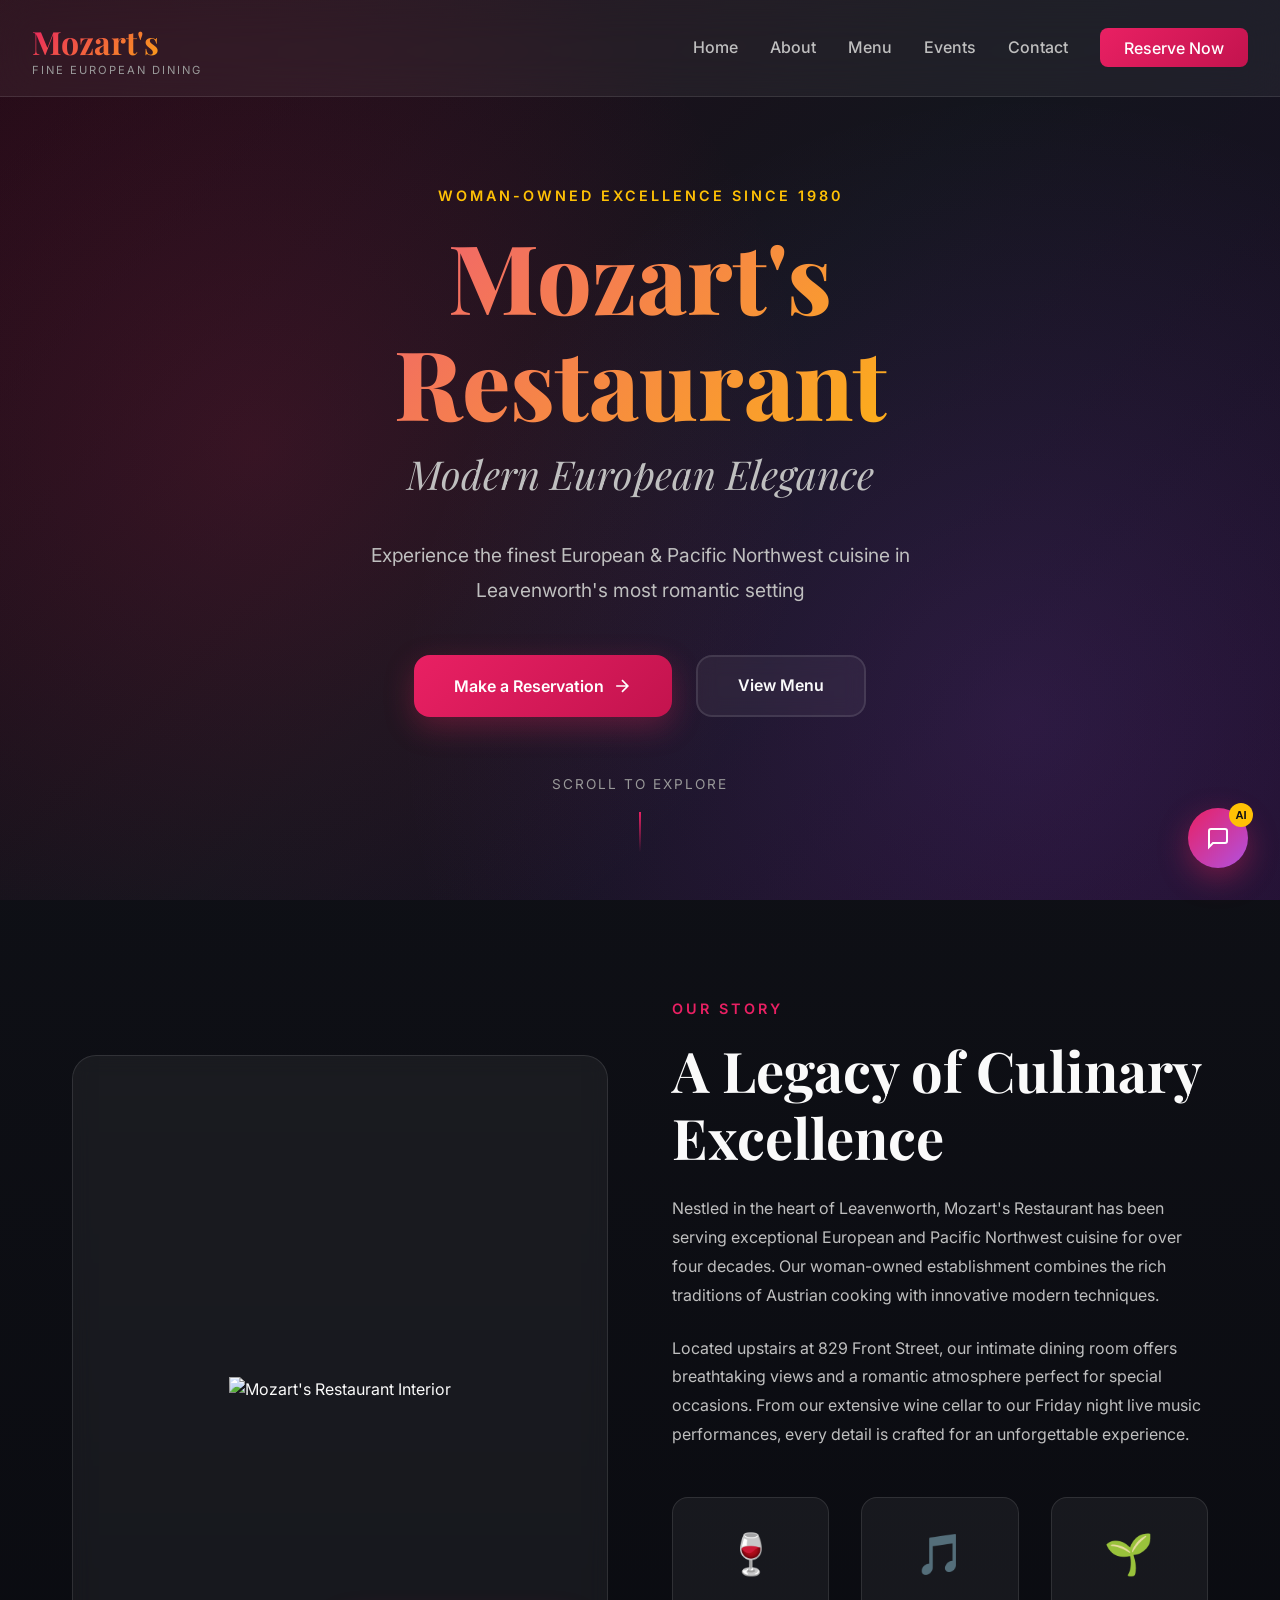
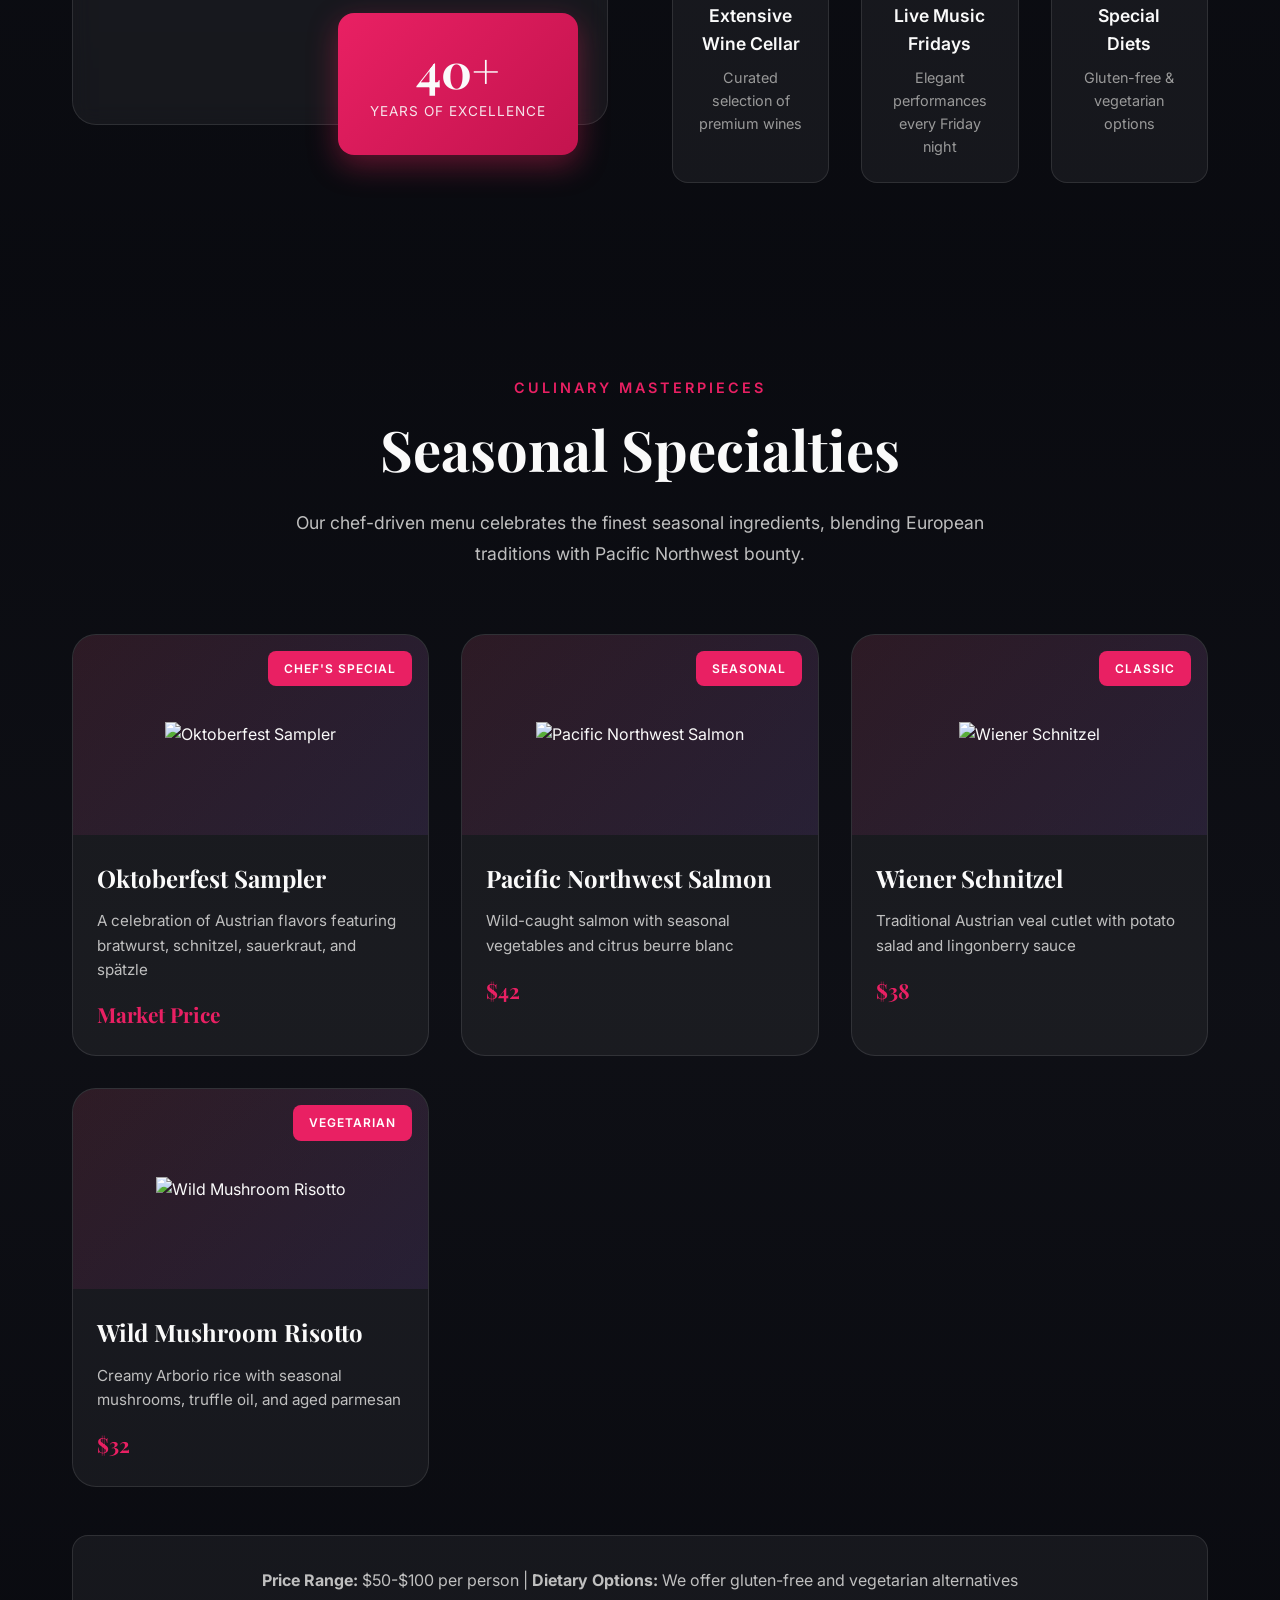
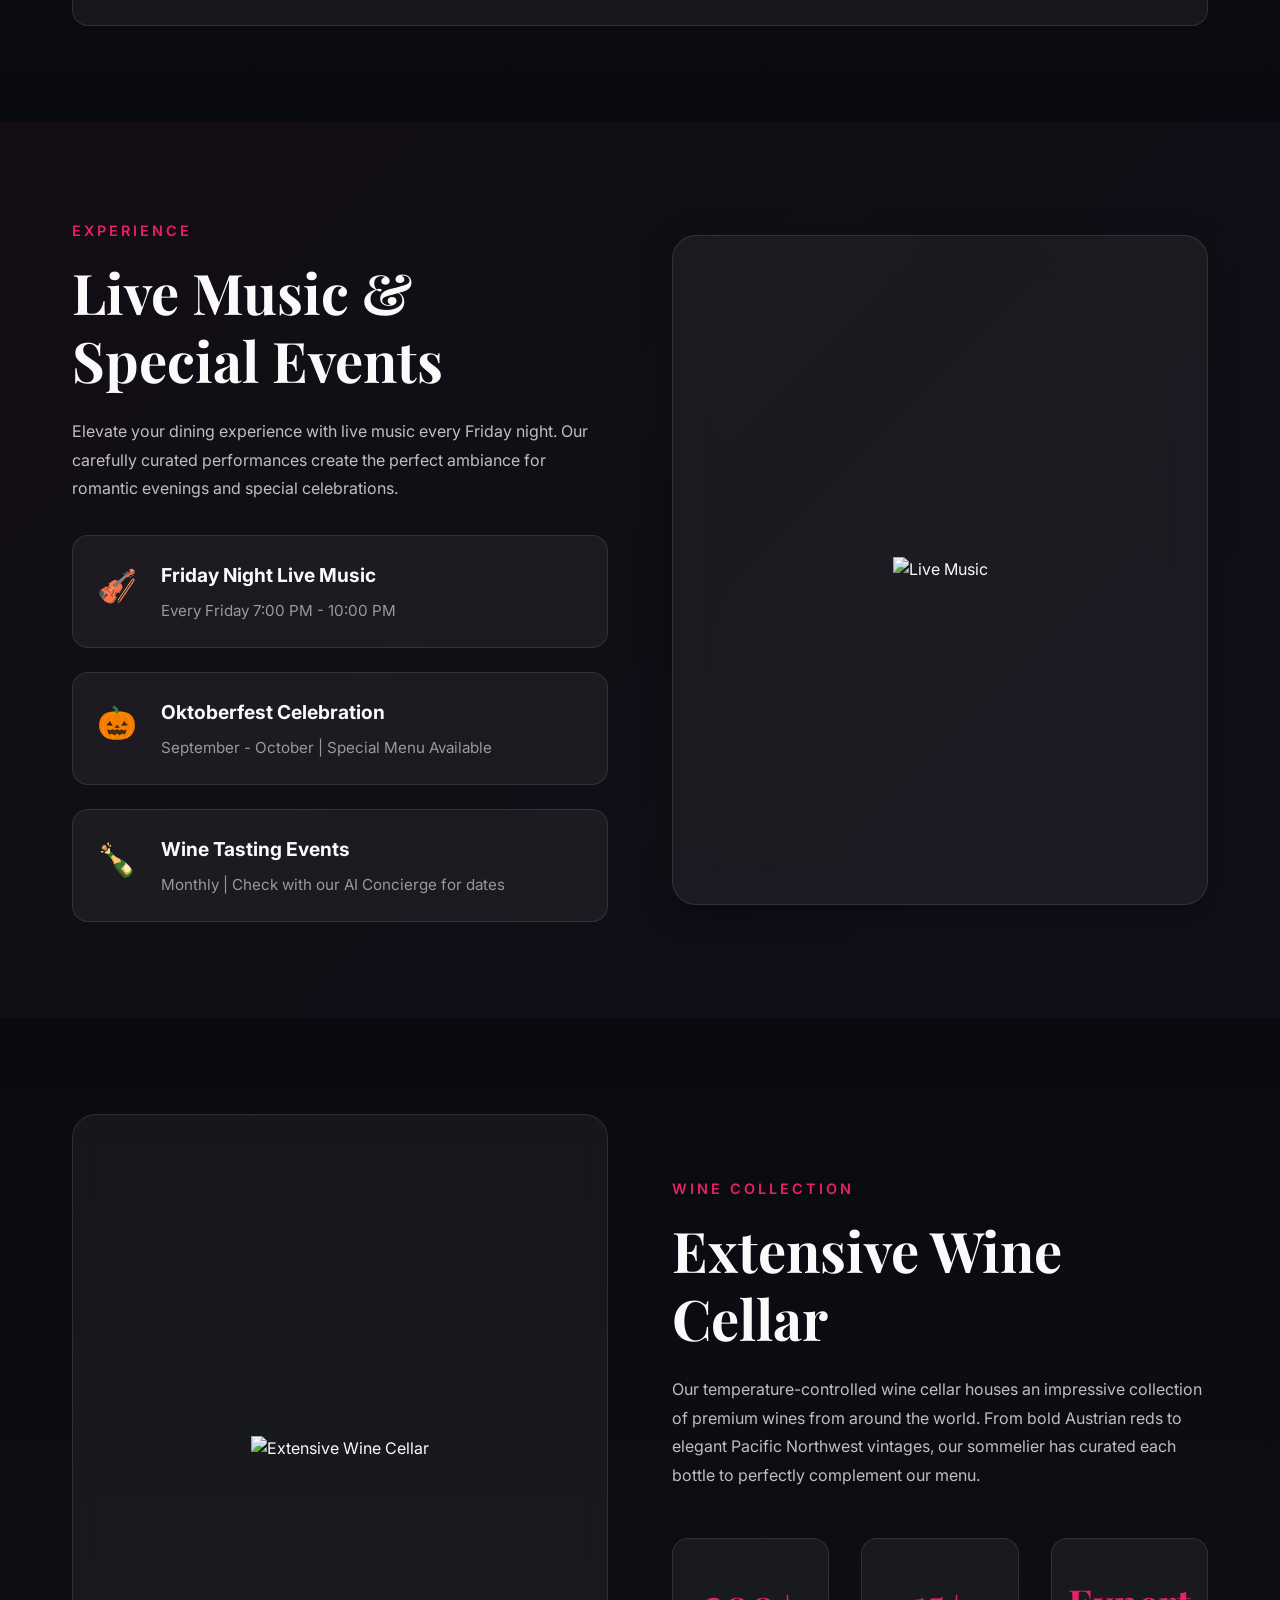
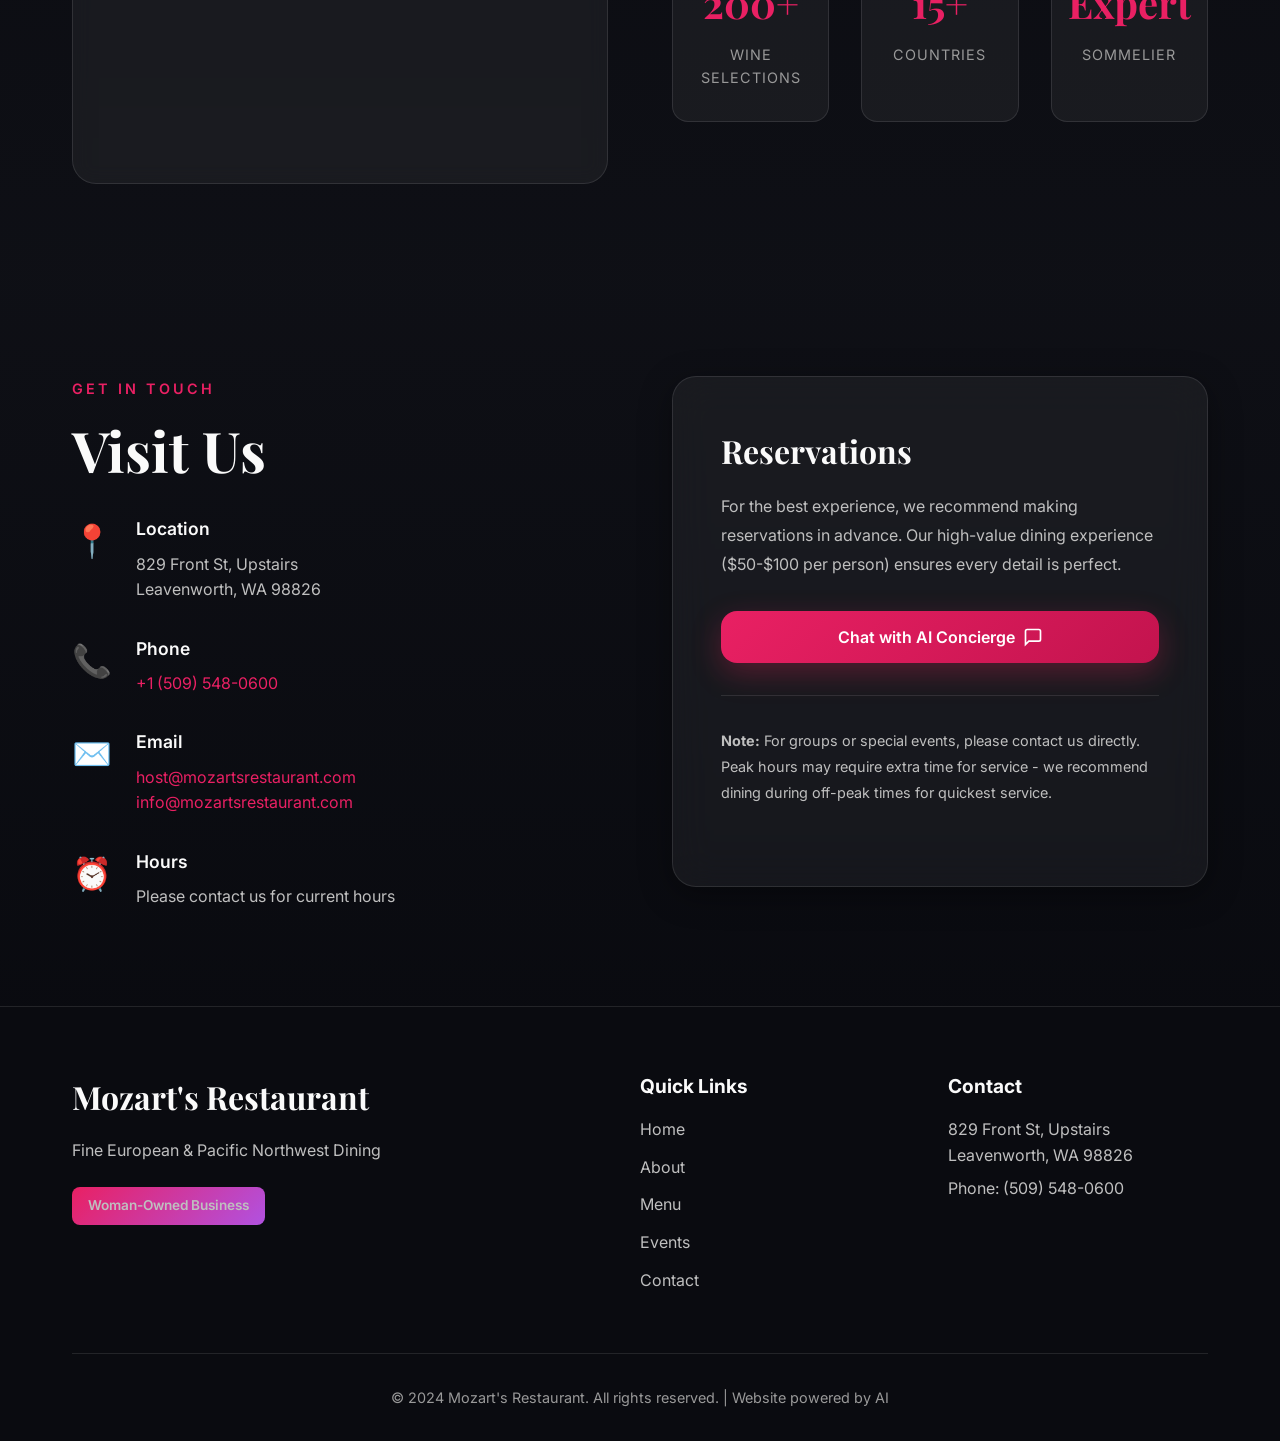
==== index.html @ fc2c6153 "changes done" ====
<!DOCTYPE html>
<html lang="en">

<head>
    <meta charset="UTF-8">
    <meta name="viewport" content="width=device-width, initial-scale=1.0">
    <title>Mozart's Restaurant - Fine European Dining in Leavenworth, WA</title>
    <meta name="description"
        content="Experience romantic, woman-owned fine dining featuring Modern European/Austrian and Pacific Northwest cuisine. Live music, extensive wine cellar, and seasonal specialties in the heart of Leavenworth.">
    <link rel="preconnect" href="https://fonts.googleapis.com">
    <link rel="preconnect" href="https://fonts.gstatic.com" crossorigin>
    <link
        href="https://fonts.googleapis.com/css2?family=Playfair+Display:wght@400;600;700;800&family=Inter:wght@300;400;500;600&display=swap"
        rel="stylesheet">
    <link rel="stylesheet" href="styles.css">
</head>

<body>
    <!-- Navigation -->
    <nav class="navbar" id="navbar">
        <div class="nav-container">
            <div class="nav-brand">
                <h1>Mozart's</h1>
                <span class="nav-subtitle">Fine European Dining</span>
            </div>
            <ul class="nav-menu">
                <li><a href="#home" class="nav-link">Home</a></li>
                <li><a href="#about" class="nav-link">About</a></li>
                <li><a href="#menu" class="nav-link">Menu</a></li>
                <li><a href="#events" class="nav-link">Events</a></li>
                <li><a href="#contact" class="nav-link">Contact</a></li>
                <li><a href="#" class="nav-link btn-reserve" onclick="toggleChatbot()">Reserve Now</a></li>
            </ul>
            <div class="nav-toggle" id="navToggle">
                <span></span>
                <span></span>
                <span></span>
            </div>
        </div>
    </nav>

    <!-- Hero Section -->
    <section class="hero" id="home">
        <div class="hero-overlay"></div>
        <div class="hero-content">
            <span class="hero-label">Woman-Owned Excellence Since 1980</span>
            <h1 class="hero-title">
                <span class="hero-title-main">Mozart's Restaurant</span>
                <span class="hero-title-sub">Modern European Elegance</span>
            </h1>
            <p class="hero-description">
                Experience the finest European & Pacific Northwest cuisine in Leavenworth's most romantic setting
            </p>
            <div class="hero-buttons">
                <button class="btn btn-primary" onclick="toggleChatbot()">
                    <span>Make a Reservation</span>
                    <svg width="20" height="20" viewBox="0 0 24 24" fill="none" stroke="currentColor" stroke-width="2">
                        <path d="M5 12h14M12 5l7 7-7 7" />
                    </svg>
                </button>
                <a href="#menu" class="btn btn-secondary">View Menu</a>
            </div>
        </div>
        <div class="hero-scroll">
            <span>Scroll to explore</span>
            <div class="scroll-indicator"></div>
        </div>
    </section>

    <!-- About Section -->
    <section class="about" id="about">
        <div class="container">
            <div class="about-grid">
                <div class="about-image">
                    <div class="image-card">
                        <!-- Restaurant Interior Image -->
                        <img src="https://loremflickr.com/800/600/restaurant,interior?lock=7"
                            alt="Mozart's Restaurant Interior" class="feature-image">
                    </div>
                    <div class="about-badge">
                        <span class="badge-number">40+</span>
                        <span class="badge-text">Years of Excellence</span>
                    </div>
                </div>
                <div class="about-content">
                    <span class="section-label">Our Story</span>
                    <h2 class="section-title">A Legacy of Culinary Excellence</h2>
                    <p class="about-text">
                        Nestled in the heart of Leavenworth, Mozart's Restaurant has been serving exceptional
                        European and Pacific Northwest cuisine for over four decades. Our woman-owned establishment
                        combines the rich traditions of Austrian cooking with innovative modern techniques.
                    </p>
                    <p class="about-text">
                        Located upstairs at 829 Front Street, our intimate dining room offers breathtaking views
                        and a romantic atmosphere perfect for special occasions. From our extensive wine cellar
                        to our Friday night live music performances, every detail is crafted for an unforgettable
                        experience.
                    </p>
                    <div class="about-features">
                        <div class="feature-item">
                            <div class="feature-icon">🍷</div>
                            <h3>Extensive Wine Cellar</h3>
                            <p>Curated selection of premium wines</p>
                        </div>
                        <div class="feature-item">
                            <div class="feature-icon">🎵</div>
                            <h3>Live Music Fridays</h3>
                            <p>Elegant performances every Friday night</p>
                        </div>
                        <div class="feature-item">
                            <div class="feature-icon">🌱</div>
                            <h3>Special Diets</h3>
                            <p>Gluten-free & vegetarian options</p>
                        </div>
                    </div>
                </div>
            </div>
        </div>
    </section>

    <!-- Menu Highlights -->
    <section class="menu-section" id="menu">
        <div class="container">
            <div class="menu-header">
                <span class="section-label">Culinary Masterpieces</span>
                <h2 class="section-title">Seasonal Specialties</h2>
                <p class="section-description">
                    Our chef-driven menu celebrates the finest seasonal ingredients,
                    blending European traditions with Pacific Northwest bounty.
                </p>
            </div>
            <div class="menu-grid">
                <div class="menu-card" data-category="signature">
                    <div class="menu-card-image">
                        <img src="https://loremflickr.com/600/400/bratwurst,sausage?lock=3" alt="Oktoberfest Sampler"
                            class="menu-image">
                        <span class="menu-badge">Chef's Special</span>
                    </div>
                    <div class="menu-card-content">
                        <h3>Oktoberfest Sampler</h3>
                        <p>A celebration of Austrian flavors featuring bratwurst, schnitzel, sauerkraut, and spätzle</p>
                        <span class="menu-price">Market Price</span>
                    </div>
                </div>
                <div class="menu-card" data-category="seasonal">
                    <div class="menu-card-image">
                        <img src="https://loremflickr.com/600/400/salmon,food?lock=1" alt="Pacific Northwest Salmon"
                            class="menu-image">
                        <span class="menu-badge">Seasonal</span>
                    </div>
                    <div class="menu-card-content">
                        <h3>Pacific Northwest Salmon</h3>
                        <p>Wild-caught salmon with seasonal vegetables and citrus beurre blanc</p>
                        <span class="menu-price">$42</span>
                    </div>
                </div>
                <div class="menu-card" data-category="classic">
                    <div class="menu-card-image">
                        <img src="https://loremflickr.com/600/400/schnitzel,food?lock=2" alt="Wiener Schnitzel"
                            class="menu-image">
                        <span class="menu-badge">Classic</span>
                    </div>
                    <div class="menu-card-content">
                        <h3>Wiener Schnitzel</h3>
                        <p>Traditional Austrian veal cutlet with potato salad and lingonberry sauce</p>
                        <span class="menu-price">$38</span>
                    </div>
                </div>
                <div class="menu-card" data-category="vegetarian">
                    <div class="menu-card-image">
                        <img src="https://loremflickr.com/600/400/risotto,mushroom?lock=4" alt="Wild Mushroom Risotto"
                            class="menu-image">
                        <span class="menu-badge">Vegetarian</span>
                    </div>
                    <div class="menu-card-content">
                        <h3>Wild Mushroom Risotto</h3>
                        <p>Creamy Arborio rice with seasonal mushrooms, truffle oil, and aged parmesan</p>
                        <span class="menu-price">$32</span>
                    </div>
                </div>
            </div>
            <div class="menu-note">
                <p><strong>Price Range:</strong> $50-$100 per person | <strong>Dietary Options:</strong> We offer
                    gluten-free and vegetarian alternatives</p>
            </div>
        </div>
    </section>

    <!-- Events & Live Music -->
    <section class="events" id="events">
        <div class="container">
            <div class="events-content">
                <div class="events-info">
                    <span class="section-label">Experience</span>
                    <h2 class="section-title">Live Music & Special Events</h2>
                    <p class="events-description">
                        Elevate your dining experience with live music every Friday night. Our carefully curated
                        performances create the perfect ambiance for romantic evenings and special celebrations.
                    </p>
                    <div class="events-schedule">
                        <div class="schedule-item">
                            <div class="schedule-icon">🎻</div>
                            <div class="schedule-details">
                                <h4>Friday Night Live Music</h4>
                                <p>Every Friday 7:00 PM - 10:00 PM</p>
                            </div>
                        </div>
                        <div class="schedule-item">
                            <div class="schedule-icon">🎃</div>
                            <div class="schedule-details">
                                <h4>Oktoberfest Celebration</h4>
                                <p>September - October | Special Menu Available</p>
                            </div>
                        </div>
                        <div class="schedule-item">
                            <div class="schedule-icon">🍾</div>
                            <div class="schedule-details">
                                <h4>Wine Tasting Events</h4>
                                <p>Monthly | Check with our AI Concierge for dates</p>
                            </div>
                        </div>
                    </div>
                </div>
                <div class="events-image">
                    <div class="image-card glass-card">
                        <img src="https://loremflickr.com/600/600/violin,music?lock=5" alt="Live Music"
                            class="feature-image">
                    </div>
                </div>
            </div>
        </div>
    </section>

    <!-- Wine Cellar -->
    <section class="wine-section">
        <div class="container">
            <div class="wine-grid">
                <div class="wine-image">
                    <div class="image-card">
                        <img src="https://loremflickr.com/800/800/wine,bottles?lock=6" alt="Extensive Wine Cellar"
                            class="feature-image">
                    </div>
                </div>
                <div class="wine-content">
                    <span class="section-label">Wine Collection</span>
                    <h2 class="section-title">Extensive Wine Cellar</h2>
                    <p class="wine-description">
                        Our temperature-controlled wine cellar houses an impressive collection of premium wines
                        from around the world. From bold Austrian reds to elegant Pacific Northwest vintages,
                        our sommelier has curated each bottle to perfectly complement our menu.
                    </p>
                    <div class="wine-stats">
                        <div class="stat-item">
                            <span class="stat-number">200+</span>
                            <span class="stat-label">Wine Selections</span>
                        </div>
                        <div class="stat-item">
                            <span class="stat-number">15+</span>
                            <span class="stat-label">Countries</span>
                        </div>
                        <div class="stat-item">
                            <span class="stat-number">Expert</span>
                            <span class="stat-label">Sommelier</span>
                        </div>
                    </div>
                </div>
            </div>
        </div>
    </section>

    <!-- Contact & Reservations -->
    <section class="contact" id="contact">
        <div class="container">
            <div class="contact-grid">
                <div class="contact-info">
                    <span class="section-label">Get in Touch</span>
                    <h2 class="section-title">Visit Us</h2>
                    <div class="contact-details">
                        <div class="contact-item">
                            <div class="contact-icon">📍</div>
                            <div>
                                <h4>Location</h4>
                                <p>829 Front St, Upstairs<br>Leavenworth, WA 98826</p>
                            </div>
                        </div>
                        <div class="contact-item">
                            <div class="contact-icon">📞</div>
                            <div>
                                <h4>Phone</h4>
                                <p><a href="tel:+15095480600">+1 (509) 548-0600</a></p>
                            </div>
                        </div>
                        <div class="contact-item">
                            <div class="contact-icon">✉️</div>
                            <div>
                                <h4>Email</h4>
                                <p><a href="mailto:host@mozartsrestaurant.com">host@mozartsrestaurant.com</a></p>
                                <p><a href="mailto:info@mozartsrestaurant.com">info@mozartsrestaurant.com</a></p>
                            </div>
                        </div>
                        <div class="contact-item">
                            <div class="contact-icon">⏰</div>
                            <div>
                                <h4>Hours</h4>
                                <p>Please contact us for current hours</p>
                            </div>
                        </div>
                    </div>
                </div>
                <div class="contact-form-wrapper">
                    <div class="reservation-card glass-card">
                        <h3>Reservations</h3>
                        <p>For the best experience, we recommend making reservations in advance. Our high-value dining
                            experience ($50-$100 per person) ensures every detail is perfect.</p>
                        <button class="btn btn-primary btn-full" onclick="toggleChatbot()">
                            <span>Chat with AI Concierge</span>
                            <svg width="20" height="20" viewBox="0 0 24 24" fill="none" stroke="currentColor"
                                stroke-width="2">
                                <path d="M21 15a2 2 0 0 1-2 2H7l-4 4V5a2 2 0 0 1 2-2h14a2 2 0 0 1 2 2z" />
                            </svg>
                        </button>
                        <p class="note-text">
                            <strong>Note:</strong> For groups or special events, please contact us directly.
                            Peak hours may require extra time for service - we recommend dining during off-peak times
                            for quickest service.
                        </p>
                    </div>
                </div>
            </div>
        </div>
    </section>

    <!-- Footer -->
    <footer class="footer">
        <div class="container">
            <div class="footer-content">
                <div class="footer-brand">
                    <h3>Mozart's Restaurant</h3>
                    <p>Fine European & Pacific Northwest Dining</p>
                    <p class="footer-badge">Woman-Owned Business</p>
                </div>
                <div class="footer-links">
                    <h4>Quick Links</h4>
                    <ul>
                        <li><a href="#home">Home</a></li>
                        <li><a href="#about">About</a></li>
                        <li><a href="#menu">Menu</a></li>
                        <li><a href="#events">Events</a></li>
                        <li><a href="#contact">Contact</a></li>
                    </ul>
                </div>
                <div class="footer-contact">
                    <h4>Contact</h4>
                    <p>829 Front St, Upstairs<br>Leavenworth, WA 98826</p>
                    <p>Phone: (509) 548-0600</p>
                </div>
            </div>
            <div class="footer-bottom">
                <p>&copy; 2024 Mozart's Restaurant. All rights reserved. | Website powered by AI</p>
            </div>
        </div>
    </footer>

    <!-- AI Chatbot -->
    <div class="chatbot-container" id="chatbotContainer">
        <div class="chatbot-header">
            <div class="chatbot-header-info">
                <div class="chatbot-avatar">
                    <svg width="24" height="24" viewBox="0 0 24 24" fill="none" stroke="currentColor" stroke-width="2">
                        <path d="M21 15a2 2 0 0 1-2 2H7l-4 4V5a2 2 0 0 1 2-2h14a2 2 0 0 1 2 2z" />
                    </svg>
                </div>
                <div>
                    <h4>Mozart's AI Concierge</h4>
                    <span class="chatbot-status">Online</span>
                </div>
            </div>
            <button class="chatbot-close" onclick="toggleChatbot()">&times;</button>
        </div>
        <div class="chatbot-messages" id="chatbotMessages">
            <div class="message bot-message">
                <div class="message-avatar">AI</div>
                <div class="message-content">
                    <p>Welcome to Mozart's Restaurant! 🎵</p>
                    <p>I'm your AI Concierge, here to help with:</p>
                    <ul>
                        <li>Making reservations</li>
                        <li>Menu questions & dietary options</li>
                        <li>Live music schedule</li>
                        <li>Wine recommendations</li>
                        <li>Special events & group bookings</li>
                    </ul>
                    <p>How can I assist you today?</p>
                </div>
            </div>
        </div>
        <div class="chatbot-input">
            <input type="text" id="chatbotInput" placeholder="Ask about reservations, menu, events..."
                onkeypress="handleChatKeyPress(event)">
            <button onclick="sendMessage()">
                <svg width="20" height="20" viewBox="0 0 24 24" fill="none" stroke="currentColor" stroke-width="2">
                    <path d="M22 2L11 13" />
                    <path d="M22 2L15 22L11 13L2 9L22 2z" />
                </svg>
            </button>
        </div>
    </div>

    <!-- Chatbot Toggle Button -->
    <button class="chatbot-toggle" id="chatbotToggle" onclick="toggleChatbot()">
        <svg width="24" height="24" viewBox="0 0 24 24" fill="none" stroke="currentColor" stroke-width="2">
            <path d="M21 15a2 2 0 0 1-2 2H7l-4 4V5a2 2 0 0 1 2-2h14a2 2 0 0 1 2 2z" />
        </svg>
        <span class="chatbot-badge">AI</span>
    </button>

    <script src="script.js"></script>
</body>

</html>
---- styles.css ----
:root {
    /* Color Palette */
    --color-primary: hsl(340, 82%, 52%);
    --color-primary-light: hsl(340, 82%, 62%);
    --color-primary-dark: hsl(340, 82%, 42%);
    --color-secondary: hsl(45, 100%, 51%);
    --color-accent: hsl(280, 70%, 60%);
    
    /* Dark Theme */
    --color-bg-dark: hsl(230, 20%, 7%);
    --color-bg-darker: hsl(230, 25%, 5%);
    --color-bg-card: hsla(230, 20%, 15%, 0.6);
    --color-text-primary: hsl(0, 0%, 98%);
    --color-text-secondary: hsl(0, 0%, 75%);
    --color-text-muted: hsl(0, 0%, 60%);
    
    /* Glassmorphism */
    --glass-bg: rgba(255, 255, 255, 0.05);
    --glass-border: rgba(255, 255, 255, 0.1);
    --glass-shadow: 0 8px 32px 0 rgba(0, 0, 0, 0.37);
    
    /* Spacing */
    --spacing-xs: 0.5rem;
    --spacing-sm: 1rem;
    --spacing-md: 2rem;
    --spacing-lg: 4rem;
    --spacing-xl: 6rem;
    
    /* Typography */
    --font-heading: 'Playfair Display', serif;
    --font-body: 'Inter', sans-serif;
    
    /* Transitions */
    --transition-fast: 0.2s ease;
    --transition-medium: 0.3s ease;
    --transition-slow: 0.5s ease;
    
    /* Border Radius */
    --radius-sm: 8px;
    --radius-md: 16px;
    --radius-lg: 24px;
    --radius-xl: 32px;
}

* {
    margin: 0;
    padding: 0;
    box-sizing: border-box;
}

html {
    scroll-behavior: smooth;
}

body {
    font-family: var(--font-body);
    background: linear-gradient(135deg, var(--color-bg-darker) 0%, var(--color-bg-dark) 100%);
    color: var(--color-text-primary);
    line-height: 1.6;
    overflow-x: hidden;
}

/* Container */
.container {
    max-width: 1200px;
    margin: 0 auto;
    padding: 0 var(--spacing-md);
}

/* Navigation */
.navbar {
    position: fixed;
    top: 0;
    left: 0;
    right: 0;
    z-index: 1000;
    background: var(--glass-bg);
    backdrop-filter: blur(20px);
    border-bottom: 1px solid var(--glass-border);
    transition: all var(--transition-medium);
}

.navbar.scrolled {
    background: rgba(10, 10, 20, 0.95);
    box-shadow: 0 4px 20px rgba(0, 0, 0, 0.3);
}

.nav-container {
    max-width: 1400px;
    margin: 0 auto;
    padding: 1rem 2rem;
    display: flex;
    justify-content: space-between;
    align-items: center;
}

.nav-brand h1 {
    font-family: var(--font-heading);
    font-size: 2rem;
    font-weight: 700;
    background: linear-gradient(135deg, var(--color-primary), var(--color-secondary));
    -webkit-background-clip: text;
    background-clip: text;
    -webkit-text-fill-color: transparent;
    margin: 0;
}

.nav-subtitle {
    display: block;
    font-size: 0.7rem;
    color: var(--color-text-muted);
    text-transform: uppercase;
    letter-spacing: 2px;
    margin-top: -5px;
}

.nav-menu {
    display: flex;
    list-style: none;
    gap: 2rem;
    align-items: center;
}

.nav-link {
    color: var(--color-text-secondary);
    text-decoration: none;
    font-weight: 500;
    transition: all var(--transition-fast);
    position: relative;
}

.nav-link::after {
    content: '';
    position: absolute;
    bottom: -5px;
    left: 0;
    width: 0;
    height: 2px;
    background: linear-gradient(90deg, var(--color-primary), var(--color-secondary));
    transition: width var(--transition-medium);
}

.nav-link:hover {
    color: var(--color-primary);
}

.nav-link:hover::after {
    width: 100%;
}

.nav-link.btn-reserve {
    padding: 0.6rem 1.5rem;
    background: linear-gradient(135deg, var(--color-primary), var(--color-primary-dark));
    border-radius: var(--radius-sm);
    color: white;
}

.nav-link.btn-reserve::after {
    display: none;
}

.nav-link.btn-reserve:hover {
    transform: translateY(-2px);
    box-shadow: 0 10px 25px rgba(228, 36, 89, 0.4);
}

.nav-toggle {
    display: none;
    flex-direction: column;
    gap: 5px;
    cursor: pointer;
}

.nav-toggle span {
    width: 25px;
    height: 3px;
    background: var(--color-text-primary);
    border-radius: 2px;
    transition: all var(--transition-medium);
}

/* Hero Section */
.hero {
    position: relative;
    height: 100vh;
    display: flex;
    align-items: center;
    justify-content: center;
    overflow: hidden;
    background: linear-gradient(135deg, 
        hsla(340, 82%, 20%, 0.3) 0%, 
        hsla(230, 20%, 10%, 0.9) 50%,
        hsla(280, 70%, 20%, 0.3) 100%
    );
}

.hero::before {
    content: '';
    position: absolute;
    top: 0;
    left: 0;
    right: 0;
    bottom: 0;
    background-image: 
        radial-gradient(circle at 20% 50%, rgba(228, 36, 89, 0.15) 0%, transparent 50%),
        radial-gradient(circle at 80% 80%, rgba(168, 85, 247, 0.15) 0%, transparent 50%);
    animation: gradient-shift 15s ease infinite;
}

@keyframes gradient-shift {
    0%, 100% { opacity: 1; }
    50% { opacity: 0.7; }
}

.hero-overlay {
    position: absolute;
    top: 0;
    left: 0;
    right: 0;
    bottom: 0;
    background: url('https://images.unsplash.com/photo-1414235077428-338989a2e8c0?w=1920') center/cover;
    opacity: 0.15;
    z-index: 0;
}

.hero-content {
    position: relative;
    z-index: 1;
    text-align: center;
    max-width: 900px;
    padding: 2rem;
    animation: fadeInUp 1s ease;
}

@keyframes fadeInUp {
    from {
        opacity: 0;
        transform: translateY(30px);
    }
    to {
        opacity: 1;
        transform: translateY(0);
    }
}

.hero-label {
    display: inline-block;
    font-size: 0.9rem;
    text-transform: uppercase;
    letter-spacing: 3px;
    color: var(--color-secondary);
    margin-bottom: 1rem;
    font-weight: 600;
}

.hero-title-main {
    display: block;
    font-family: var(--font-heading);
    font-size: clamp(3rem, 8vw, 6rem);
    font-weight: 800;
    line-height: 1.1;
    background: linear-gradient(135deg, var(--color-primary-light), var(--color-secondary));
    -webkit-background-clip: text;
    background-clip: text;
    -webkit-text-fill-color: transparent;
    margin-bottom: 0.5rem;
}

.hero-title-sub {
    display: block;
    font-family: var(--font-heading);
    font-size: clamp(1.5rem, 4vw, 2.5rem);
    font-weight: 400;
    font-style: italic;
    color: var(--color-text-secondary);
}

.hero-description {
    font-size: 1.2rem;
    color: var(--color-text-secondary);
    max-width: 600px;
    margin: 2rem auto;
    line-height: 1.8;
}

.hero-buttons {
    display: flex;
    gap: 1.5rem;
    justify-content: center;
    margin-top: 3rem;
}

.btn {
    padding: 1rem 2.5rem;
    font-size: 1rem;
    font-weight: 600;
    border: none;
    border-radius: var(--radius-md);
    cursor: pointer;
    transition: all var(--transition-medium);
    display: inline-flex;
    align-items: center;
    gap: 0.5rem;
    text-decoration: none;
    font-family: var(--font-body);
}

.btn-primary {
    background: linear-gradient(135deg, var(--color-primary), var(--color-primary-dark));
    color: white;
    box-shadow: 0 10px 30px rgba(228, 36, 89, 0.3);
}

.btn-primary:hover {
    transform: translateY(-3px);
    box-shadow: 0 15px 40px rgba(228, 36, 89, 0.5);
}

.btn-secondary {
    background: var(--glass-bg);
    color: var(--color-text-primary);
    border: 2px solid var(--glass-border);
    backdrop-filter: blur(10px);
}

.btn-secondary:hover {
    background: rgba(255, 255, 255, 0.1);
    border-color: var(--color-primary);
    transform: translateY(-3px);
}

.hero-scroll {
    position: absolute;
    bottom: 3rem;
    left: 50%;
    transform: translateX(-50%);
    text-align: center;
    color: var(--color-text-muted);
    font-size: 0.85rem;
    text-transform: uppercase;
    letter-spacing: 2px;
}

.scroll-indicator {
    width: 2px;
    height: 40px;
    background: linear-gradient(to bottom, var(--color-primary), transparent);
    margin: 1rem auto 0;
    animation: scroll-bounce 2s ease infinite;
}

@keyframes scroll-bounce {
    0%, 100% { transform: translateY(0); opacity: 1; }
    50% { transform: translateY(10px); opacity: 0.5; }
}

/* Section Styles */
section {
    padding: var(--spacing-xl) 0;
}

.section-label {
    display: inline-block;
    font-size: 0.9rem;
    text-transform: uppercase;
    letter-spacing: 3px;
    color: var(--color-primary);
    font-weight: 600;
    margin-bottom: 1rem;
}

.section-title {
    font-family: var(--font-heading);
    font-size: clamp(2rem, 5vw, 3.5rem);
    font-weight: 700;
    margin-bottom: 1.5rem;
    line-height: 1.2;
}

.section-description {
    font-size: 1.1rem;
    color: var(--color-text-secondary);
    max-width: 700px;
    margin: 0 auto 3rem;
    line-height: 1.8;
}

/* About Section */
.about {
    background: linear-gradient(180deg, var(--color-bg-dark) 0%, var(--color-bg-darker) 100%);
}

.about-grid {
    display: grid;
    grid-template-columns: 1fr 1fr;
    gap: 4rem;
    align-items: center;
}

.about-image {
    position: relative;
}

.image-card {
    position: relative;
    border-radius: var(--radius-lg);
    overflow: hidden;
    background: var(--glass-bg);
    border: 1px solid var(--glass-border);
    backdrop-filter: blur(10px);
    padding: 2rem;
    aspect-ratio: 4/5;
    display: flex;
    align-items: center;
    justify-content: center;
}

.placeholder-image {
    display: flex;
    align-items: center;
    justify-content: center;
    color: var(--color-text-muted);
    opacity: 0.3;
    flex-direction: column;
    gap: 1rem;
}

.about-badge {
    position: absolute;
    bottom: -30px;
    right: 30px;
    background: linear-gradient(135deg, var(--color-primary), var(--color-primary-dark));
    padding: 2rem;
    border-radius: var(--radius-md);
    text-align: center;
    box-shadow: 0 10px 30px rgba(228, 36, 89, 0.4);
}

.badge-number {
    display: block;
    font-size: 3rem;
    font-weight: 700;
    font-family: var(--font-heading);
    line-height: 1;
}

.badge-text {
    display: block;
    font-size: 0.85rem;
    text-transform: uppercase;
    letter-spacing: 1px;
    margin-top: 0.5rem;
    opacity: 0.9;
}

.about-text {
    color: var(--color-text-secondary);
    margin-bottom: 1.5rem;
    line-height: 1.8;
}

.about-features {
    display: grid;
    grid-template-columns: repeat(3, 1fr);
    gap: 2rem;
    margin-top: 3rem;
}

.feature-item {
    text-align: center;
    padding: 1.5rem;
    background: var(--glass-bg);
    border: 1px solid var(--glass-border);
    border-radius: var(--radius-md);
    transition: all var(--transition-medium);
}

.feature-item:hover {
    transform: translateY(-5px);
    background: rgba(255, 255, 255, 0.08);
    border-color: var(--color-primary);
}

.feature-icon {
    font-size: 2.5rem;
    margin-bottom: 1rem;
}

.feature-item h3 {
    font-size: 1.1rem;
    font-weight: 600;
    margin-bottom: 0.5rem;
}

.feature-item p {
    font-size: 0.9rem;
    color: var(--color-text-muted);
}

/* Menu Section */
.menu-section {
    background: linear-gradient(180deg, var(--color-bg-darker) 0%, var(--color-bg-dark) 50%, var(--color-bg-darker) 100%);
}

.menu-header {
    text-align: center;
    margin-bottom: 4rem;
}

.menu-grid {
    display: grid;
    grid-template-columns: repeat(auto-fit, minmax(280px, 1fr));
    gap: 2rem;
    margin-bottom: 3rem;
}

.menu-card {
    background: var(--glass-bg);
    border: 1px solid var(--glass-border);
    border-radius: var(--radius-lg);
    overflow: hidden;
    transition: all var(--transition-medium);
    cursor: pointer;
}

.menu-card:hover {
    transform: translateY(-10px);
    border-color: var(--color-primary);
    box-shadow: 0 20px 40px rgba(228, 36, 89, 0.2);
}

.menu-card-image {
    position: relative;
    height: 200px;
    background: linear-gradient(135deg, rgba(228, 36, 89, 0.1), rgba(168, 85, 247, 0.1));
    display: flex;
    align-items: center;
    justify-content: center;
}

.menu-badge {
    position: absolute;
    top: 1rem;
    right: 1rem;
    background: var(--color-primary);
    color: white;
    padding: 0.5rem 1rem;
    border-radius: var(--radius-sm);
    font-size: 0.75rem;
    font-weight: 600;
    text-transform: uppercase;
    letter-spacing: 1px;
}

.menu-card-content {
    padding: 1.5rem;
}

.menu-card-content h3 {
    font-family: var(--font-heading);
    font-size: 1.5rem;
    margin-bottom: 0.75rem;
}

.menu-card-content p {
    color: var(--color-text-secondary);
    font-size: 0.95rem;
    margin-bottom: 1rem;
    line-height: 1.6;
}

.menu-price {
    display: block;
    font-size: 1.3rem;
    font-weight: 700;
    color: var(--color-primary);
    font-family: var(--font-heading);
}

.menu-note {
    text-align: center;
    padding: 2rem;
    background: var(--glass-bg);
    border: 1px solid var(--glass-border);
    border-radius: var(--radius-md);
    color: var(--color-text-secondary);
}

/* Events Section */
.events {
    background: linear-gradient(135deg, 
        hsla(340, 82%, 20%, 0.1) 0%, 
        var(--color-bg-dark) 50%,
        hsla(280, 70%, 20%, 0.1) 100%
    );
}

.events-content {
    display: grid;
    grid-template-columns: 1fr 1fr;
    gap: 4rem;
    align-items: center;
}

.events-description {
    color: var(--color-text-secondary);
    margin: 1.5rem 0 2rem;
    line-height: 1.8;
}

.events-schedule {
    display: flex;
    flex-direction: column;
    gap: 1.5rem;
}

.schedule-item {
    display: flex;
    gap: 1.5rem;
    align-items: flex-start;
    padding: 1.5rem;
    background: var(--glass-bg);
    border: 1px solid var(--glass-border);
    border-radius: var(--radius-md);
    transition: all var(--transition-medium);
}

.schedule-item:hover {
    background: rgba(255, 255, 255, 0.08);
    transform: translateX(10px);
    border-color: var(--color-primary);
}

.schedule-icon {
    font-size: 2rem;
}

.schedule-details h4 {
    font-size: 1.2rem;
    margin-bottom: 0.5rem;
}

.schedule-details p {
    color: var(--color-text-muted);
    font-size: 0.95rem;
}

.glass-card {
    background: var(--glass-bg);
    backdrop-filter: blur(20px);
    border: 1px solid var(--glass-border);
    box-shadow: var(--glass-shadow);
}

/* Wine Section */
.wine-section {
    background: linear-gradient(180deg, var(--color-bg-darker) 0%, var(--color-bg-dark) 100%);
}

.wine-grid {
    display: grid;
    grid-template-columns: 1fr 1fr;
    gap: 4rem;
    align-items: center;
}

.wine-description {
    color: var(--color-text-secondary);
    margin: 1.5rem 0 2rem;
    line-height: 1.8;
}

.wine-stats {
    display: grid;
    grid-template-columns: repeat(3, 1fr);
    gap: 2rem;
    margin-top: 3rem;
}

.stat-item {
    text-align: center;
    padding: 2rem 1rem;
    background: var(--glass-bg);
    border: 1px solid var(--glass-border);
    border-radius: var(--radius-md);
    transition: all var(--transition-medium);
}

.stat-item:hover {
    transform: translateY(-5px);
    border-color: var(--color-primary);
}

.stat-number {
    display: block;
    font-size: 2.5rem;
    font-weight: 700;
    font-family: var(--font-heading);
    color: var(--color-primary);
    margin-bottom: 0.5rem;
}

.stat-label {
    display: block;
    font-size: 0.9rem;
    color: var(--color-text-muted);
    text-transform: uppercase;
    letter-spacing: 1px;
}

/* Contact Section */
.contact {
    background: linear-gradient(180deg, var(--color-bg-dark) 0%, var(--color-bg-darker) 100%);
}

.contact-grid {
    display: grid;
    grid-template-columns: 1fr 1fr;
    gap: 4rem;
}

.contact-details {
    display: flex;
    flex-direction: column;
    gap: 2rem;
    margin-top: 2rem;
}

.contact-item {
    display: flex;
    gap: 1.5rem;
    align-items: flex-start;
}

.contact-icon {
    font-size: 2rem;
    flex-shrink: 0;
}

.contact-item h4 {
    font-size: 1.1rem;
    margin-bottom: 0.5rem;
    font-weight: 600;
}

.contact-item p {
    color: var(--color-text-secondary);
    line-height: 1.6;
}

.contact-item a {
    color: var(--color-primary);
    text-decoration: none;
    transition: all var(--transition-fast);
}

.contact-item a:hover {
    color: var(--color-primary-light);
    text-decoration: underline;
}

.reservation-card {
    padding: 3rem;
    border-radius: var(--radius-lg);
}

.reservation-card h3 {
    font-family: var(--font-heading);
    font-size: 2rem;
    margin-bottom: 1rem;
}

.reservation-card p {
    color: var(--color-text-secondary);
    margin-bottom: 2rem;
    line-height: 1.8;
}

.btn-full {
    width: 100%;
    justify-content: center;
}

.note-text {
    font-size: 0.9rem;
    margin-top: 2rem;
    padding-top: 2rem;
    border-top: 1px solid var(--glass-border);
}

/* Footer */
.footer {
    background: var(--color-bg-darker);
    border-top: 1px solid var(--glass-border);
    padding: 4rem 0 2rem;
}

.footer-content {
    display: grid;
    grid-template-columns: 2fr 1fr 1fr;
    gap: 3rem;
    margin-bottom: 3rem;
}

.footer-brand h3 {
    font-family: var(--font-heading);
    font-size: 2rem;
    margin-bottom: 1rem;
}

.footer-brand p {
    color: var(--color-text-secondary);
    margin-bottom: 0.5rem;
}

.footer-badge {
    display: inline-block;
    background: linear-gradient(135deg, var(--color-primary), var(--color-accent));
    padding: 0.5rem 1rem;
    border-radius: var(--radius-sm);
    font-size: 0.85rem;
    font-weight: 600;
    margin-top: 1rem;
}

.footer-links h4,
.footer-contact h4 {
    font-size: 1.2rem;
    margin-bottom: 1rem;
}

.footer-links ul {
    list-style: none;
}

.footer-links li {
    margin-bottom: 0.75rem;
}

.footer-links a {
    color: var(--color-text-secondary);
    text-decoration: none;
    transition: all var(--transition-fast);
}

.footer-links a:hover {
    color: var(--color-primary);
    padding-left: 5px;
}

.footer-contact p {
    color: var(--color-text-secondary);
    margin-bottom: 0.5rem;
}

.footer-bottom {
    text-align: center;
    padding-top: 2rem;
    border-top: 1px solid var(--glass-border);
    color: var(--color-text-muted);
    font-size: 0.9rem;
}

/* Chatbot */
.chatbot-toggle {
    position: fixed;
    bottom: 2rem;
    right: 2rem;
    width: 60px;
    height: 60px;
    border-radius: 50%;
    background: linear-gradient(135deg, var(--color-primary), var(--color-accent));
    border: none;
    cursor: pointer;
    box-shadow: 0 10px 30px rgba(228, 36, 89, 0.4);
    display: flex;
    align-items: center;
    justify-content: center;
    color: white;
    transition: all var(--transition-medium);
    z-index: 999;
}

.chatbot-toggle:hover {
    transform: scale(1.1);
    box-shadow: 0 15px 40px rgba(228, 36, 89, 0.6);
}

.chatbot-badge {
    position: absolute;
    top: -5px;
    right: -5px;
    background: var(--color-secondary);
    color: var(--color-bg-dark);
    width: 24px;
    height: 24px;
    border-radius: 50%;
    display: flex;
    align-items: center;
    justify-content: center;
    font-size: 0.7rem;
    font-weight: 700;
}

.chatbot-container {
    position: fixed;
    bottom: 2rem;
    right: 2rem;
    width: 400px;
    height: 600px;
    background: var(--glass-bg);
    backdrop-filter: blur(20px);
    border: 1px solid var(--glass-border);
    border-radius: var(--radius-lg);
    box-shadow: 0 20px 60px rgba(0, 0, 0, 0.5);
    display: none;
    flex-direction: column;
    z-index: 1000;
    animation: slideInUp 0.3s ease;
}

@keyframes slideInUp {
    from {
        opacity: 0;
        transform: translateY(20px);
    }
    to {
        opacity: 1;
        transform: translateY(0);
    }
}

.chatbot-container.active {
    display: flex;
}

.chatbot-header {
    padding: 1.5rem;
    background: linear-gradient(135deg, var(--color-primary), var(--color-accent));
    border-radius: var(--radius-lg) var(--radius-lg) 0 0;
    display: flex;
    justify-content: space-between;
    align-items: center;
}

.chatbot-header-info {
    display: flex;
    align-items: center;
    gap: 1rem;
}

.chatbot-avatar {
    width: 40px;
    height: 40px;
    border-radius: 50%;
    background: rgba(255, 255, 255, 0.2);
    display: flex;
    align-items: center;
    justify-content: center;
}

.chatbot-header h4 {
    margin: 0;
    font-size: 1.1rem;
}

.chatbot-status {
    font-size: 0.8rem;
    opacity: 0.9;
}

.chatbot-close {
    background: none;
    border: none;
    color: white;
    font-size: 2rem;
    cursor: pointer;
    width: 32px;
    height: 32px;
    display: flex;
    align-items: center;
    justify-content: center;
    border-radius: 50%;
    transition: all var(--transition-fast);
}

.chatbot-close:hover {
    background: rgba(255, 255, 255, 0.2);
}

.chatbot-messages {
    flex: 1;
    padding: 1.5rem;
    overflow-y: auto;
    display: flex;
    flex-direction: column;
    gap: 1rem;
}

.chatbot-messages::-webkit-scrollbar {
    width: 6px;
}

.chatbot-messages::-webkit-scrollbar-track {
    background: rgba(255, 255, 255, 0.05);
}

.chatbot-messages::-webkit-scrollbar-thumb {
    background: var(--color-primary);
    border-radius: 3px;
}

.message {
    display: flex;
    gap: 0.75rem;
    animation: fadeIn 0.3s ease;
}

@keyframes fadeIn {
    from { opacity: 0; transform: translateY(10px); }
    to { opacity: 1; transform: translateY(0); }
}

.message-avatar {
    width: 32px;
    height: 32px;
    border-radius: 50%;
    background: var(--color-primary);
    display: flex;
    align-items: center;
    justify-content: center;
    font-size: 0.8rem;
    font-weight: 600;
    flex-shrink: 0;
}

.user-message .message-avatar {
    background: var(--color-accent);
}

.message-content {
    background: rgba(255, 255, 255, 0.08);
    padding: 1rem;
    border-radius: var(--radius-md);
    max-width: 80%;
    font-size: 0.95rem;
    line-height: 1.6;
}

.message-content ul {
    margin: 0.5rem 0;
    padding-left: 1.5rem;
}

.message-content li {
    margin: 0.25rem 0;
}

.user-message {
    flex-direction: row-reverse;
}

.user-message .message-content {
    background: linear-gradient(135deg, var(--color-primary), var(--color-accent));
}

.chatbot-input {
    padding: 1.5rem;
    border-top: 1px solid var(--glass-border);
    display: flex;
    gap: 0.75rem;
}

.chatbot-input input {
    flex: 1;
    background: rgba(255, 255, 255, 0.05);
    border: 1px solid var(--glass-border);
    border-radius: var(--radius-sm);
    padding: 0.75rem 1rem;
    color: var(--color-text-primary);
    font-family: var(--font-body);
    font-size: 0.95rem;
}

.chatbot-input input:focus {
    outline: none;
    border-color: var(--color-primary);
    background: rgba(255, 255, 255, 0.08);
}

.chatbot-input button {
    width: 45px;
    height: 45px;
    background: linear-gradient(135deg, var(--color-primary), var(--color-accent));
    border: none;
    border-radius: var(--radius-sm);
    cursor: pointer;
    display: flex;
    align-items: center;
    justify-content: center;
    color: white;
    transition: all var(--transition-fast);
}

.chatbot-input button:hover {
    transform: scale(1.05);
    box-shadow: 0 5px 15px rgba(228, 36, 89, 0.4);
}

/* Typing Indicator */
.typing-indicator {
    display: flex;
    gap: 4px;
    padding: 1rem;
}

.typing-indicator span {
    width: 8px;
    height: 8px;
    border-radius: 50%;
    background: var(--color-text-muted);
    animation: typing 1.4s infinite;
}

.typing-indicator span:nth-child(2) {
    animation-delay: 0.2s;
}

.typing-indicator span:nth-child(3) {
    animation-delay: 0.4s;
}

@keyframes typing {
    0%, 60%, 100% { transform: translateY(0); opacity: 0.5; }
    30% { transform: translateY(-10px); opacity: 1; }
}

/* Responsive Design */
@media (max-width: 968px) {
    .nav-menu {
        display: none;
    }
    
    .nav-toggle {
        display: flex;
    }
    
    .about-grid,
    .events-content,
    .wine-grid,
    .contact-grid,
    .footer-content {
        grid-template-columns: 1fr;
        gap: 2rem;
    }
    
    .about-features,
    .wine-stats {
        grid-template-columns: 1fr;
    }
    
    .chatbot-container {
        width: calc(100% - 2rem);
        height: calc(100vh - 4rem);
        left: 1rem;
        right: 1rem;
        bottom: 1rem;
    }
    
    .hero-buttons {
        flex-direction: column;
    }
    
    .menu-grid {
        grid-template-columns: 1fr;
    }
}

@media (max-width: 640px) {
    .hero-title-main {
        font-size: 2.5rem;
    }
    
    .hero-title-sub {
        font-size: 1.5rem;
    }
    
    .section-title {
        font-size: 2rem;
    }
    
    .btn {
        padding: 0.875rem 1.5rem;
        font-size: 0.95rem;
    }
}
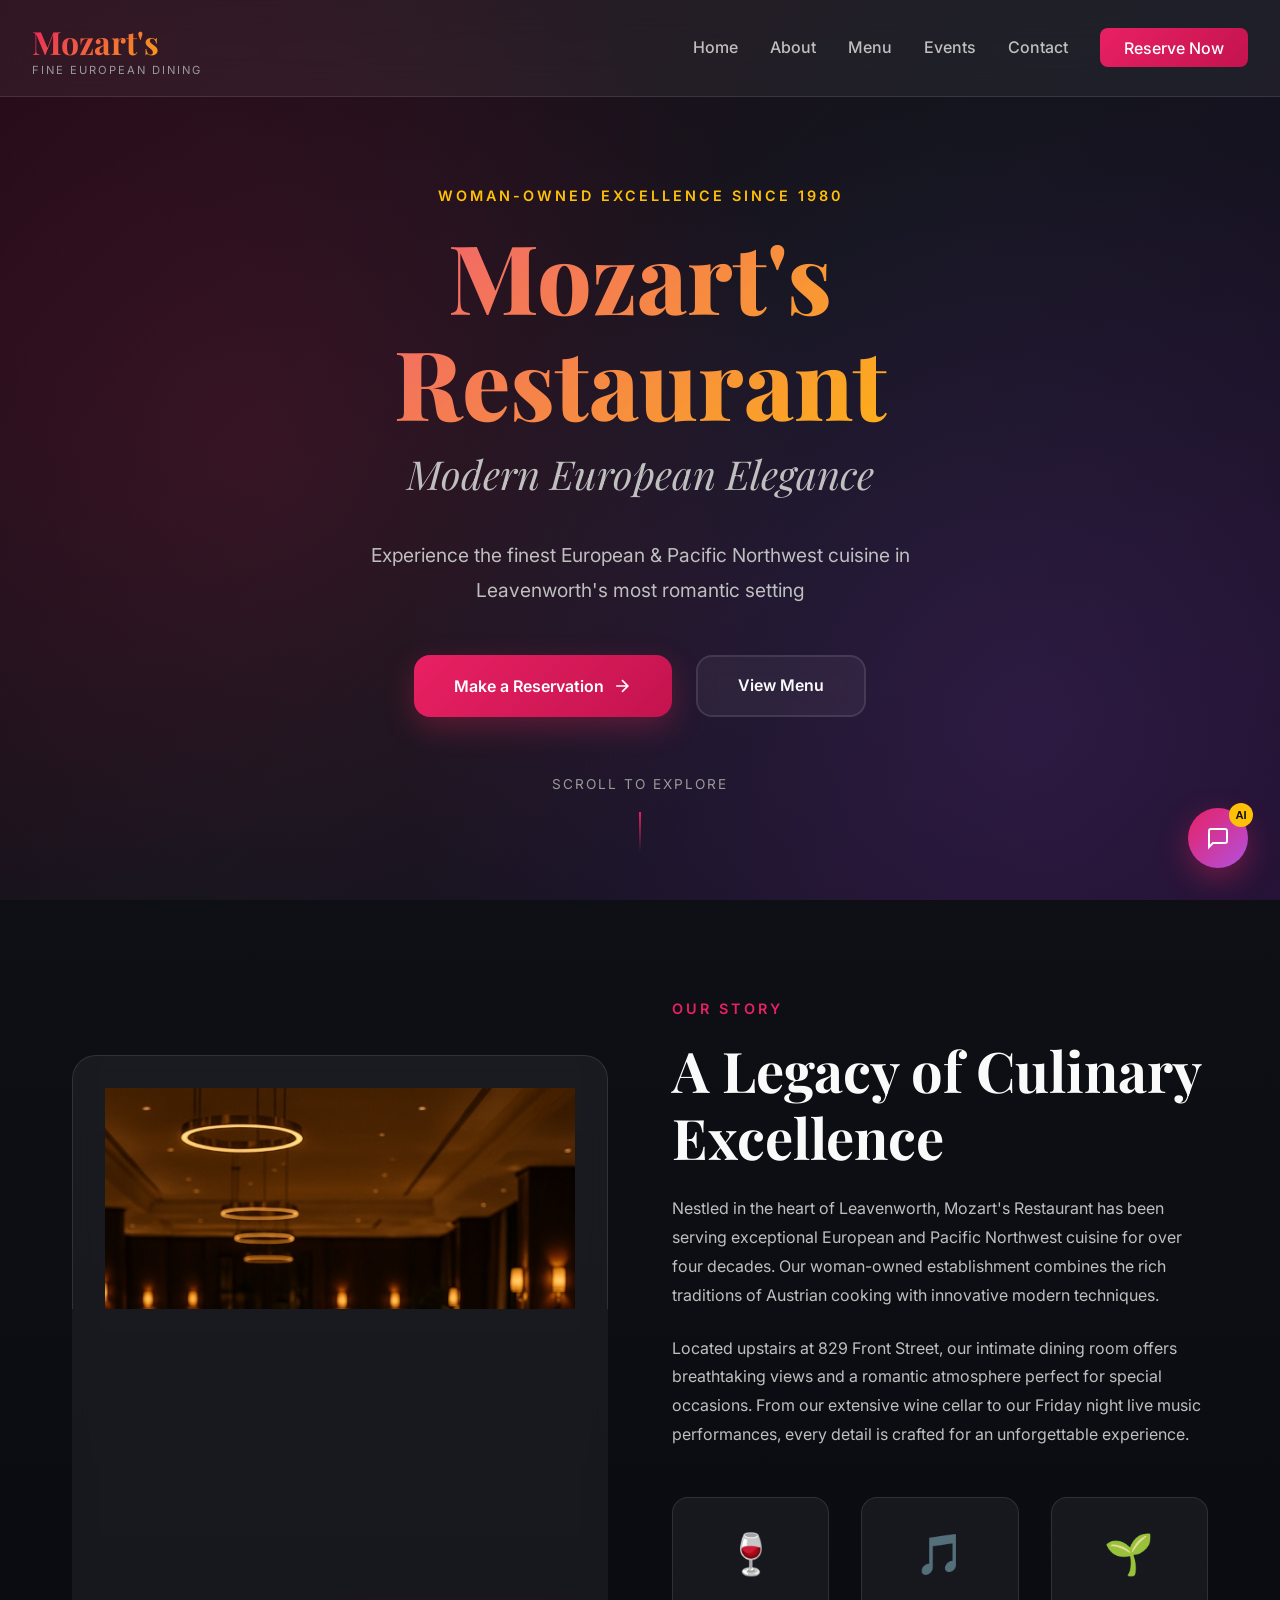
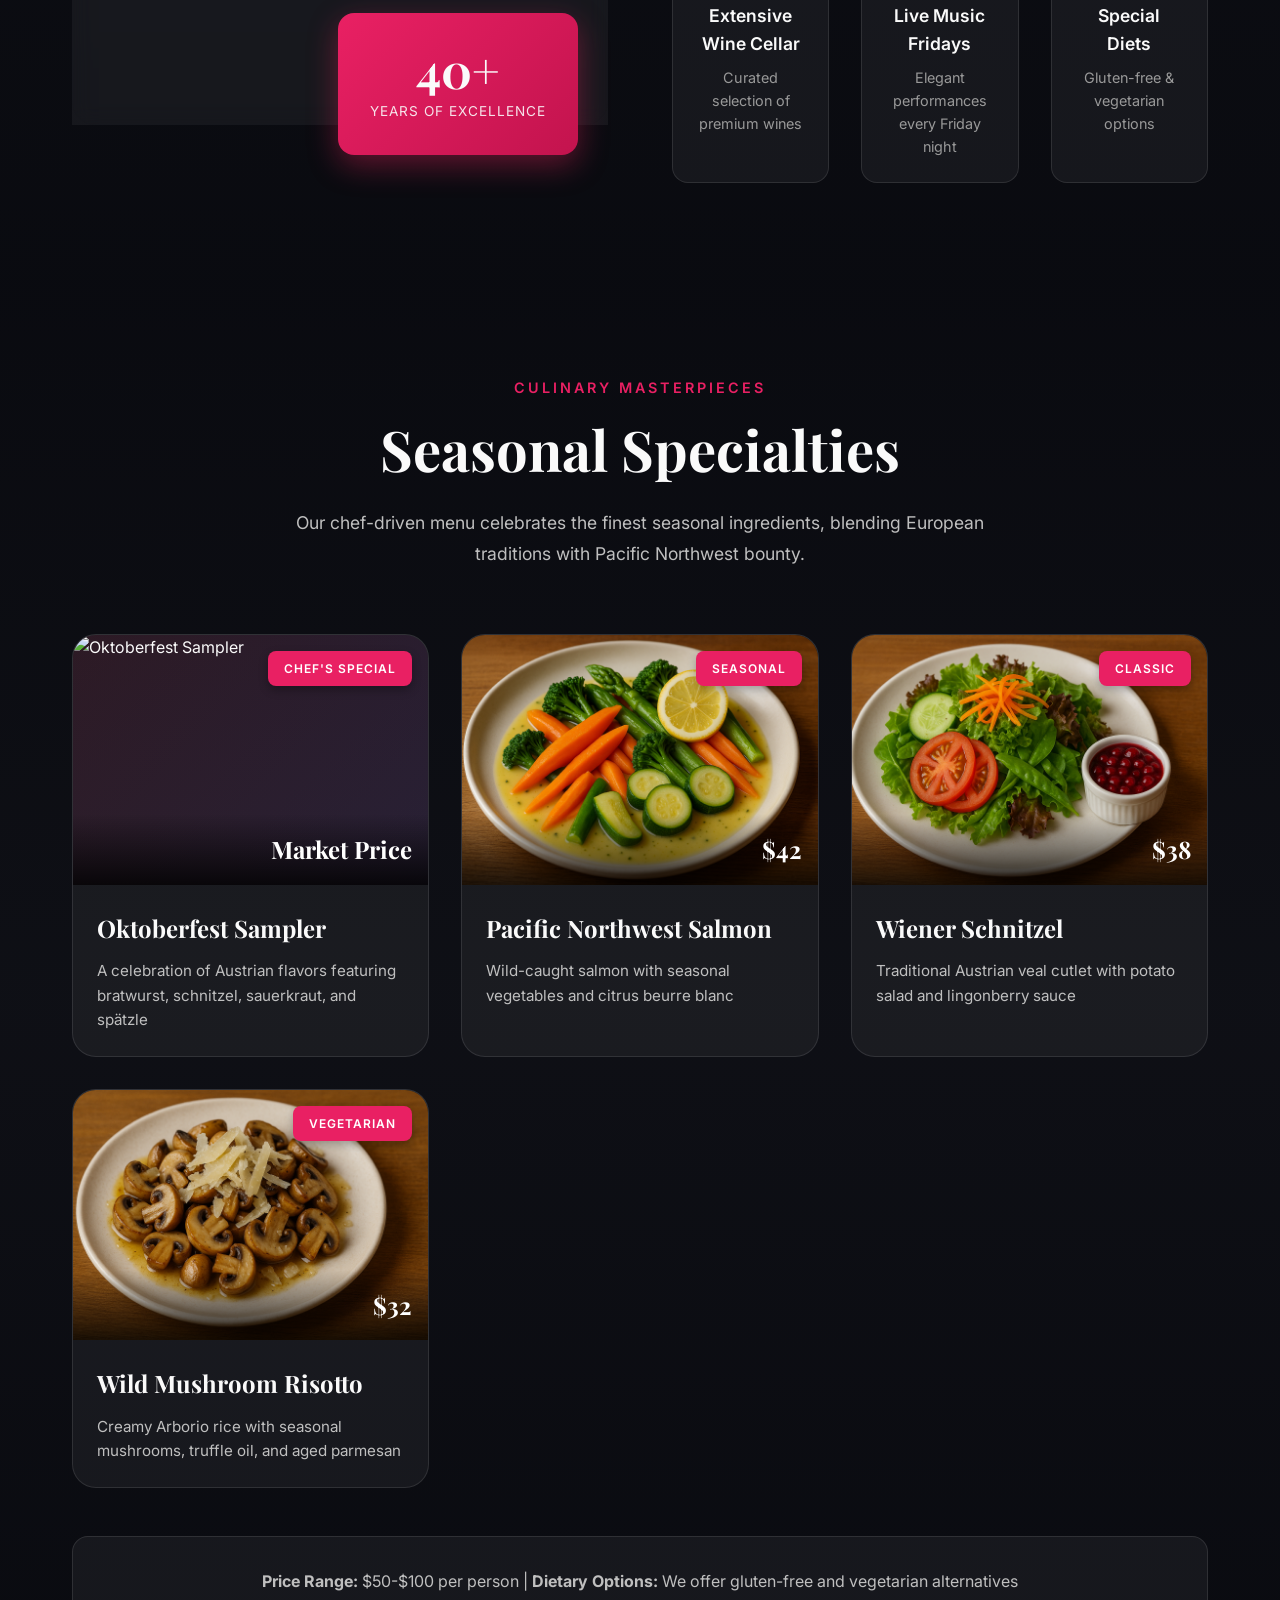
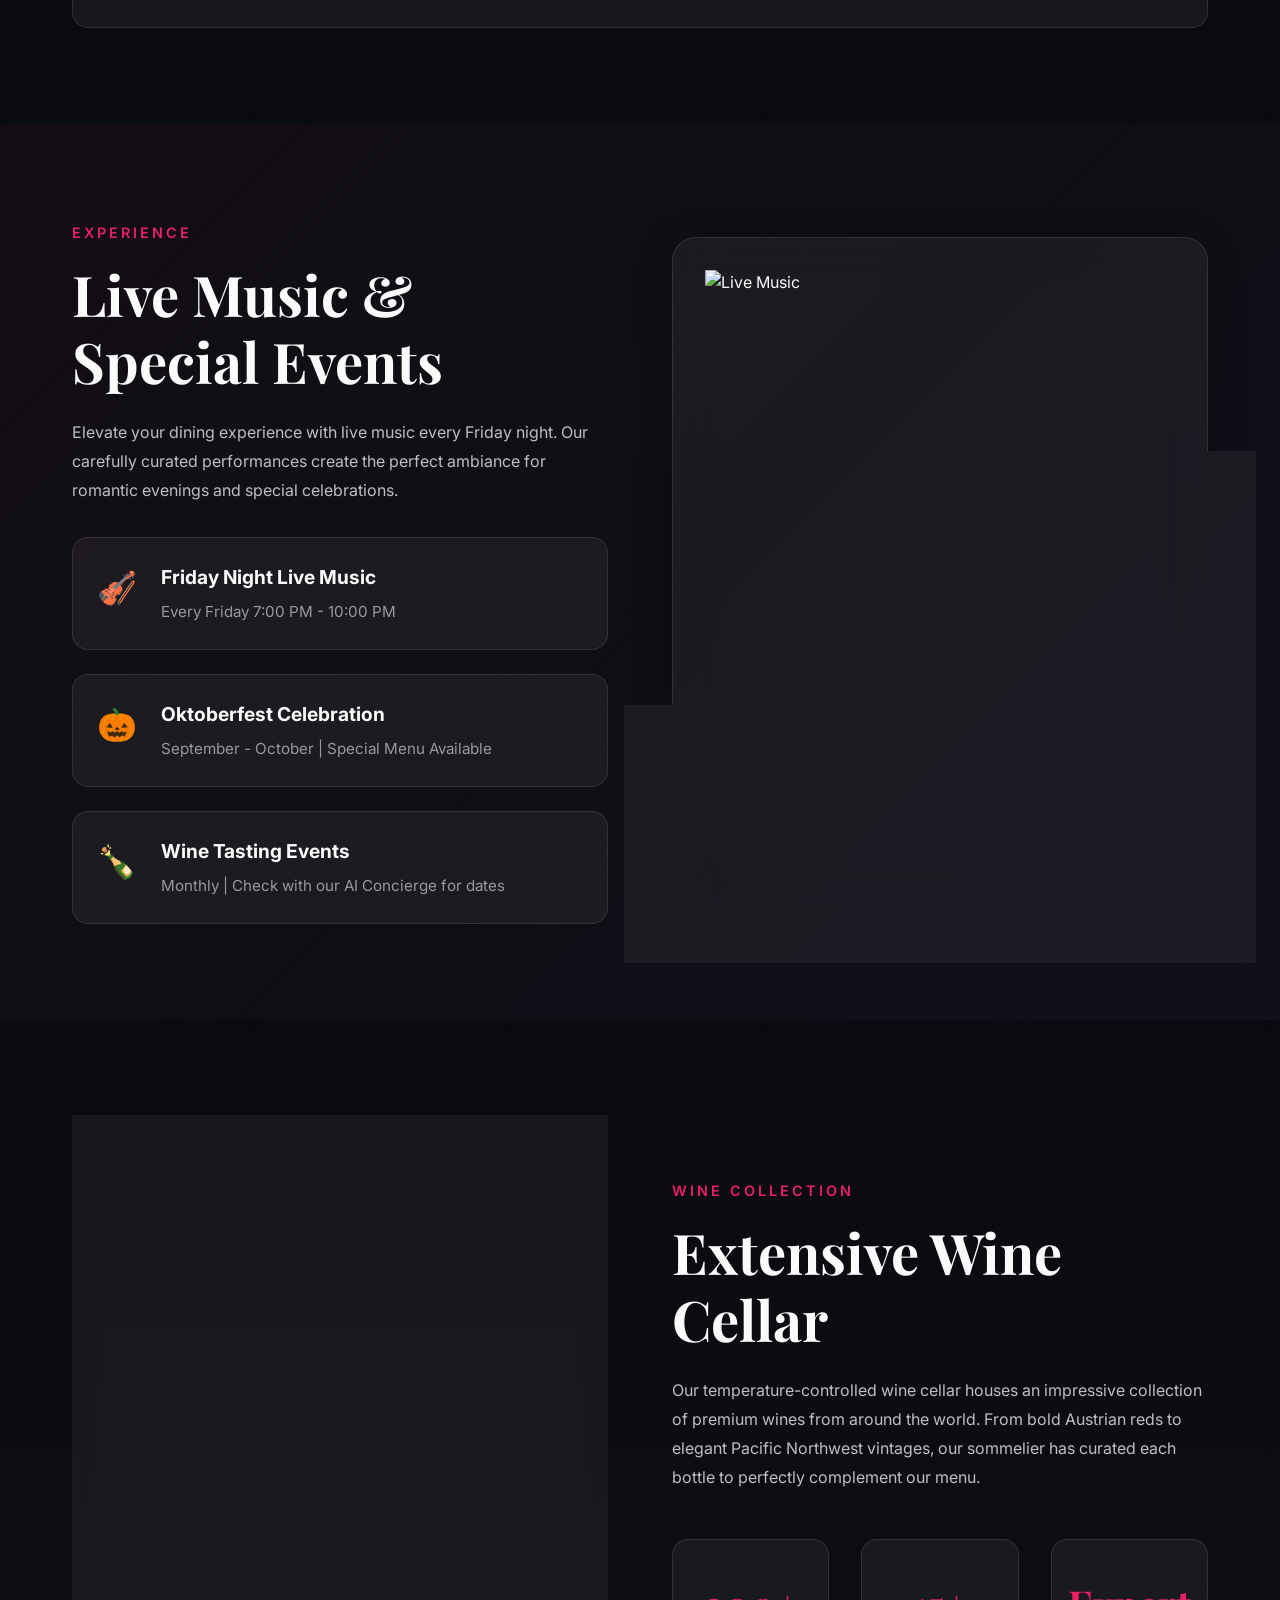
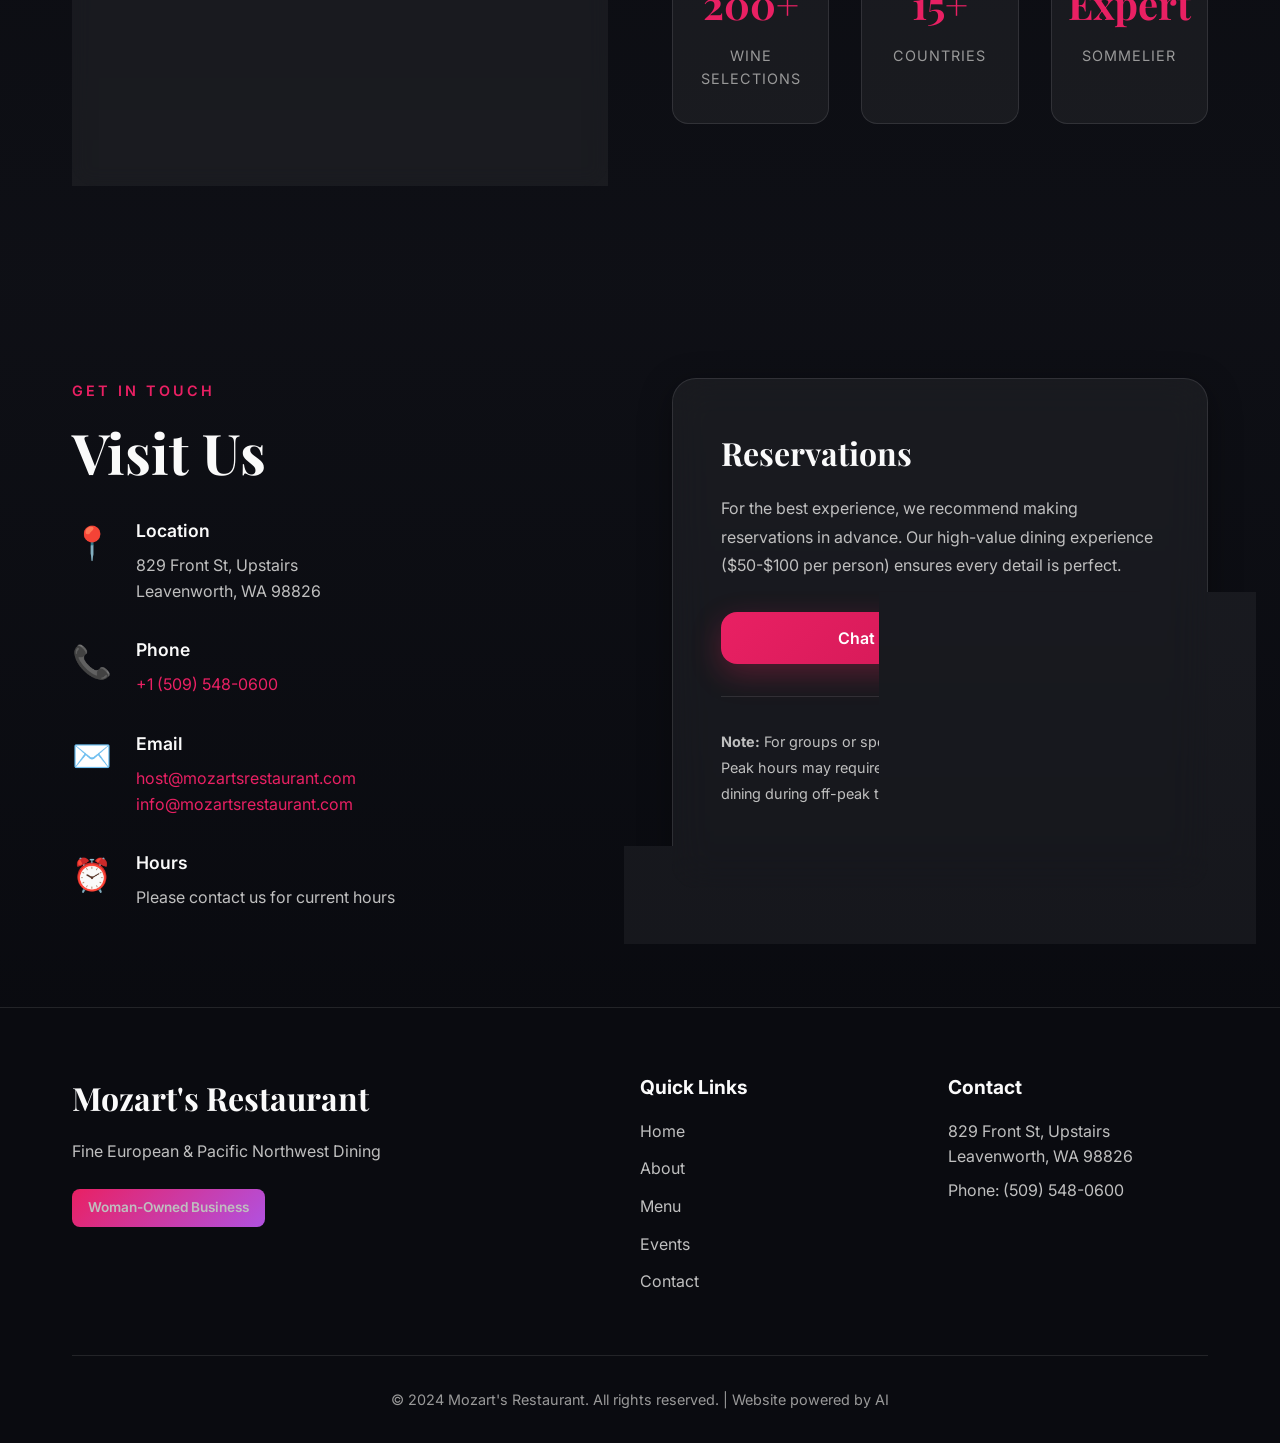
==== commit 7a9fb4b1: "new images added" ====
--- a/index.html
+++ b/index.html
@@ -74,8 +74,7 @@
                 <div class="about-image">
                     <div class="image-card">
                         <!-- Restaurant Interior Image -->
-                        <img src="https://loremflickr.com/800/600/restaurant,interior?lock=7"
-                            alt="Mozart's Restaurant Interior" class="feature-image">
+                        <img src="assets/interior.jpg" alt="Mozart's Restaurant Interior" class="feature-image">
                     </div>
                     <div class="about-badge">
                         <span class="badge-number">40+</span>
@@ -135,47 +134,46 @@
                         <img src="https://loremflickr.com/600/400/bratwurst,sausage?lock=3" alt="Oktoberfest Sampler"
                             class="menu-image">
                         <span class="menu-badge">Chef's Special</span>
+                        <div class="menu-price-overlay">Market Price</div>
                     </div>
                     <div class="menu-card-content">
                         <h3>Oktoberfest Sampler</h3>
                         <p>A celebration of Austrian flavors featuring bratwurst, schnitzel, sauerkraut, and spätzle</p>
-                        <span class="menu-price">Market Price</span>
                     </div>
                 </div>
                 <div class="menu-card" data-category="seasonal">
                     <div class="menu-card-image">
-                        <img src="https://loremflickr.com/600/400/salmon,food?lock=1" alt="Pacific Northwest Salmon"
+                        <img src="assets/vegetables and citrus beurre blanc.png" alt="Pacific Northwest Salmon"
                             class="menu-image">
                         <span class="menu-badge">Seasonal</span>
+                        <div class="menu-price-overlay">$42</div>
                     </div>
                     <div class="menu-card-content">
                         <h3>Pacific Northwest Salmon</h3>
                         <p>Wild-caught salmon with seasonal vegetables and citrus beurre blanc</p>
-                        <span class="menu-price">$42</span>
                     </div>
                 </div>
                 <div class="menu-card" data-category="classic">
                     <div class="menu-card-image">
-                        <img src="https://loremflickr.com/600/400/schnitzel,food?lock=2" alt="Wiener Schnitzel"
-                            class="menu-image">
+                        <img src="assets/salad and lingonberry sauce.png" alt="Wiener Schnitzel" class="menu-image">
                         <span class="menu-badge">Classic</span>
+                        <div class="menu-price-overlay">$38</div>
                     </div>
                     <div class="menu-card-content">
                         <h3>Wiener Schnitzel</h3>
                         <p>Traditional Austrian veal cutlet with potato salad and lingonberry sauce</p>
-                        <span class="menu-price">$38</span>
                     </div>
                 </div>
                 <div class="menu-card" data-category="vegetarian">
                     <div class="menu-card-image">
-                        <img src="https://loremflickr.com/600/400/risotto,mushroom?lock=4" alt="Wild Mushroom Risotto"
+                        <img src="assets/mushrooms, truffle oil, and aged parmesan.png" alt="Wild Mushroom Risotto"
                             class="menu-image">
                         <span class="menu-badge">Vegetarian</span>
+                        <div class="menu-price-overlay">$32</div>
                     </div>
                     <div class="menu-card-content">
                         <h3>Wild Mushroom Risotto</h3>
                         <p>Creamy Arborio rice with seasonal mushrooms, truffle oil, and aged parmesan</p>
-                        <span class="menu-price">$32</span>
                     </div>
                 </div>
             </div>
--- a/styles.css
+++ b/styles.css
@@ -5,7 +5,7 @@
     --color-primary-dark: hsl(340, 82%, 42%);
     --color-secondary: hsl(45, 100%, 51%);
     --color-accent: hsl(280, 70%, 60%);
-    
+
     /* Dark Theme */
     --color-bg-dark: hsl(230, 20%, 7%);
     --color-bg-darker: hsl(230, 25%, 5%);
@@ -13,28 +13,28 @@
     --color-text-primary: hsl(0, 0%, 98%);
     --color-text-secondary: hsl(0, 0%, 75%);
     --color-text-muted: hsl(0, 0%, 60%);
-    
+
     /* Glassmorphism */
     --glass-bg: rgba(255, 255, 255, 0.05);
     --glass-border: rgba(255, 255, 255, 0.1);
     --glass-shadow: 0 8px 32px 0 rgba(0, 0, 0, 0.37);
-    
+
     /* Spacing */
     --spacing-xs: 0.5rem;
     --spacing-sm: 1rem;
     --spacing-md: 2rem;
     --spacing-lg: 4rem;
     --spacing-xl: 6rem;
-    
+
     /* Typography */
     --font-heading: 'Playfair Display', serif;
     --font-body: 'Inter', sans-serif;
-    
+
     /* Transitions */
     --transition-fast: 0.2s ease;
     --transition-medium: 0.3s ease;
     --transition-slow: 0.5s ease;
-    
+
     /* Border Radius */
     --radius-sm: 8px;
     --radius-md: 16px;
@@ -187,11 +187,10 @@
     align-items: center;
     justify-content: center;
     overflow: hidden;
-    background: linear-gradient(135deg, 
-        hsla(340, 82%, 20%, 0.3) 0%, 
-        hsla(230, 20%, 10%, 0.9) 50%,
-        hsla(280, 70%, 20%, 0.3) 100%
-    );
+    background: linear-gradient(135deg,
+            hsla(340, 82%, 20%, 0.3) 0%,
+            hsla(230, 20%, 10%, 0.9) 50%,
+            hsla(280, 70%, 20%, 0.3) 100%);
 }
 
 .hero::before {
@@ -201,15 +200,22 @@
     left: 0;
     right: 0;
     bottom: 0;
-    background-image: 
+    background-image:
         radial-gradient(circle at 20% 50%, rgba(228, 36, 89, 0.15) 0%, transparent 50%),
         radial-gradient(circle at 80% 80%, rgba(168, 85, 247, 0.15) 0%, transparent 50%);
     animation: gradient-shift 15s ease infinite;
 }
 
 @keyframes gradient-shift {
-    0%, 100% { opacity: 1; }
-    50% { opacity: 0.7; }
+
+    0%,
+    100% {
+        opacity: 1;
+    }
+
+    50% {
+        opacity: 0.7;
+    }
 }
 
 .hero-overlay {
@@ -218,7 +224,7 @@
     left: 0;
     right: 0;
     bottom: 0;
-    background: url('https://images.unsplash.com/photo-1414235077428-338989a2e8c0?w=1920') center/cover;
+    background: url('assets/bar.png') center/cover;
     opacity: 0.15;
     z-index: 0;
 }
@@ -237,6 +243,7 @@
         opacity: 0;
         transform: translateY(30px);
     }
+
     to {
         opacity: 1;
         transform: translateY(0);
@@ -350,8 +357,17 @@
 }
 
 @keyframes scroll-bounce {
-    0%, 100% { transform: translateY(0); opacity: 1; }
-    50% { transform: translateY(10px); opacity: 0.5; }
+
+    0%,
+    100% {
+        transform: translateY(0);
+        opacity: 1;
+    }
+
+    50% {
+        transform: translateY(10px);
+        opacity: 0.5;
+    }
 }
 
 /* Section Styles */
@@ -529,13 +545,28 @@
     box-shadow: 0 20px 40px rgba(228, 36, 89, 0.2);
 }
 
+.feature-image {
+    width: 100%;
+    height: 100%;
+    object-fit: cover;
+}
+
 .menu-card-image {
     position: relative;
-    height: 200px;
+    height: 250px;
     background: linear-gradient(135deg, rgba(228, 36, 89, 0.1), rgba(168, 85, 247, 0.1));
-    display: flex;
-    align-items: center;
-    justify-content: center;
+    overflow: hidden;
+}
+
+.menu-image {
+    width: 100%;
+    height: 100%;
+    object-fit: cover;
+    transition: transform var(--transition-medium);
+}
+
+.menu-card:hover .menu-image {
+    transform: scale(1.1);
 }
 
 .menu-badge {
@@ -550,6 +581,24 @@
     font-weight: 600;
     text-transform: uppercase;
     letter-spacing: 1px;
+    z-index: 2;
+    box-shadow: 0 4px 10px rgba(0, 0, 0, 0.3);
+}
+
+.menu-price-overlay {
+    position: absolute;
+    bottom: 0;
+    left: 0;
+    right: 0;
+    padding: 1rem;
+    background: linear-gradient(to top, rgba(0, 0, 0, 0.8), transparent);
+    color: white;
+    font-family: var(--font-heading);
+    font-size: 1.5rem;
+    font-weight: 700;
+    z-index: 2;
+    display: flex;
+    justify-content: flex-end;
 }
 
 .menu-card-content {
@@ -565,16 +614,14 @@
 .menu-card-content p {
     color: var(--color-text-secondary);
     font-size: 0.95rem;
-    margin-bottom: 1rem;
+    margin-bottom: 0;
+    /* Remove bottom margin as price is moved */
     line-height: 1.6;
 }
 
 .menu-price {
-    display: block;
-    font-size: 1.3rem;
-    font-weight: 700;
-    color: var(--color-primary);
-    font-family: var(--font-heading);
+    display: none;
+    /* Hide original price location */
 }
 
 .menu-note {
@@ -588,11 +635,10 @@
 
 /* Events Section */
 .events {
-    background: linear-gradient(135deg, 
-        hsla(340, 82%, 20%, 0.1) 0%, 
-        var(--color-bg-dark) 50%,
-        hsla(280, 70%, 20%, 0.1) 100%
-    );
+    background: linear-gradient(135deg,
+            hsla(340, 82%, 20%, 0.1) 0%,
+            var(--color-bg-dark) 50%,
+            hsla(280, 70%, 20%, 0.1) 100%);
 }
 
 .events-content {
@@ -924,6 +970,7 @@
         opacity: 0;
         transform: translateY(20px);
     }
+
     to {
         opacity: 1;
         transform: translateY(0);
@@ -1017,8 +1064,15 @@
 }
 
 @keyframes fadeIn {
-    from { opacity: 0; transform: translateY(10px); }
-    to { opacity: 1; transform: translateY(0); }
+    from {
+        opacity: 0;
+        transform: translateY(10px);
+    }
+
+    to {
+        opacity: 1;
+        transform: translateY(0);
+    }
 }
 
 .message-avatar {
@@ -1131,8 +1185,18 @@
 }
 
 @keyframes typing {
-    0%, 60%, 100% { transform: translateY(0); opacity: 0.5; }
-    30% { transform: translateY(-10px); opacity: 1; }
+
+    0%,
+    60%,
+    100% {
+        transform: translateY(0);
+        opacity: 0.5;
+    }
+
+    30% {
+        transform: translateY(-10px);
+        opacity: 1;
+    }
 }
 
 /* Responsive Design */
@@ -1140,11 +1204,11 @@
     .nav-menu {
         display: none;
     }
-    
+
     .nav-toggle {
         display: flex;
     }
-    
+
     .about-grid,
     .events-content,
     .wine-grid,
@@ -1153,12 +1217,12 @@
         grid-template-columns: 1fr;
         gap: 2rem;
     }
-    
+
     .about-features,
     .wine-stats {
         grid-template-columns: 1fr;
     }
-    
+
     .chatbot-container {
         width: calc(100% - 2rem);
         height: calc(100vh - 4rem);
@@ -1166,11 +1230,11 @@
         right: 1rem;
         bottom: 1rem;
     }
-    
+
     .hero-buttons {
         flex-direction: column;
     }
-    
+
     .menu-grid {
         grid-template-columns: 1fr;
     }
@@ -1180,17 +1244,17 @@
     .hero-title-main {
         font-size: 2.5rem;
     }
-    
+
     .hero-title-sub {
         font-size: 1.5rem;
     }
-    
+
     .section-title {
         font-size: 2rem;
     }
-    
+
     .btn {
         padding: 0.875rem 1.5rem;
         font-size: 0.95rem;
     }
-}
+}
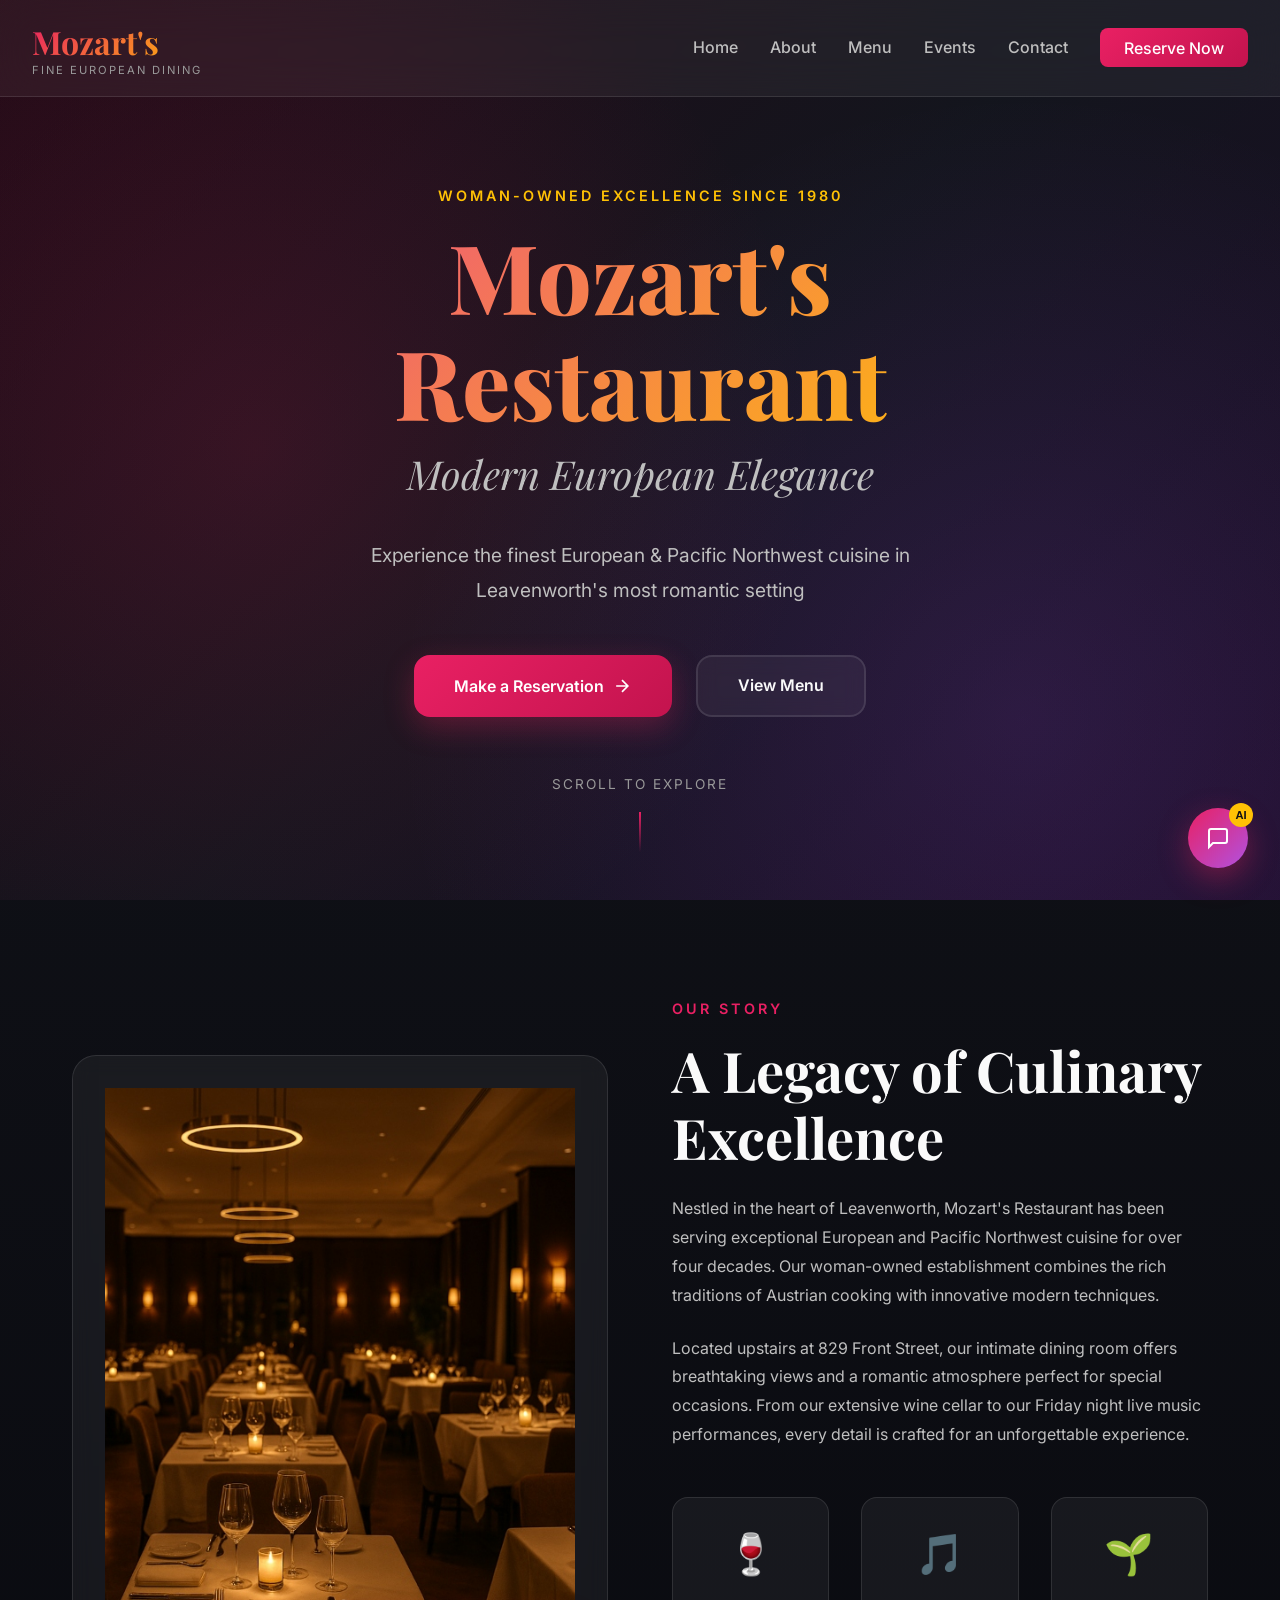
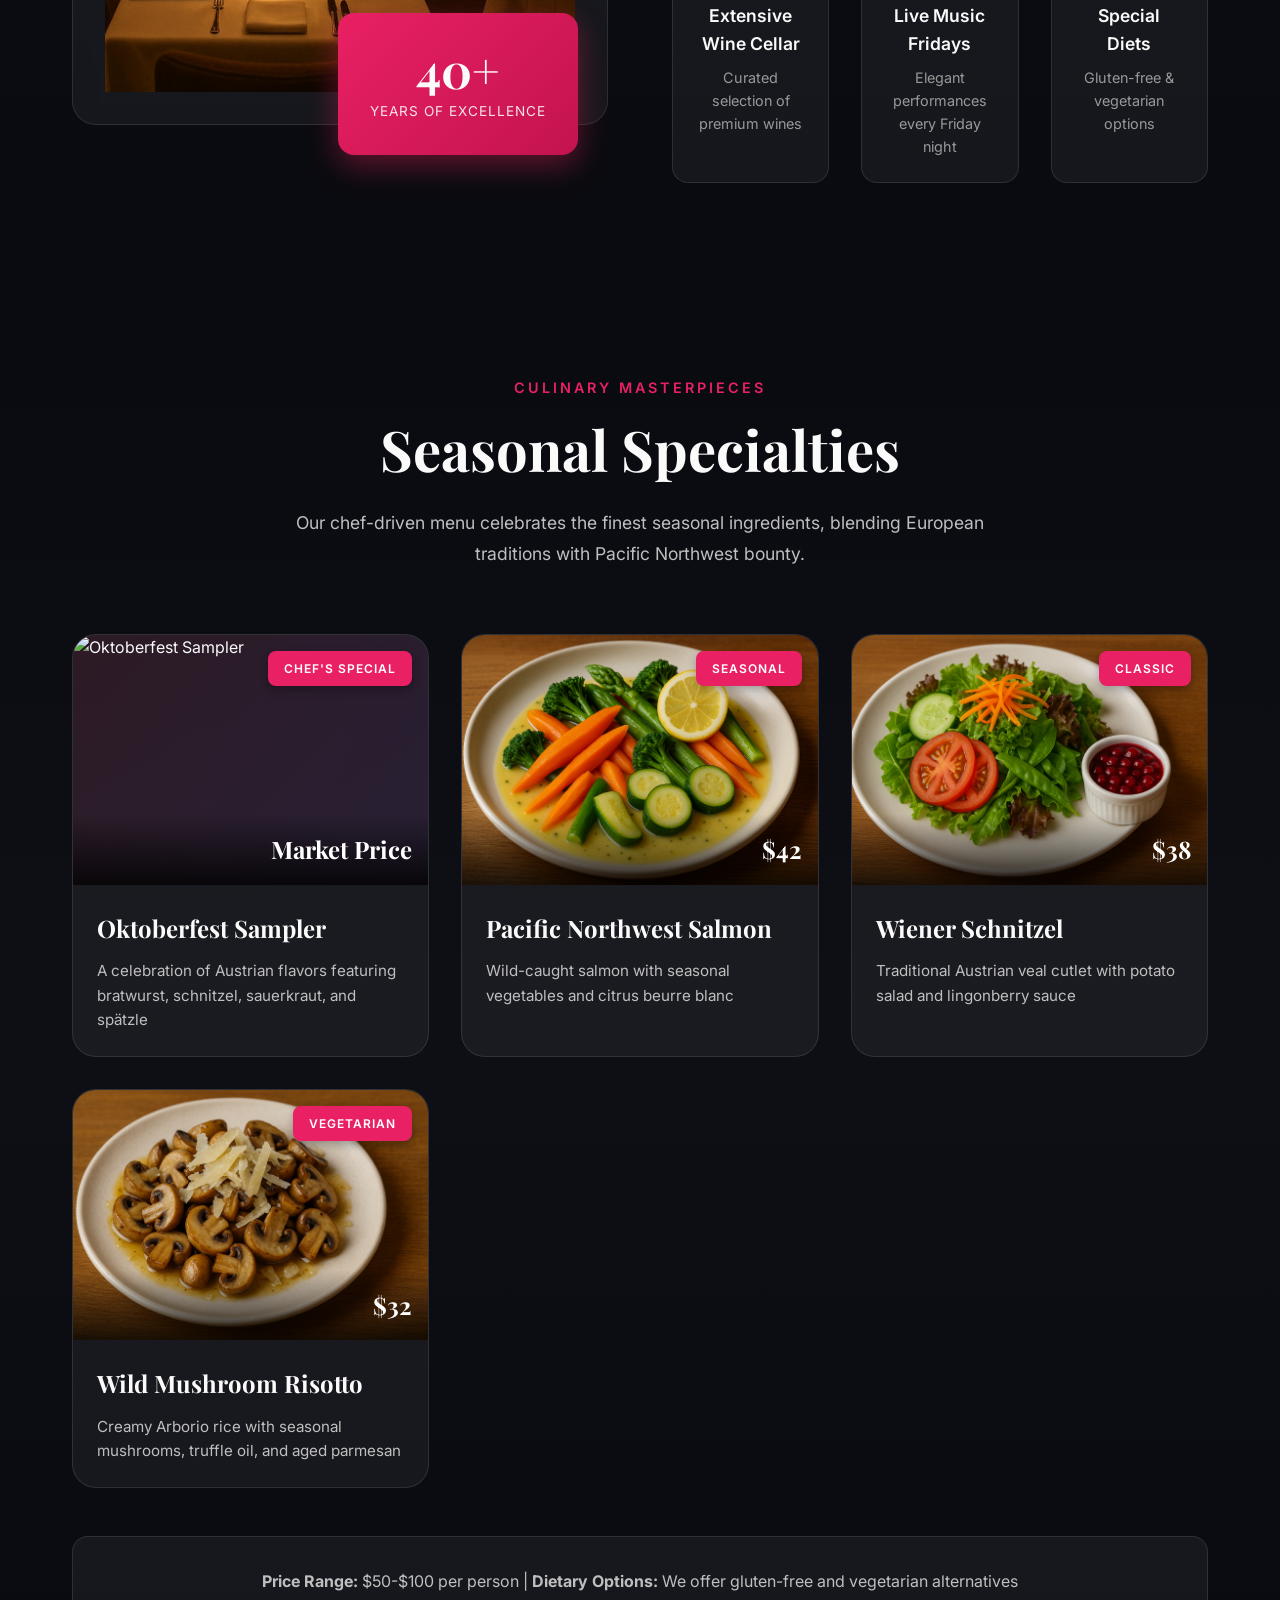
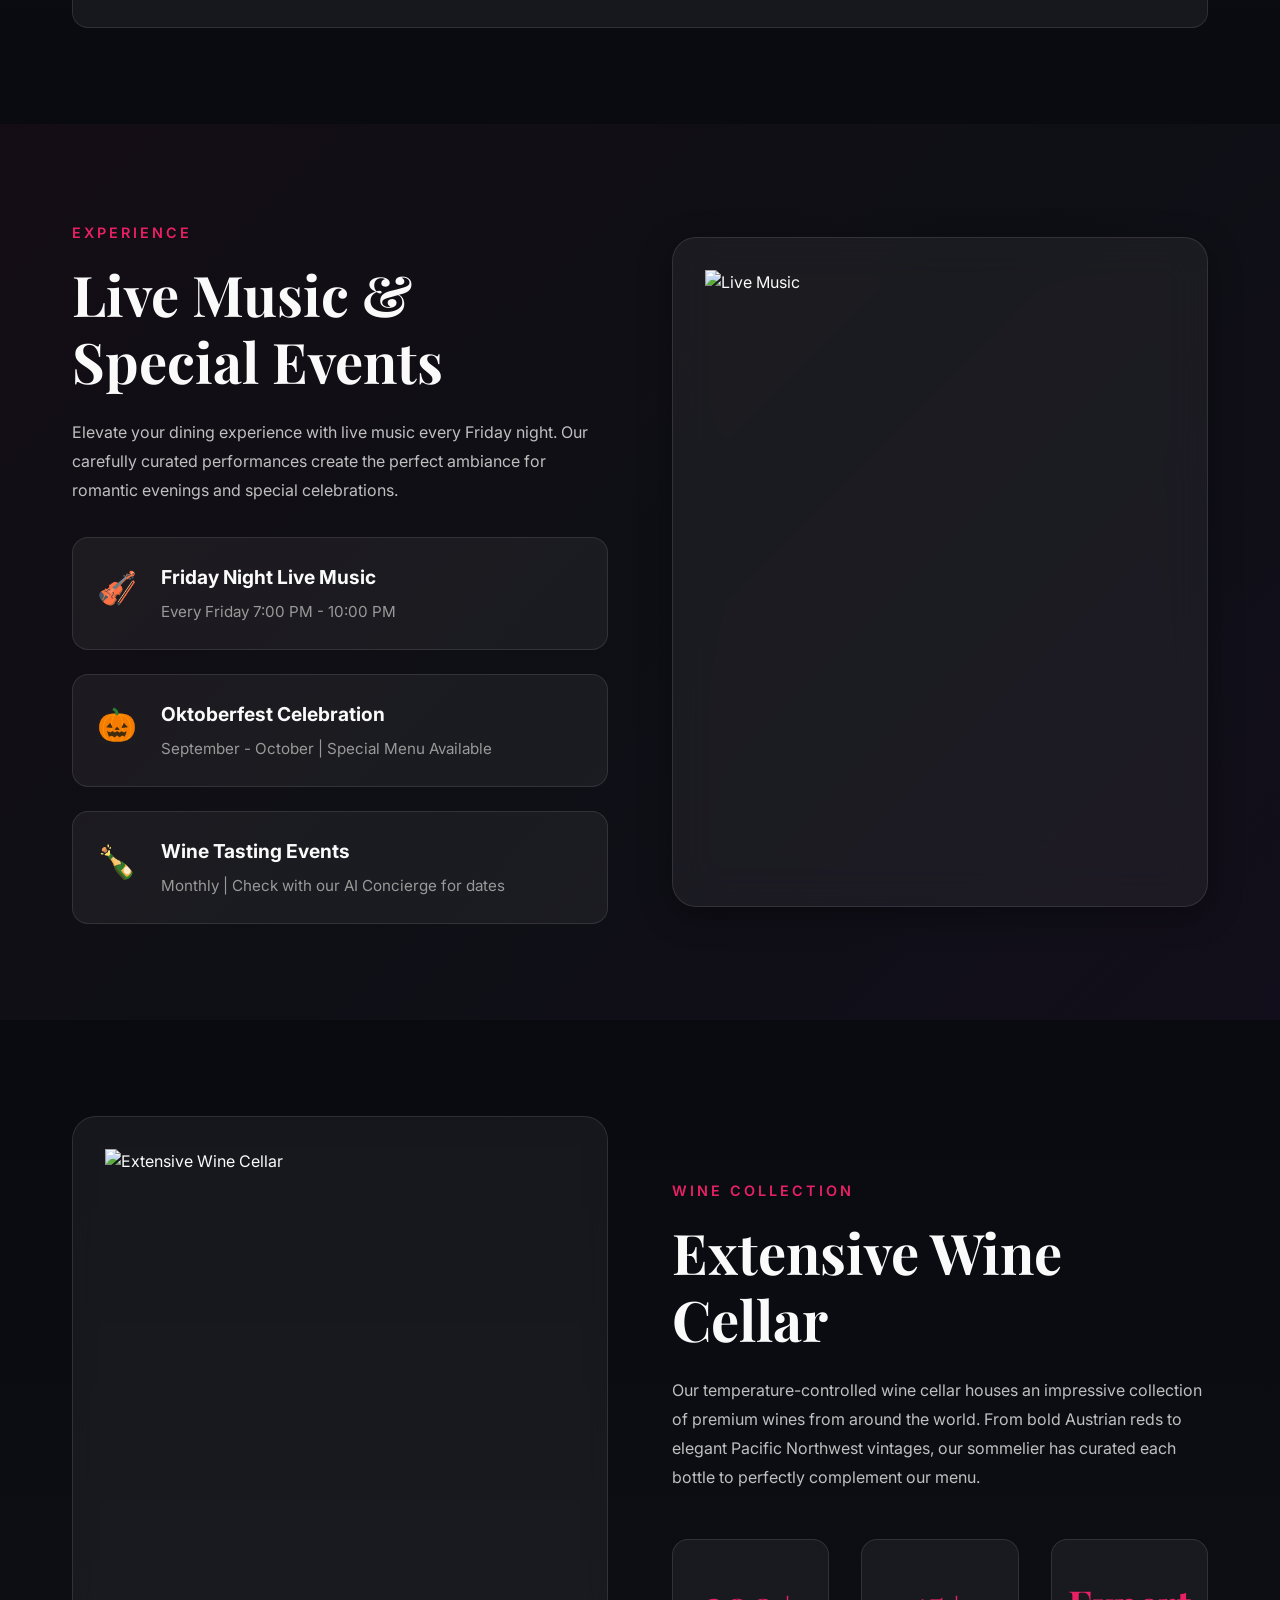
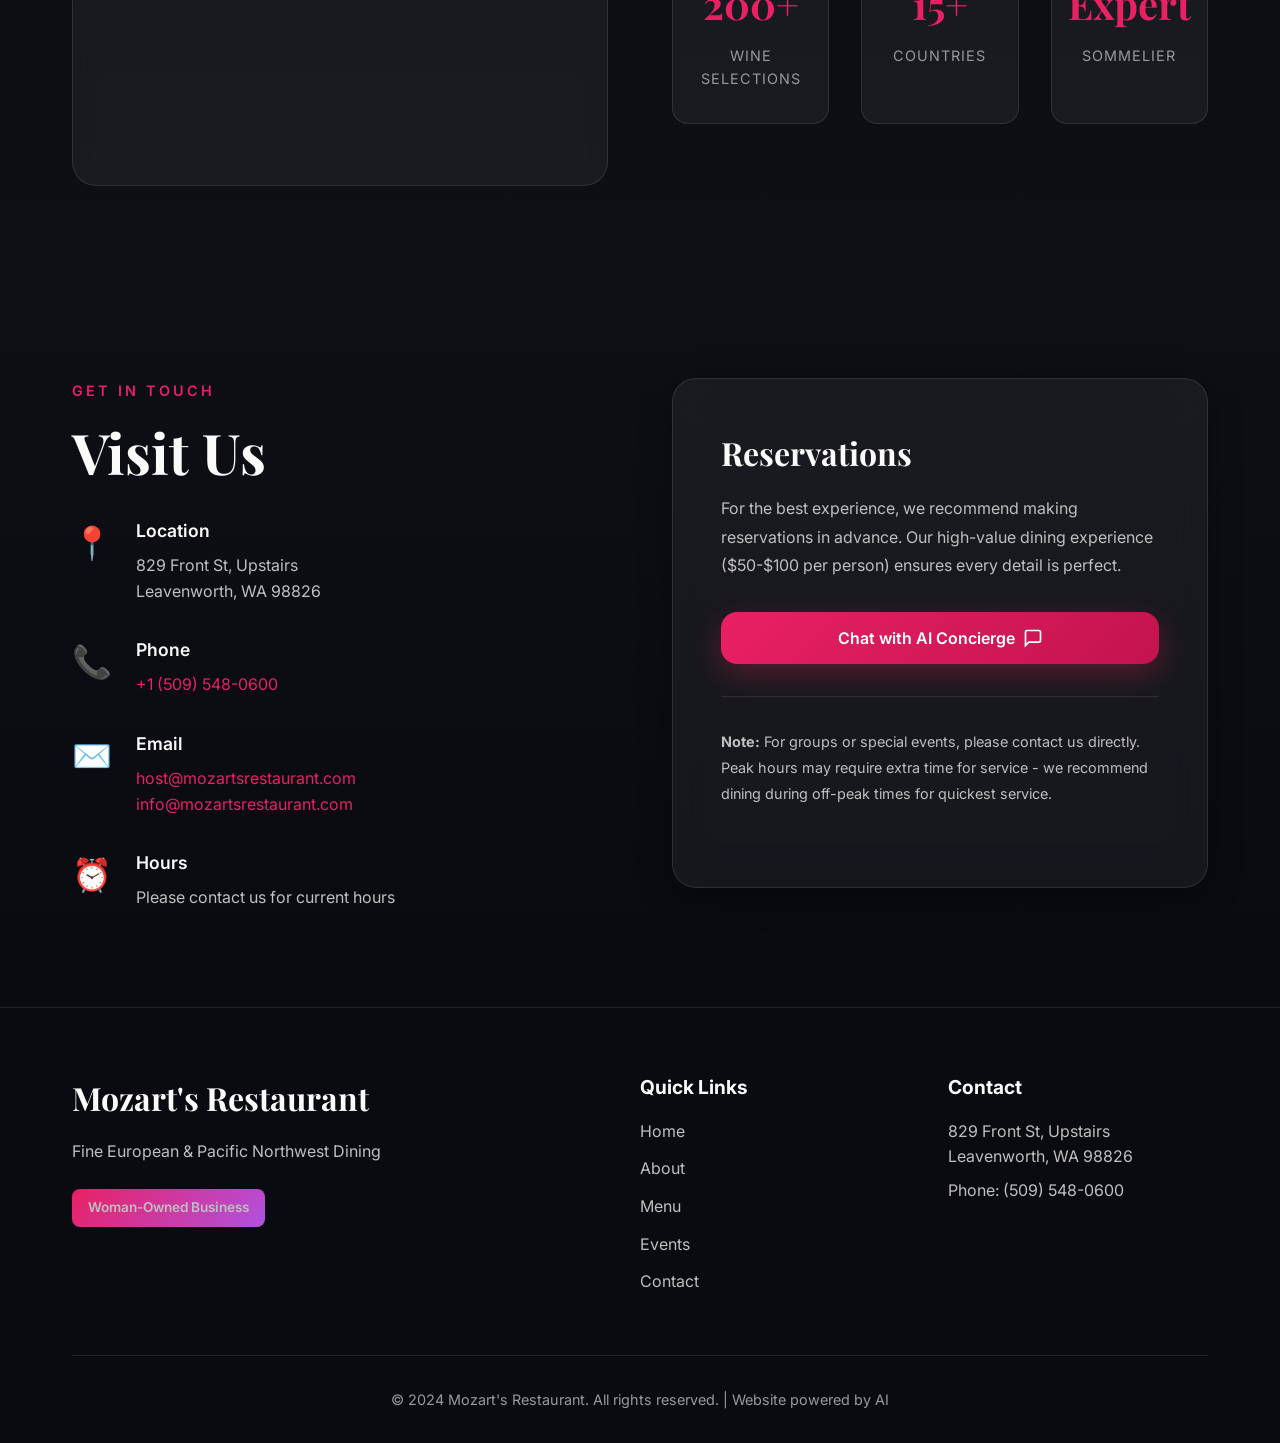
==== commit 76b67665: "c" ====
--- a/index.html
+++ b/index.html
@@ -12,6 +12,7 @@
     <link
         href="https://fonts.googleapis.com/css2?family=Playfair+Display:wght@400;600;700;800&family=Inter:wght@300;400;500;600&display=swap"
         rel="stylesheet">
+    <link rel="icon" type="image/x-icon" href="favicon.ico">
     <link rel="stylesheet" href="styles.css">
 </head>
 
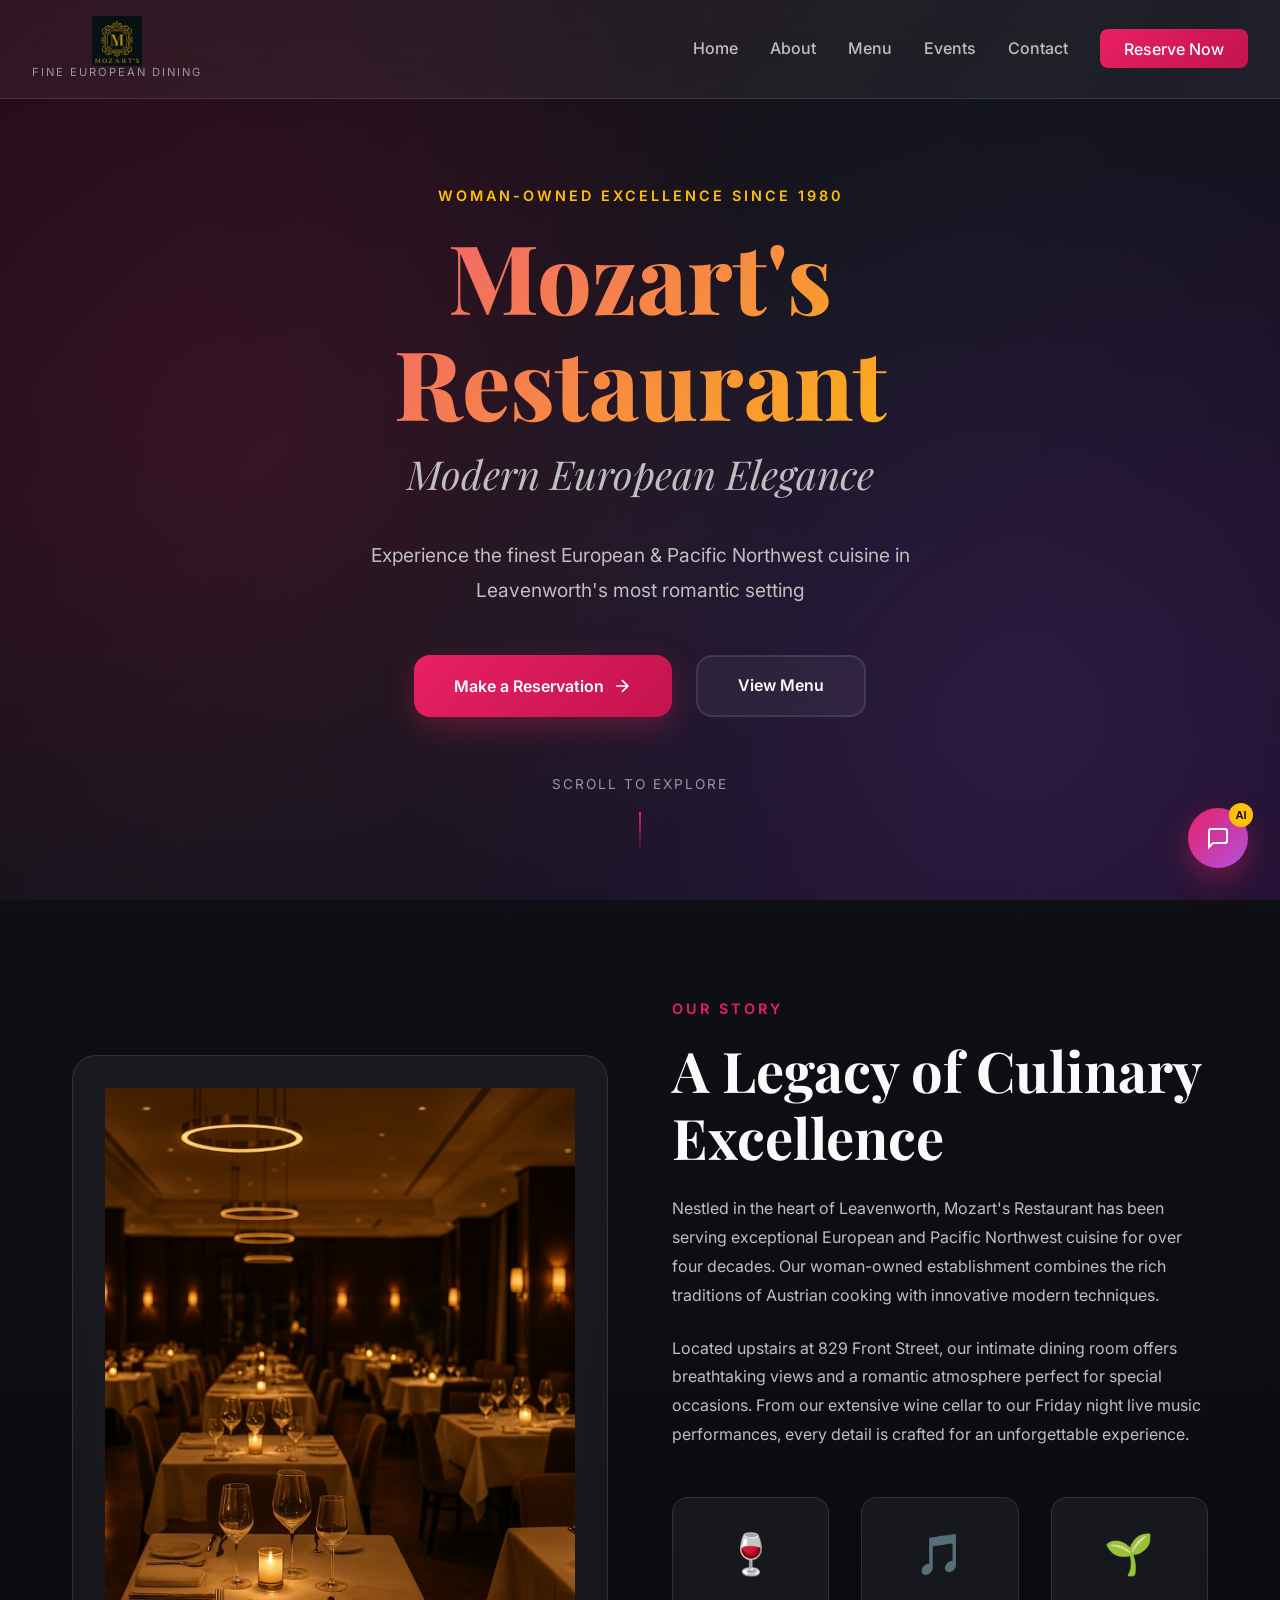
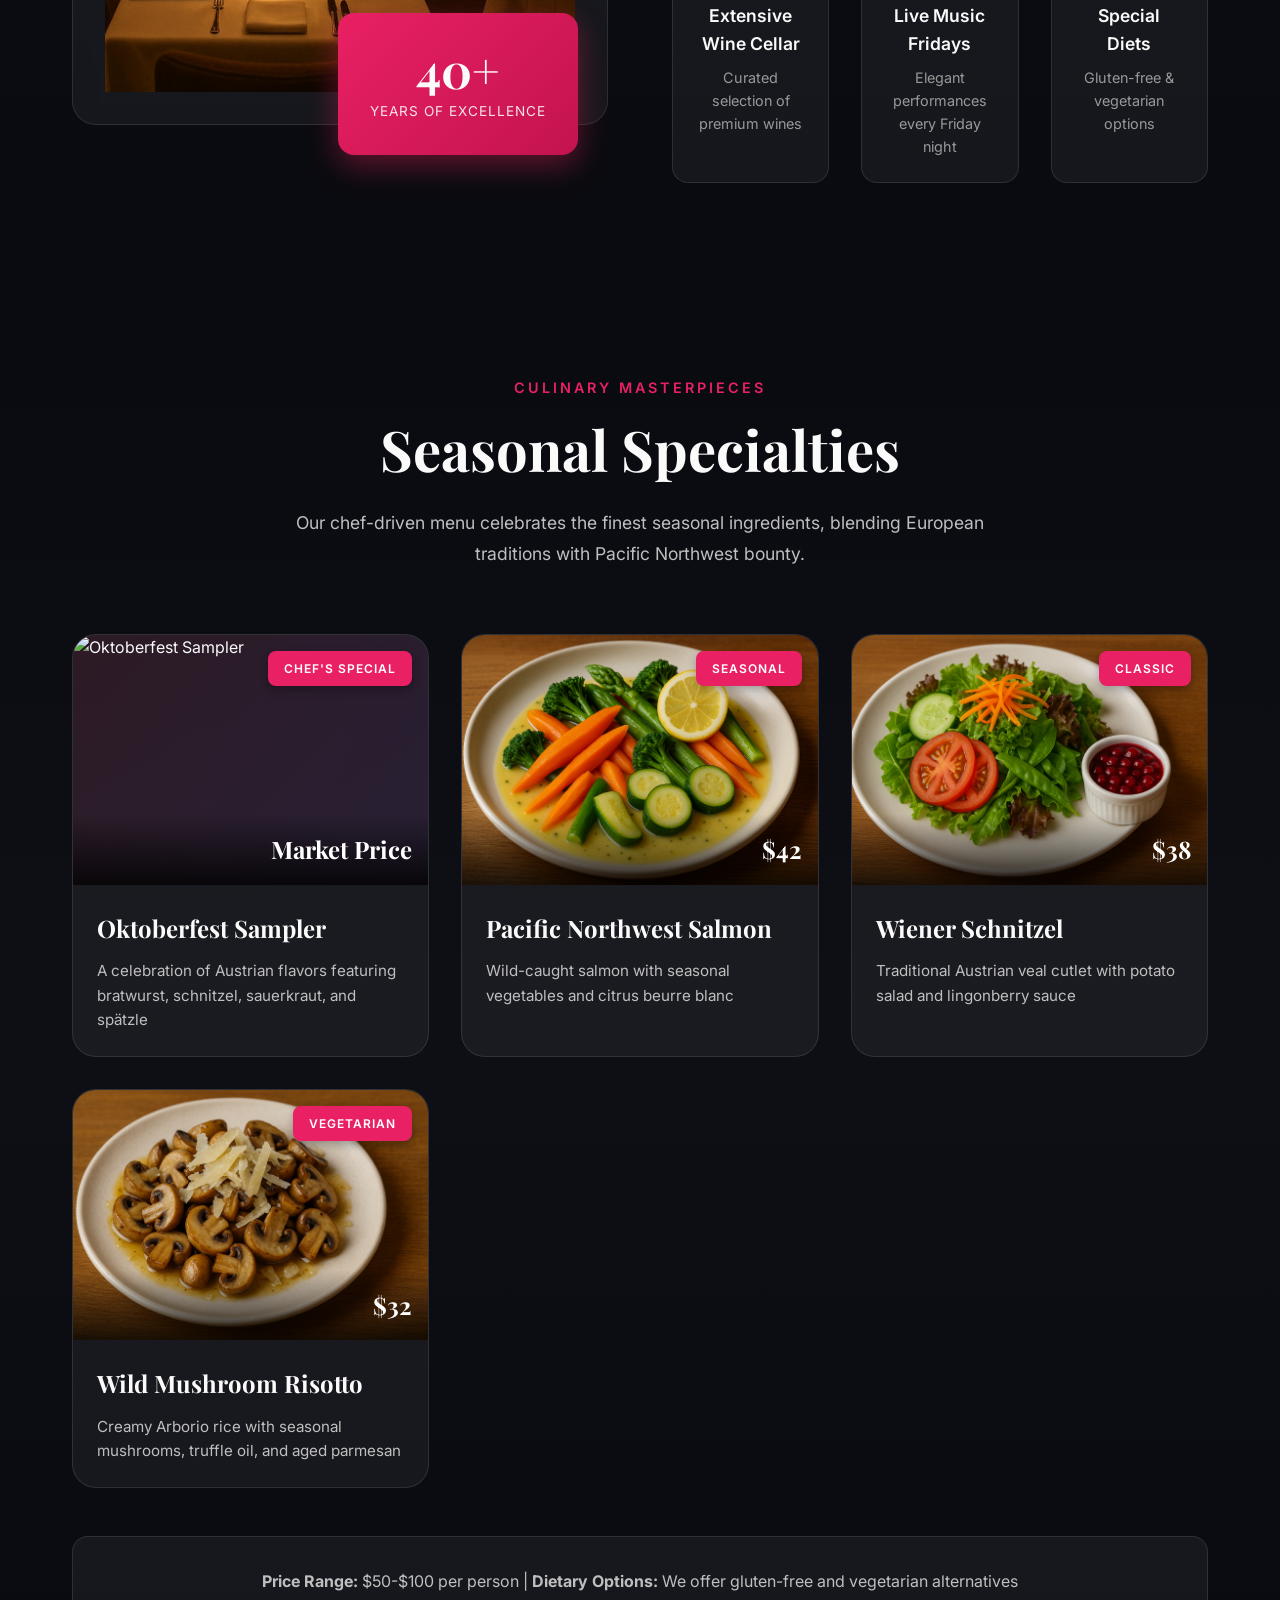
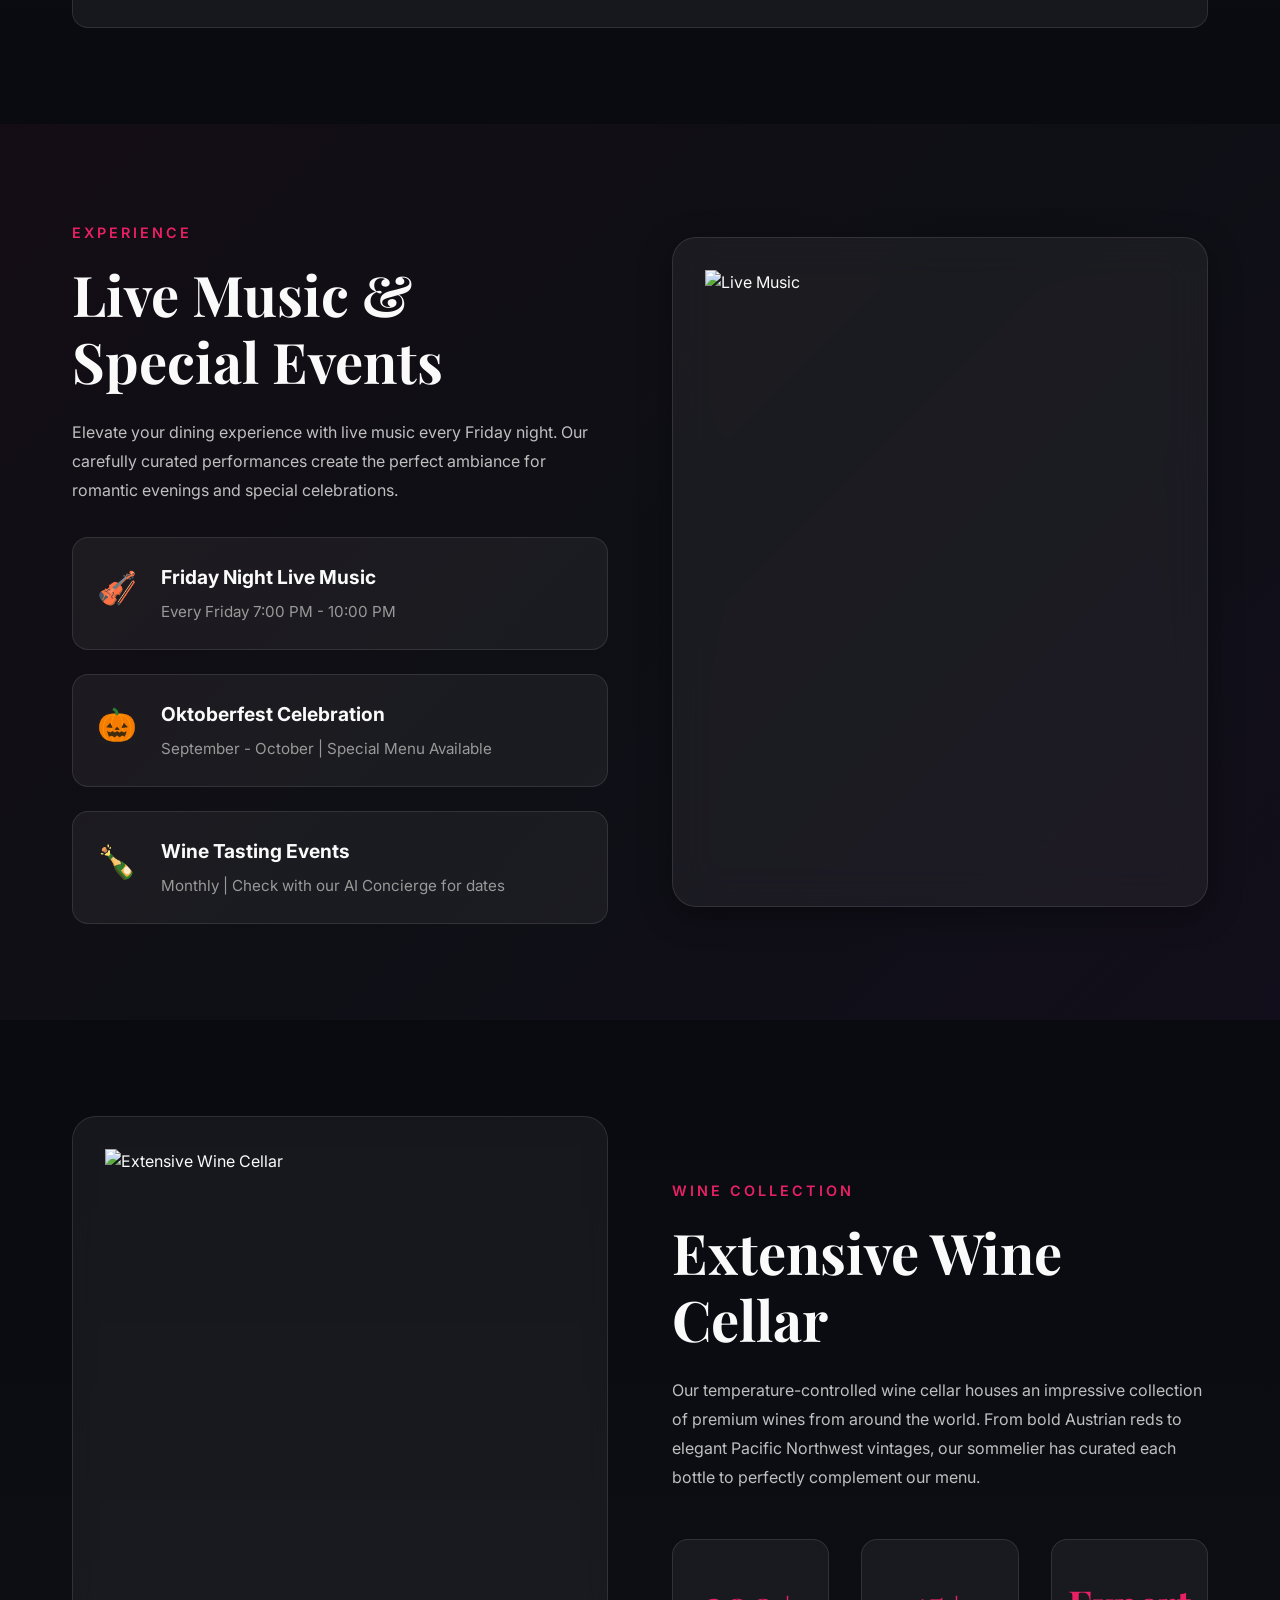
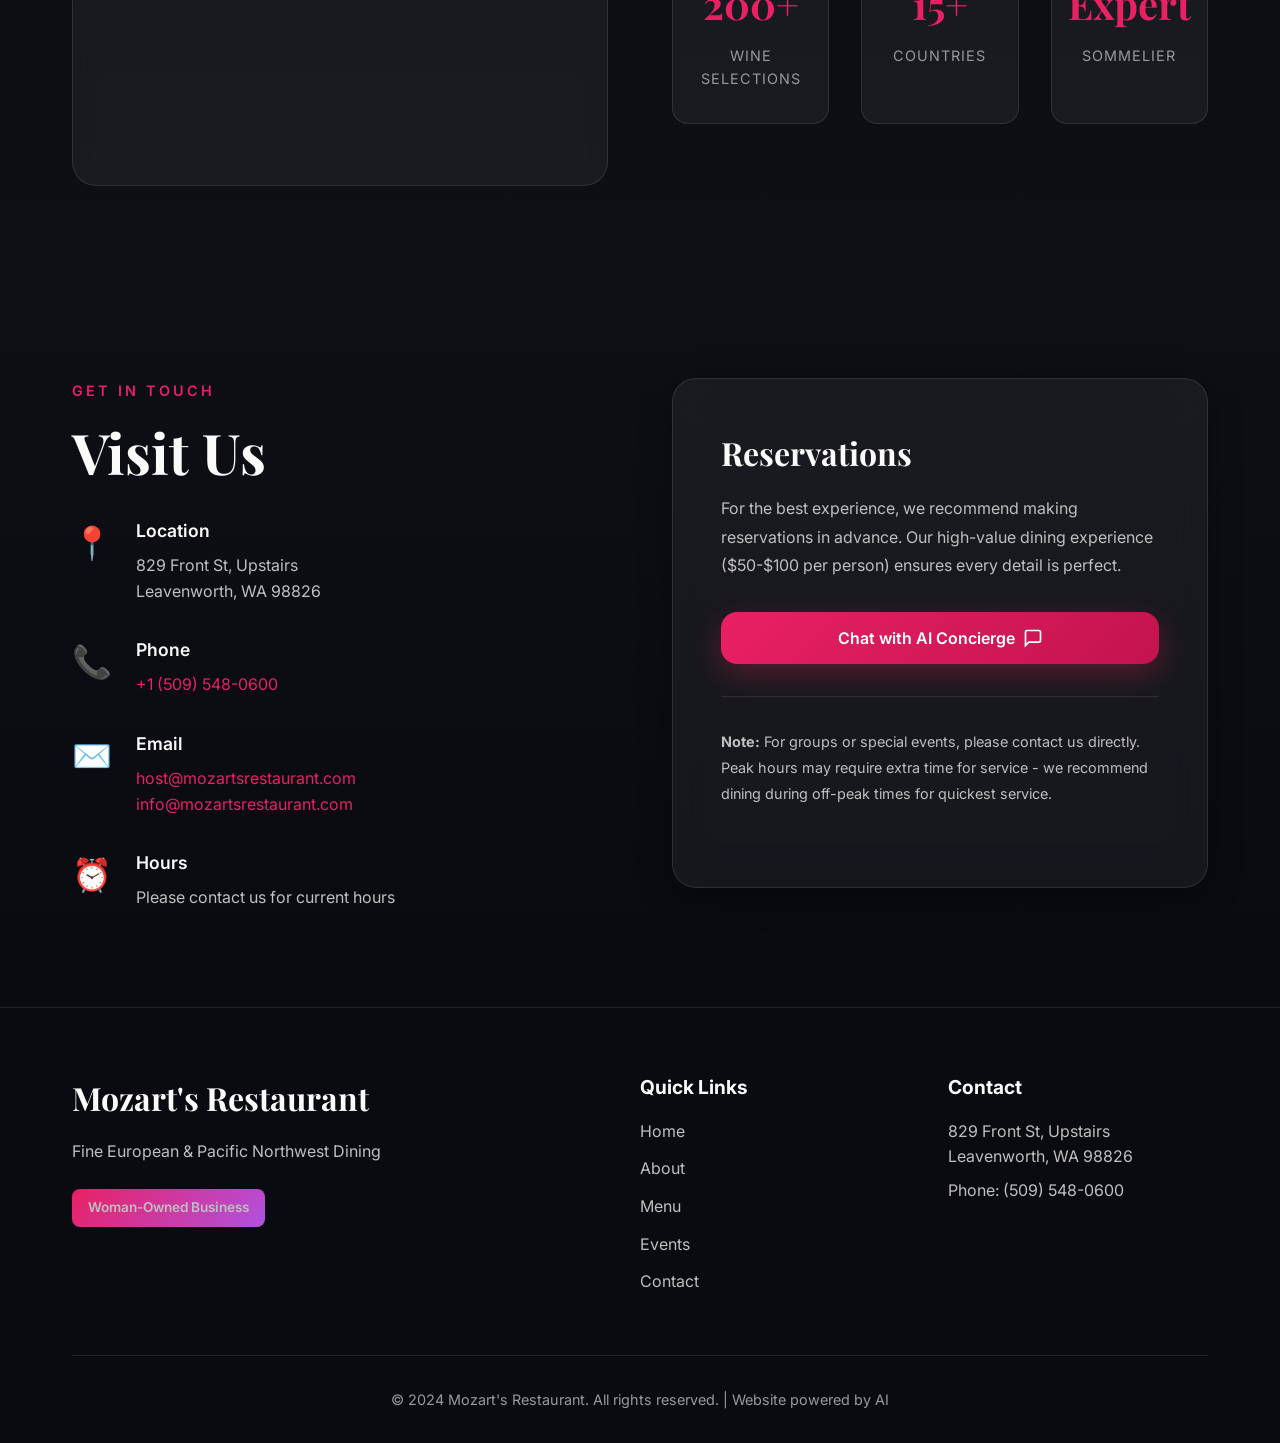
==== commit 95b8ec5c: "changes done" ====
--- a/index.html
+++ b/index.html
@@ -12,7 +12,7 @@
     <link
         href="https://fonts.googleapis.com/css2?family=Playfair+Display:wght@400;600;700;800&family=Inter:wght@300;400;500;600&display=swap"
         rel="stylesheet">
-    <link rel="icon" type="image/x-icon" href="favicon.ico">
+    <link rel="icon" type="image/png" href="assets/mozarts.png">
     <link rel="stylesheet" href="styles.css">
 </head>
 
@@ -21,7 +21,7 @@
     <nav class="navbar" id="navbar">
         <div class="nav-container">
             <div class="nav-brand">
-                <h1>Mozart's</h1>
+                <img src="assets/mozarts.png" alt="Mozart's Logo" class="nav-logo">
                 <span class="nav-subtitle">Fine European Dining</span>
             </div>
             <ul class="nav-menu">
--- a/styles.css
+++ b/styles.css
@@ -94,15 +94,18 @@
     align-items: center;
 }
 
-.nav-brand h1 {
-    font-family: var(--font-heading);
-    font-size: 2rem;
-    font-weight: 700;
-    background: linear-gradient(135deg, var(--color-primary), var(--color-secondary));
-    -webkit-background-clip: text;
-    background-clip: text;
-    -webkit-text-fill-color: transparent;
-    margin: 0;
+.nav-brand {
+    display: flex;
+    flex-direction: column;
+    align-items: center;
+}
+
+.nav-logo {
+    height: 50px;
+    width: auto;
+    max-width: 200px;
+    object-fit: contain;
+    margin-bottom: 0.2rem;
 }
 
 .nav-subtitle {
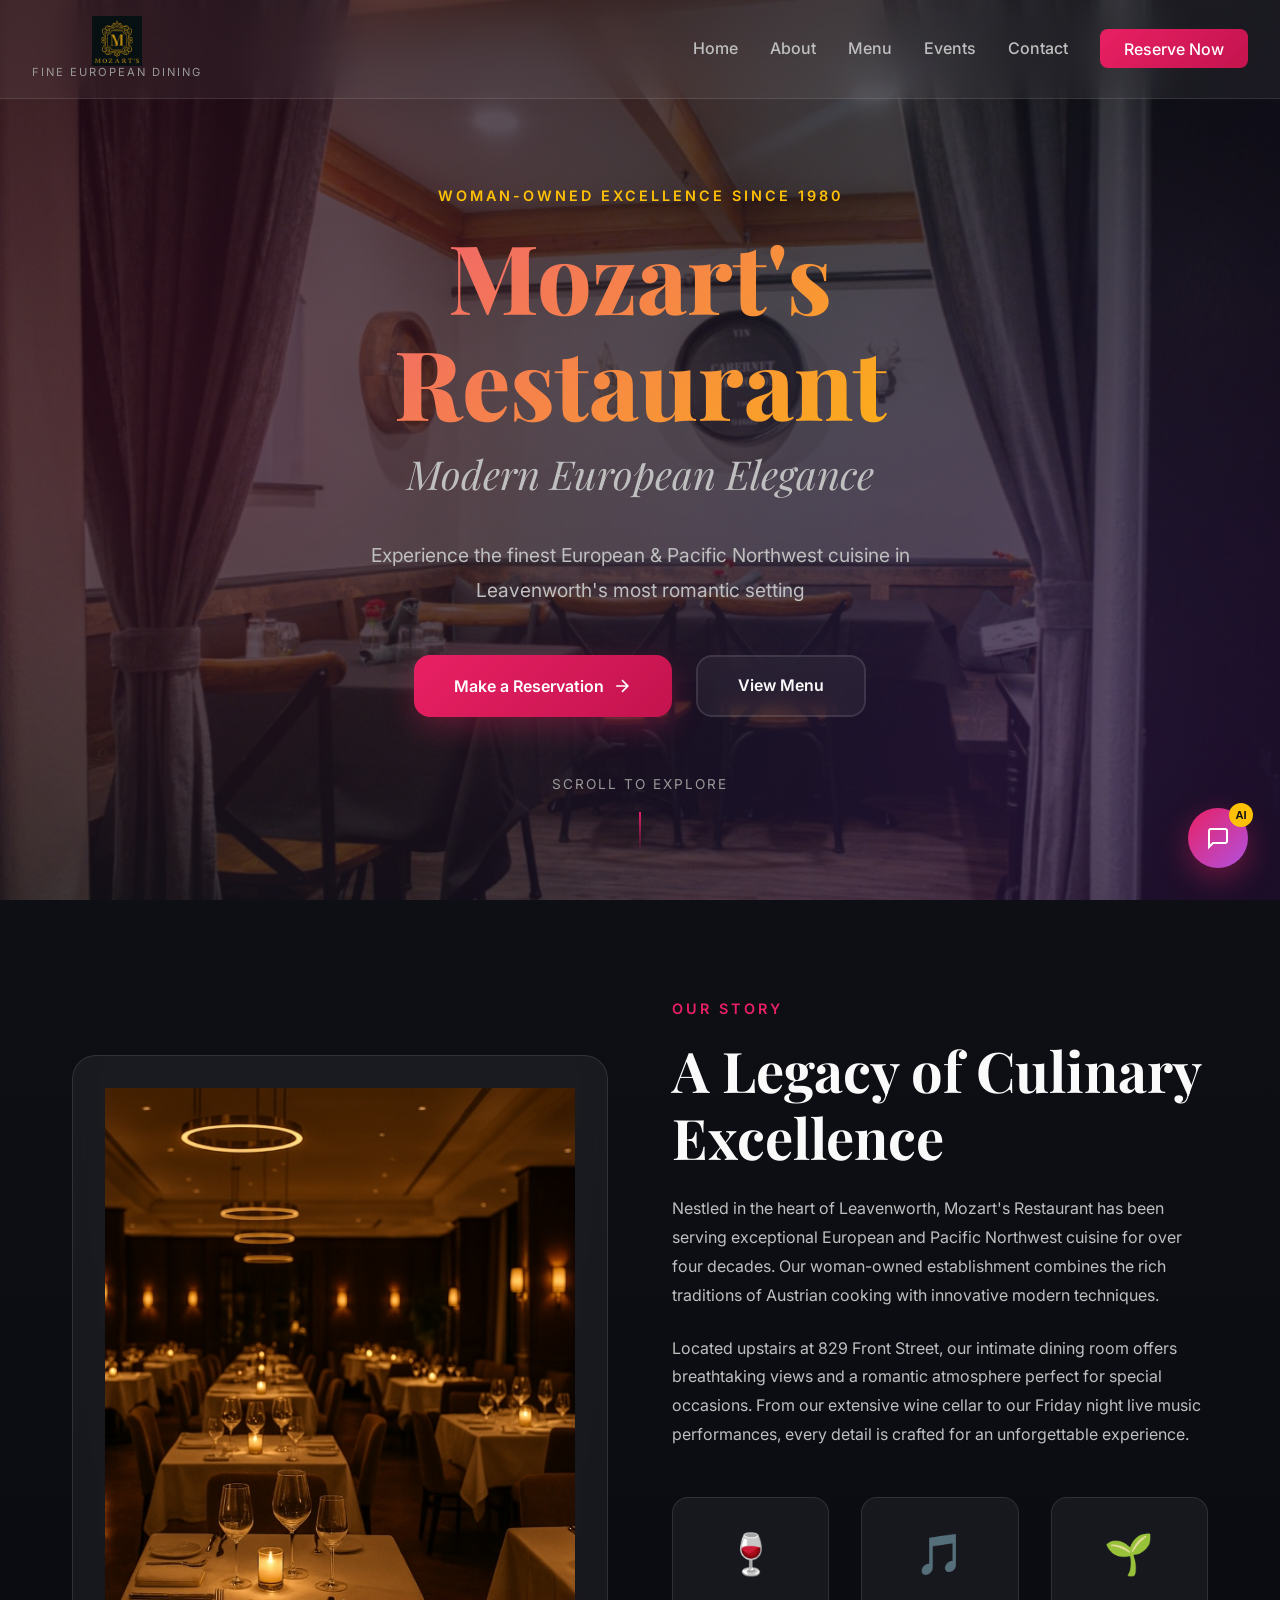
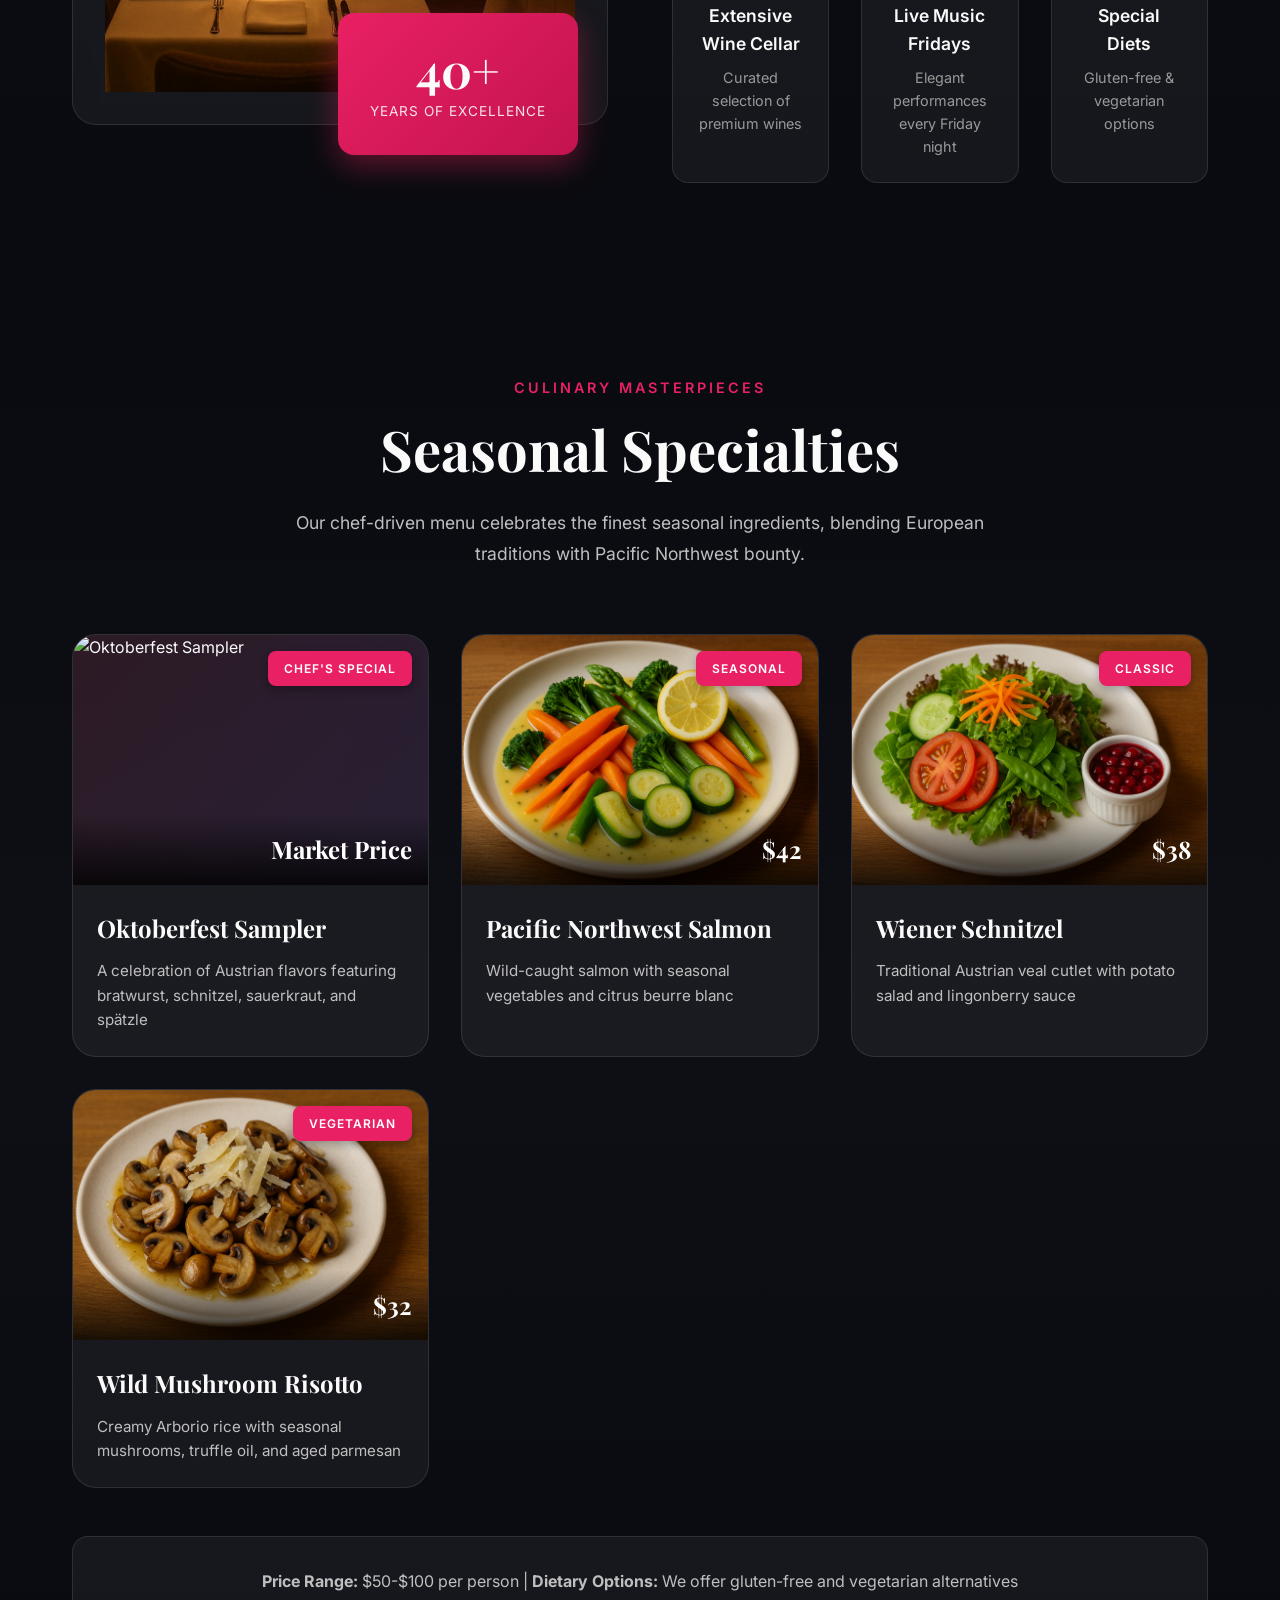
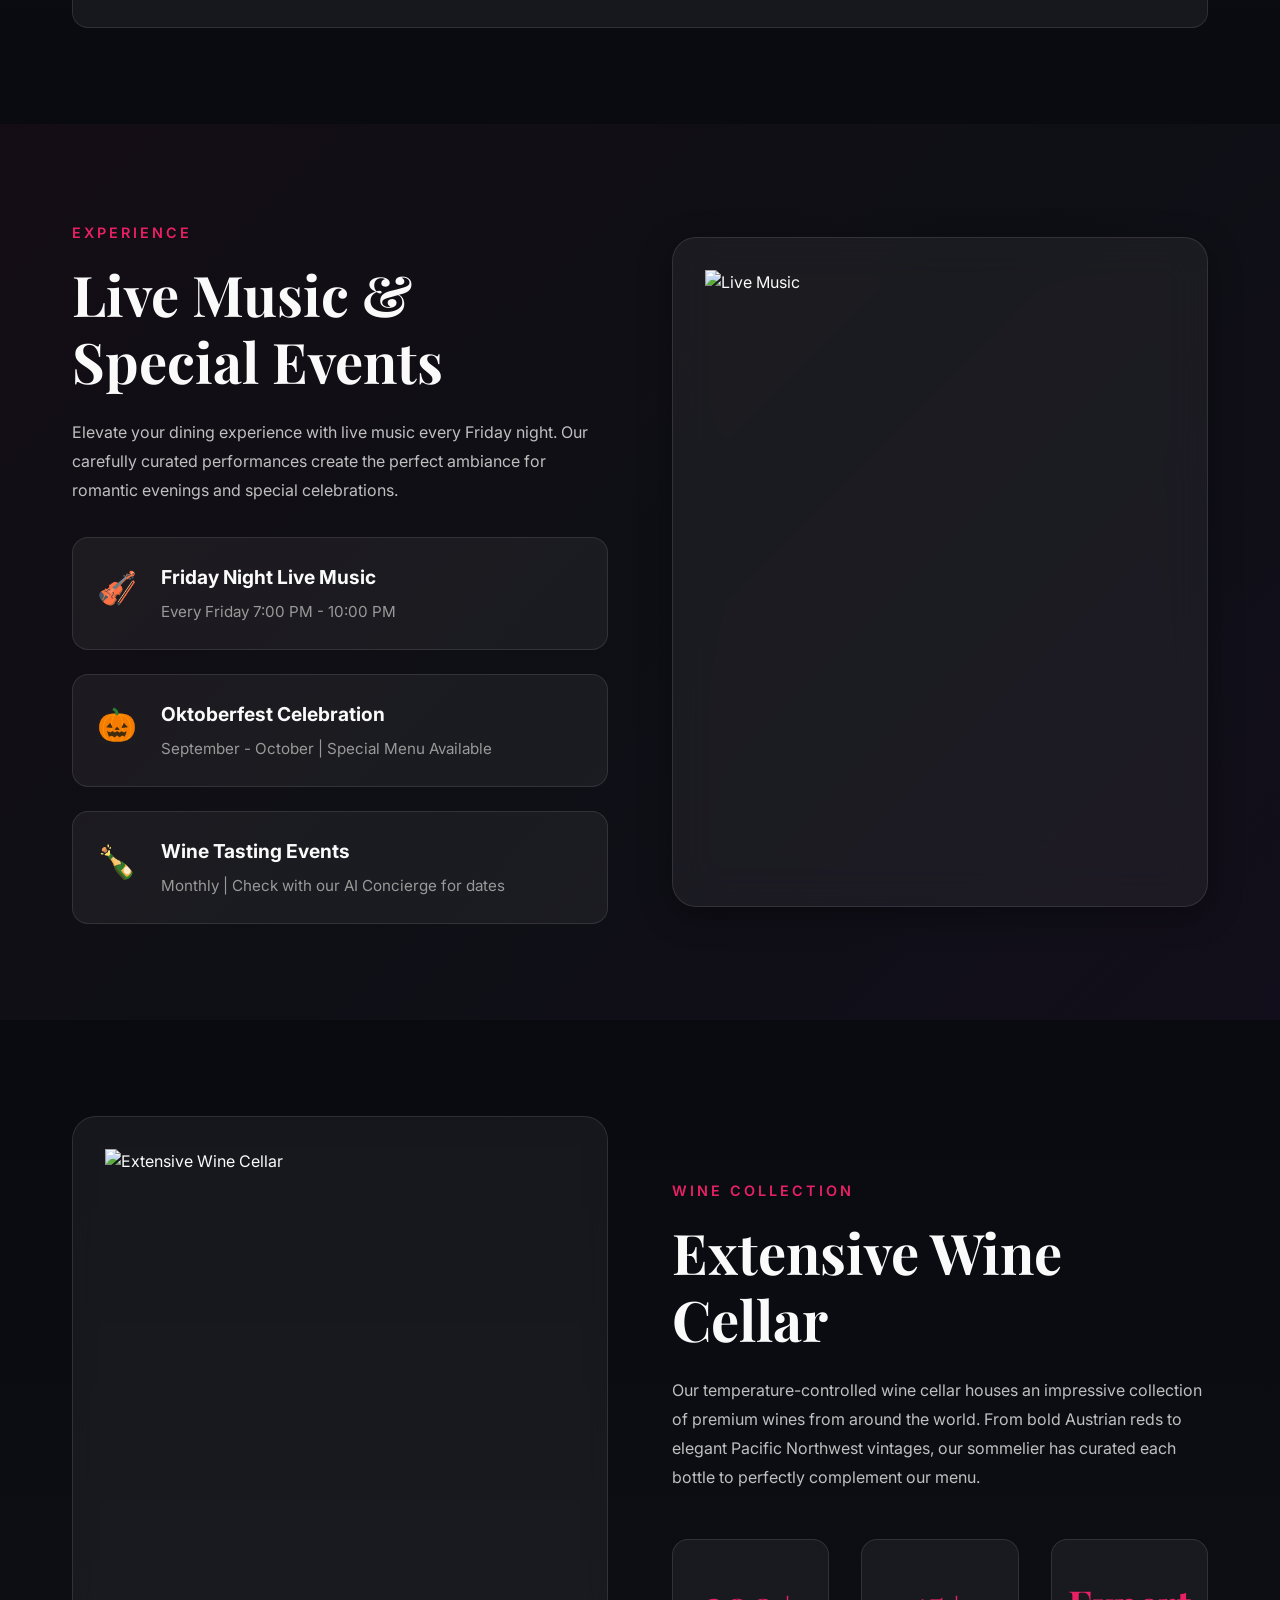
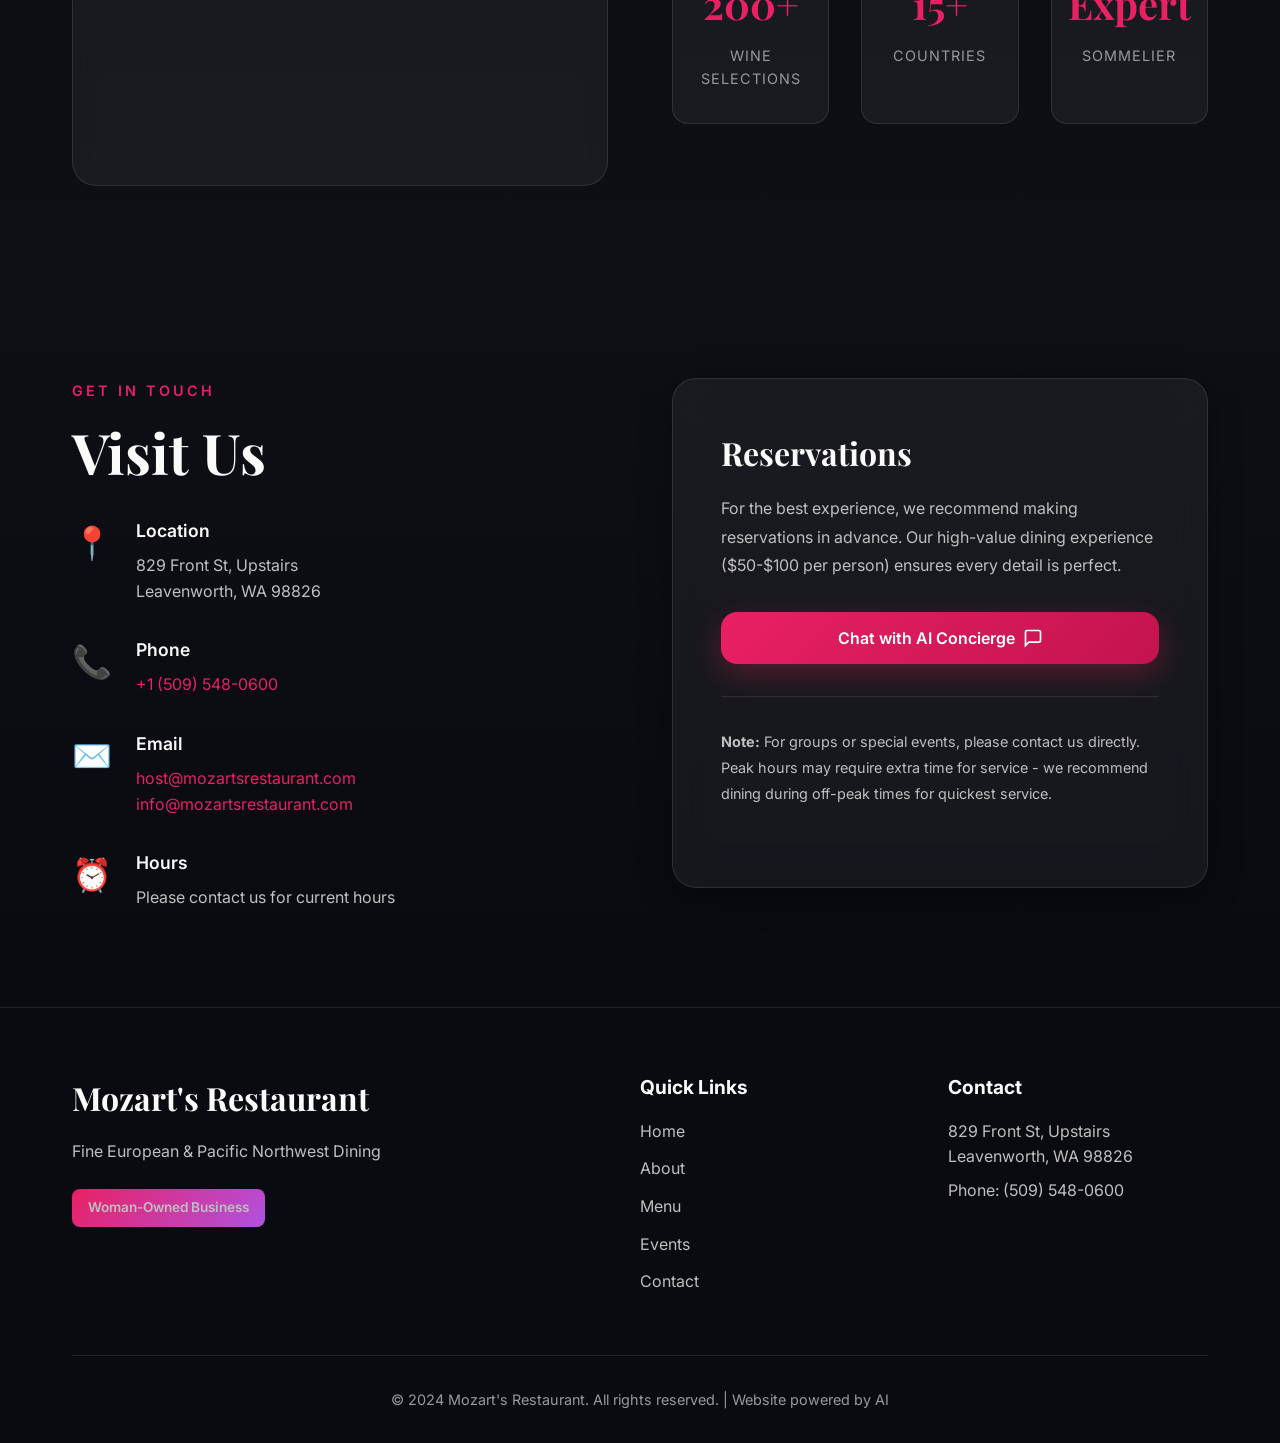
==== commit 75987972: "new changes done" ====
--- a/index.html
+++ b/index.html
@@ -413,6 +413,7 @@
         <span class="chatbot-badge">AI</span>
     </button>
 
+    <script src="workers.js"></script>
     <script src="script.js"></script>
 </body>
 
--- a/styles.css
+++ b/styles.css
@@ -227,9 +227,20 @@
     left: 0;
     right: 0;
     bottom: 0;
-    background: url('assets/bar.png') center/cover;
-    opacity: 0.15;
+    background: url('assets/hero-bg-new.jpg') center/cover fixed no-repeat;
+    opacity: 0.25;
     z-index: 0;
+    animation: zoomEffect 20s infinite alternate;
+}
+
+@keyframes zoomEffect {
+    0% {
+        transform: scale(1);
+    }
+
+    100% {
+        transform: scale(1.1);
+    }
 }
 
 .hero-content {
@@ -1212,6 +1223,34 @@
         display: flex;
     }
 
+    .nav-menu.active {
+        display: flex;
+        flex-direction: column;
+        position: fixed;
+        top: 0;
+        left: 0;
+        width: 100%;
+        height: 100vh;
+        background: rgba(10, 10, 20, 0.98);
+        backdrop-filter: blur(20px);
+        padding-top: 6rem;
+        gap: 2rem;
+        z-index: 999;
+        animation: fadeIn 0.3s ease;
+    }
+
+    .nav-toggle.active span:nth-child(1) {
+        transform: rotate(45deg) translate(5px, 6px);
+    }
+
+    .nav-toggle.active span:nth-child(2) {
+        opacity: 0;
+    }
+
+    .nav-toggle.active span:nth-child(3) {
+        transform: rotate(-45deg) translate(5px, -6px);
+    }
+
     .about-grid,
     .events-content,
     .wine-grid,
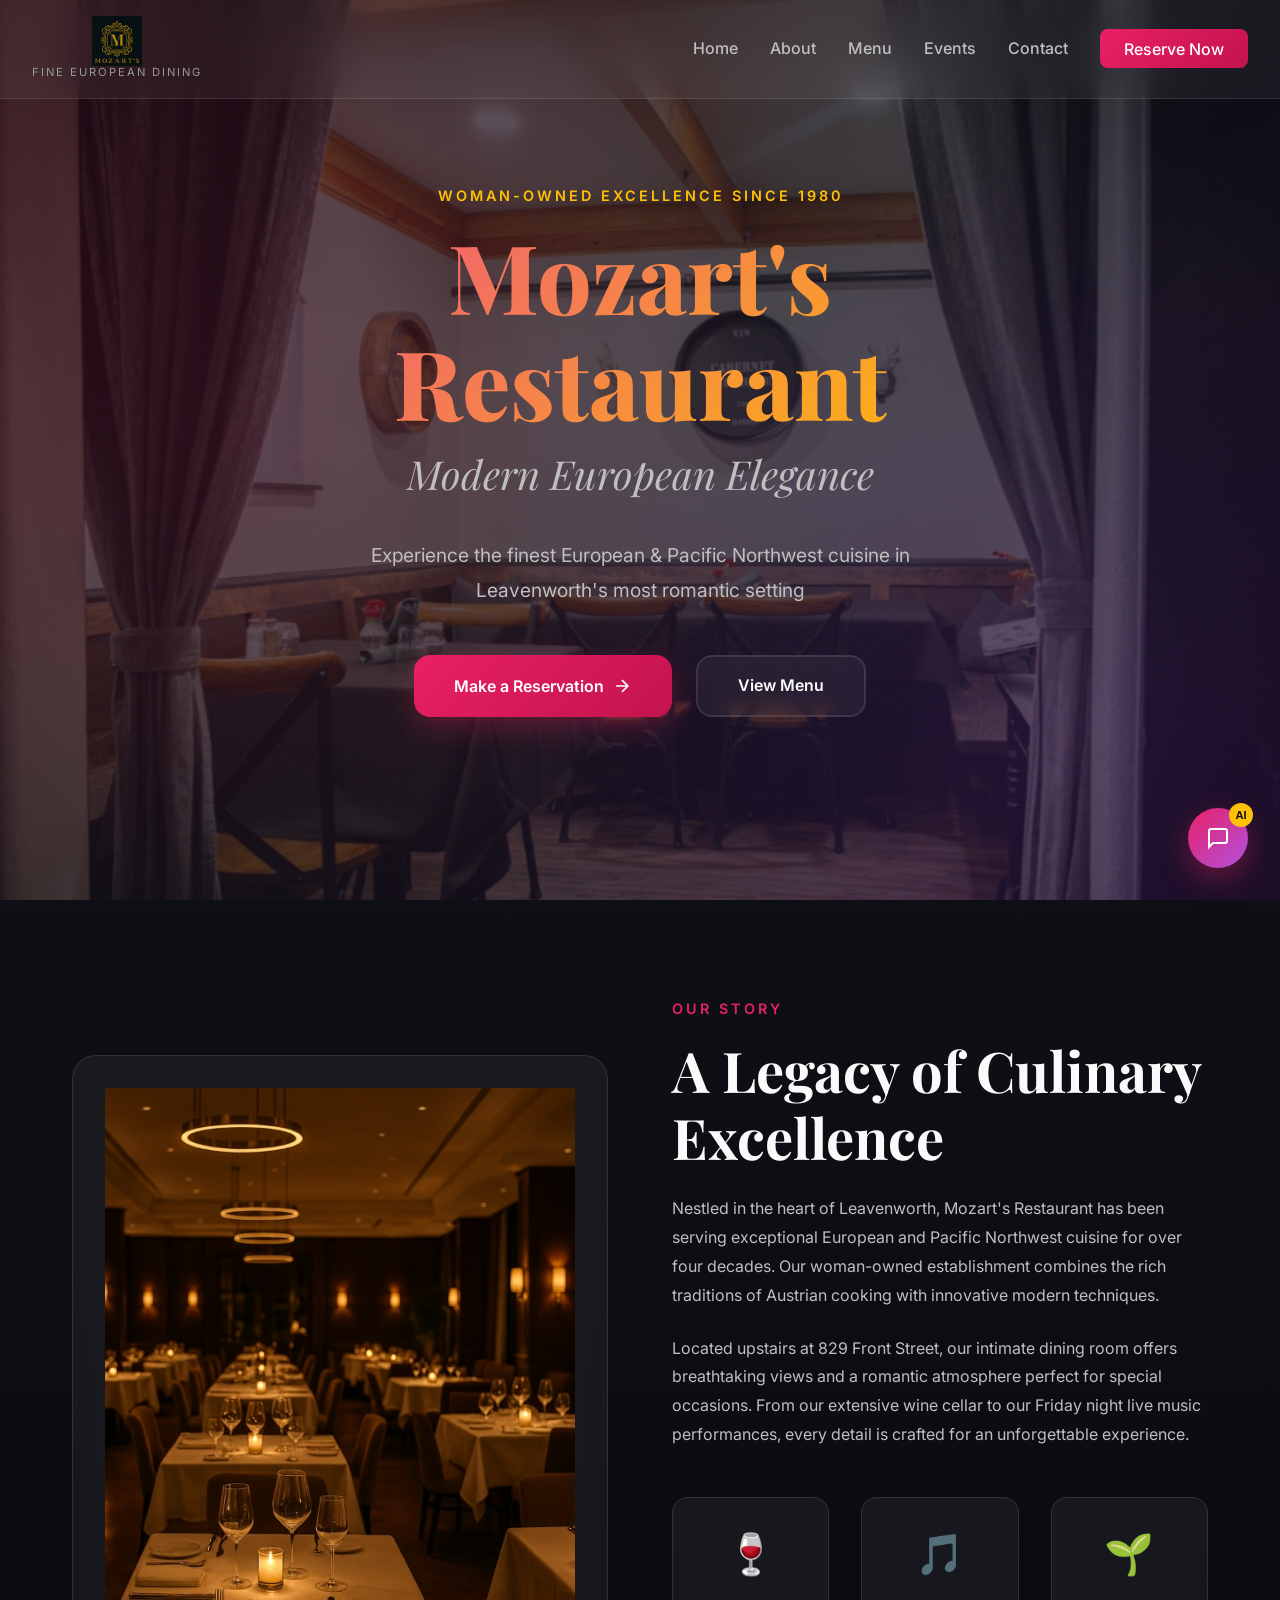
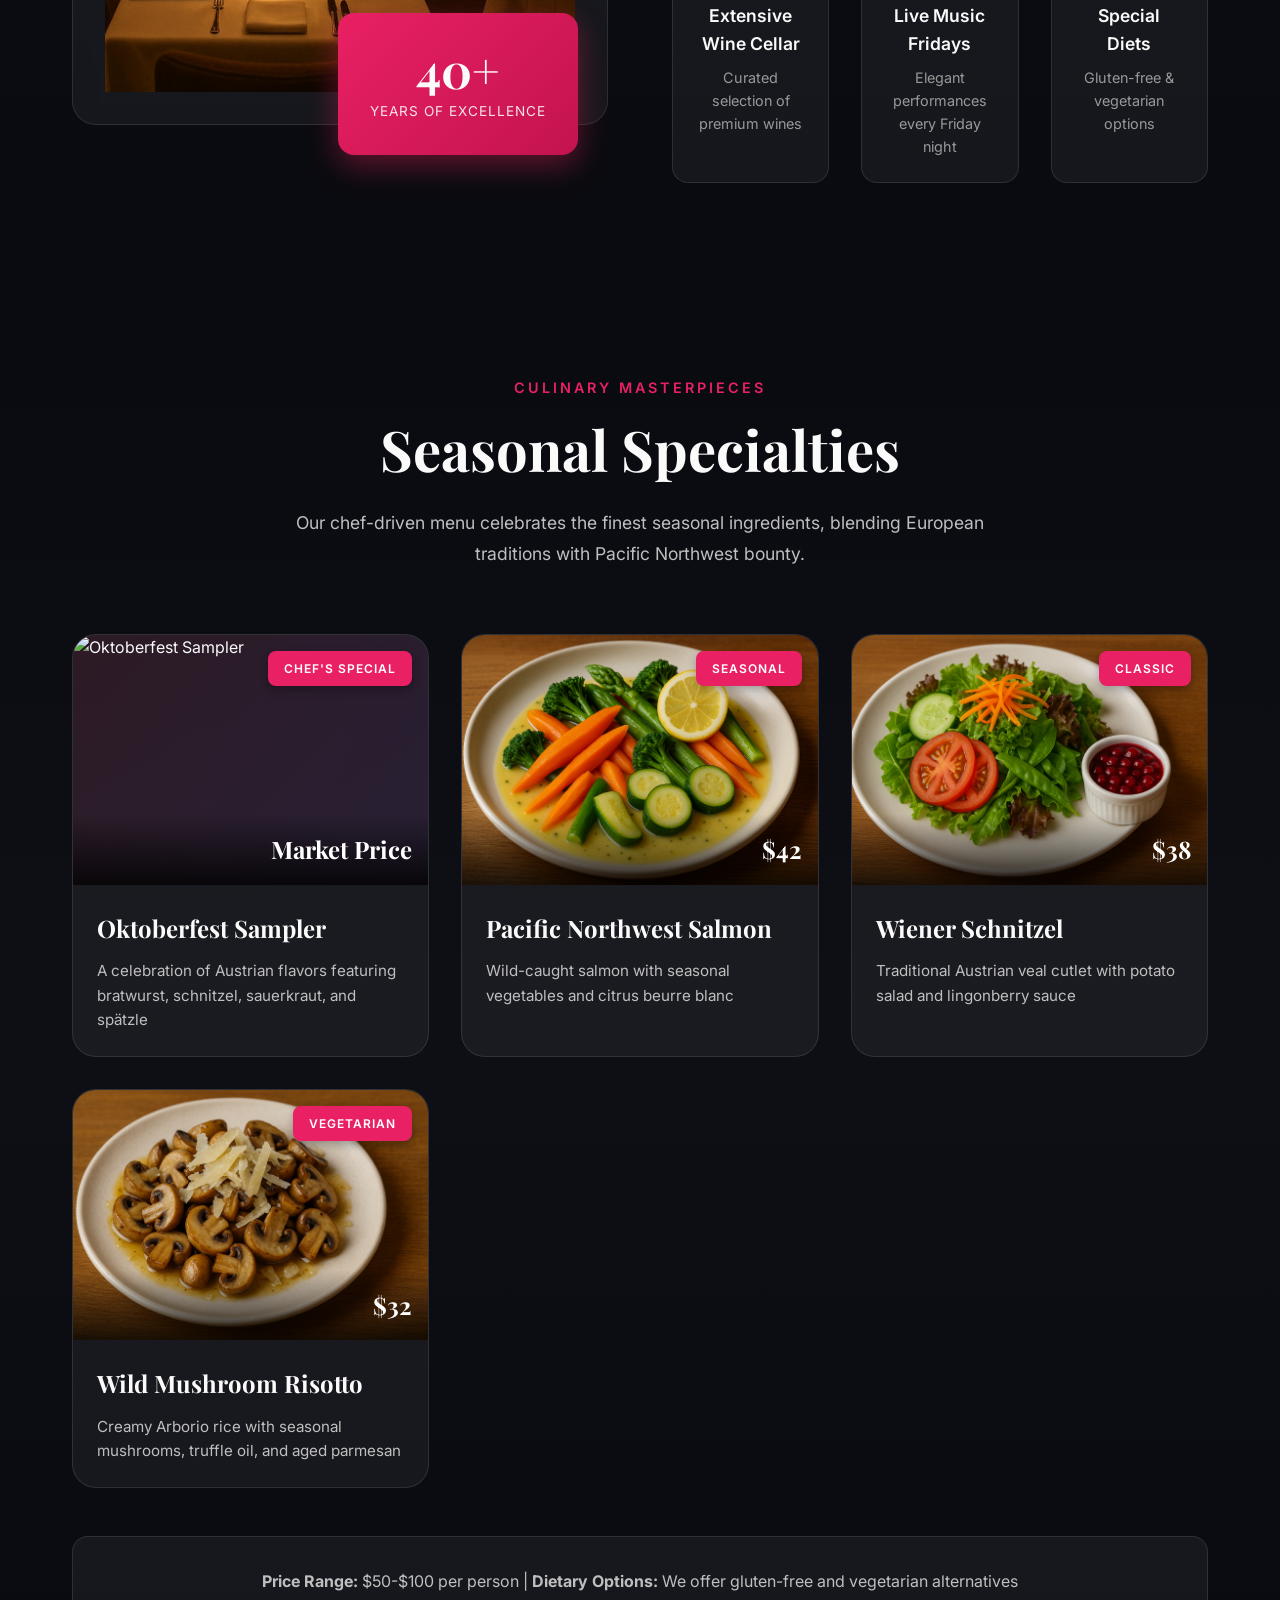
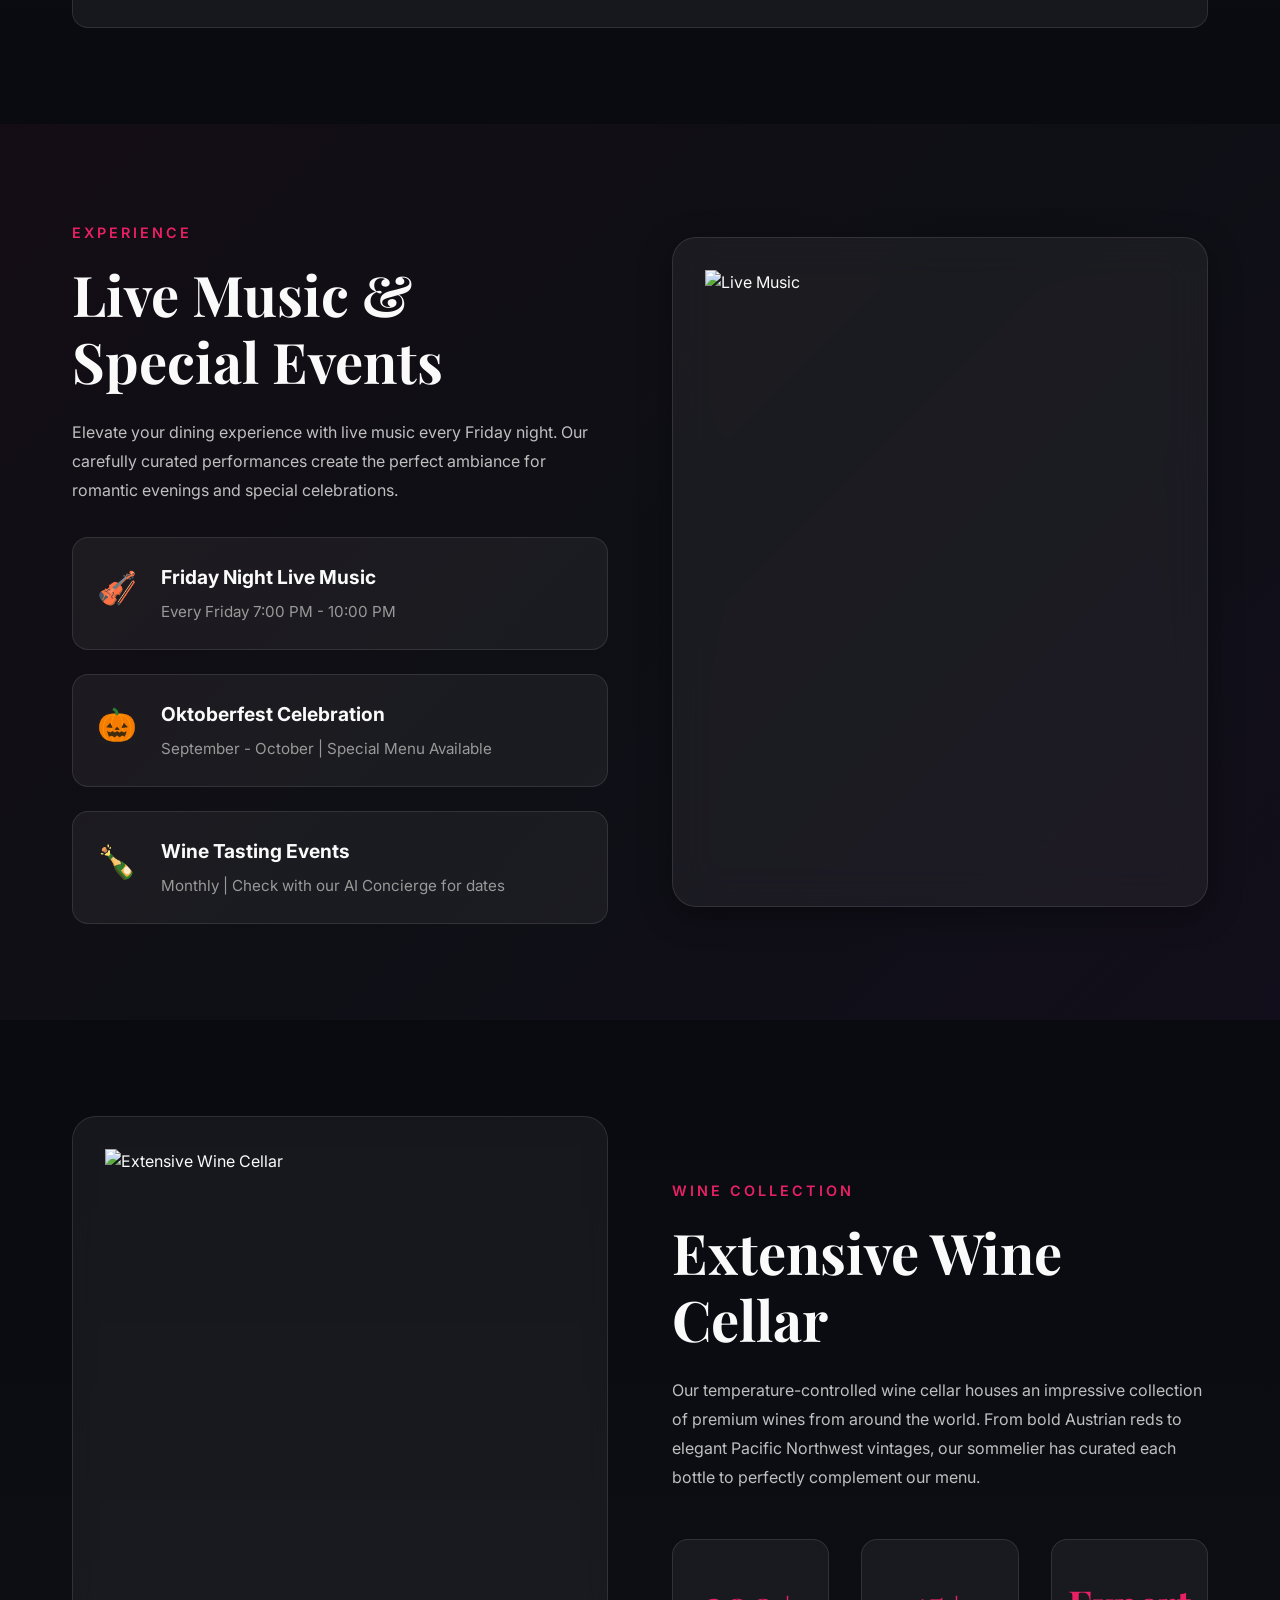
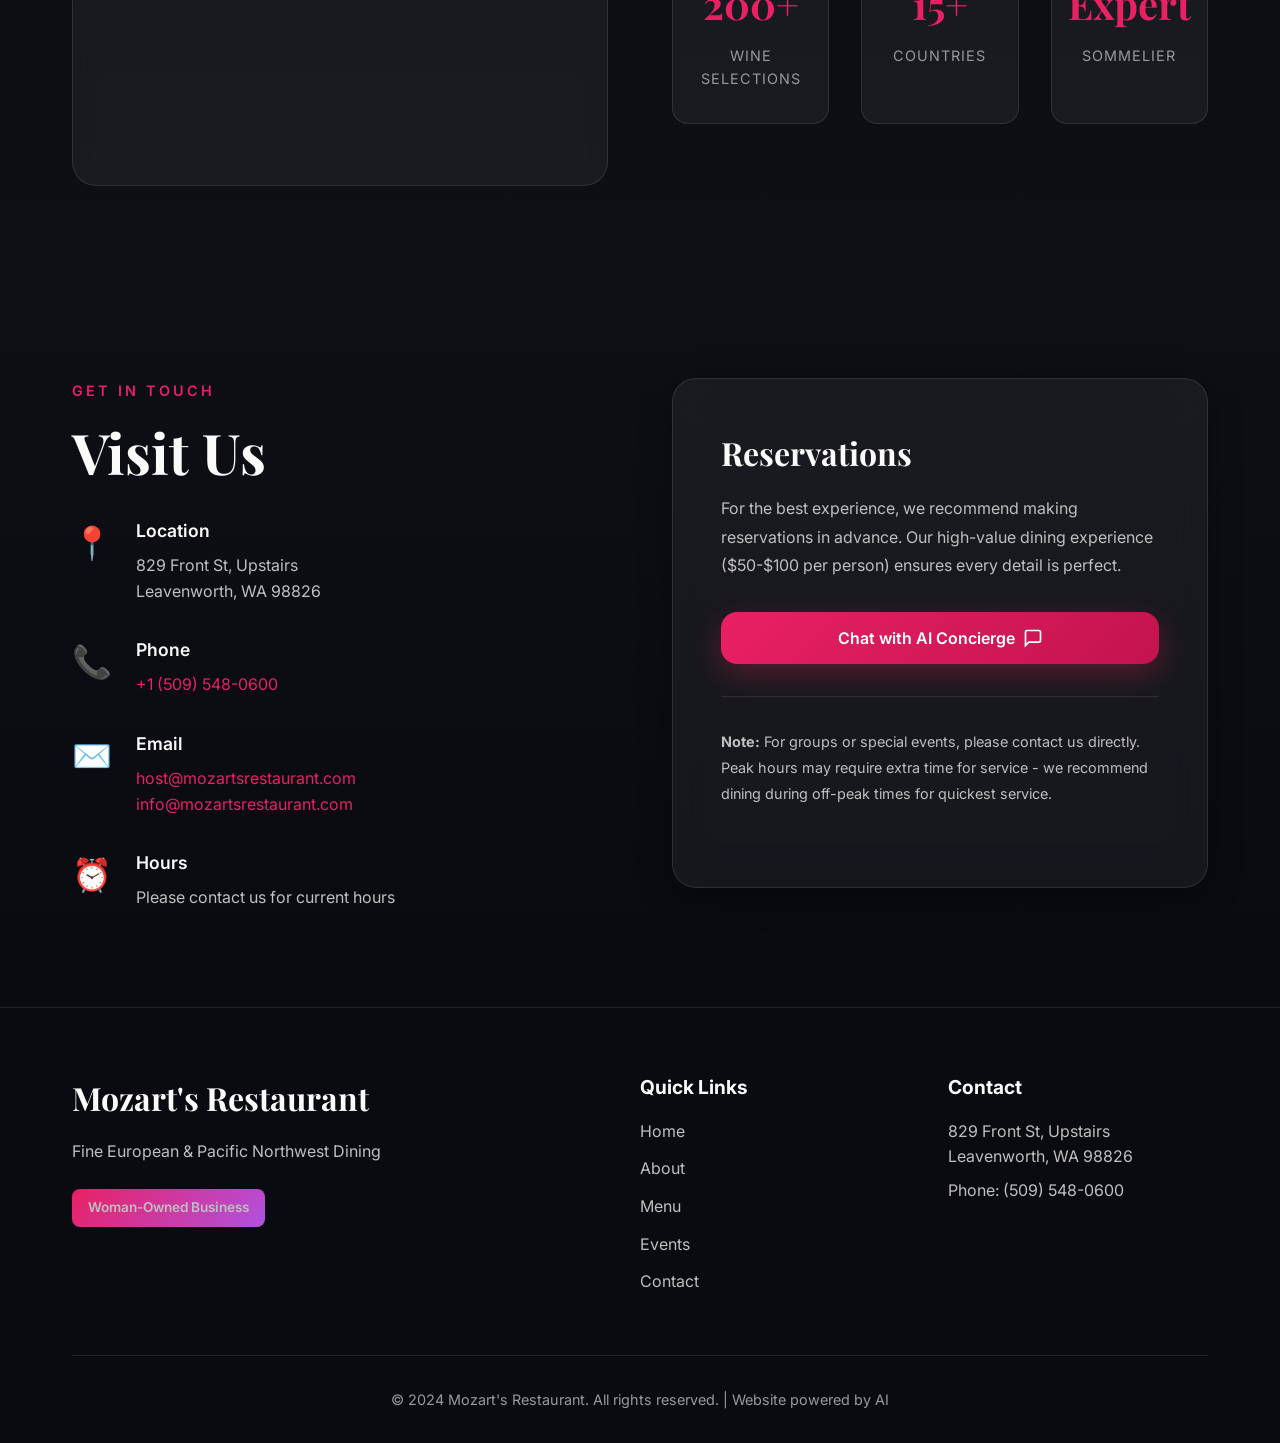
==== commit 08443927: "chatbot updated" ====
--- a/index.html
+++ b/index.html
@@ -62,10 +62,6 @@
                 <a href="#menu" class="btn btn-secondary">View Menu</a>
             </div>
         </div>
-        <div class="hero-scroll">
-            <span>Scroll to explore</span>
-            <div class="scroll-indicator"></div>
-        </div>
     </section>
 
     <!-- About Section -->
@@ -374,24 +370,21 @@
                     <span class="chatbot-status">Online</span>
                 </div>
             </div>
-            <button class="chatbot-close" onclick="toggleChatbot()">&times;</button>
+            <div class="chatbot-header-actions">
+                <button class="chatbot-clear" onclick="clearChat()" title="Clear Chat">
+                    <svg width="18" height="18" viewBox="0 0 24 24" fill="none" stroke="currentColor" stroke-width="2">
+                        <path
+                            d="M3 6h18M19 6v14a2 2 0 0 1-2 2H7a2 2 0 0 1-2-2V6m3 0V4a2 2 0 0 1 2-2h4a2 2 0 0 1 2 2v2" />
+                    </svg>
+                </button>
+                <button class="chatbot-close" onclick="toggleChatbot()">&times;</button>
+            </div>
         </div>
         <div class="chatbot-messages" id="chatbotMessages">
-            <div class="message bot-message">
-                <div class="message-avatar">AI</div>
-                <div class="message-content">
-                    <p>Welcome to Mozart's Restaurant! 🎵</p>
-                    <p>I'm your AI Concierge, here to help with:</p>
-                    <ul>
-                        <li>Making reservations</li>
-                        <li>Menu questions & dietary options</li>
-                        <li>Live music schedule</li>
-                        <li>Wine recommendations</li>
-                        <li>Special events & group bookings</li>
-                    </ul>
-                    <p>How can I assist you today?</p>
-                </div>
-            </div>
+            <!-- Messages will be injected here -->
+        </div>
+        <div id="chatbotSuggestions" class="chatbot-suggestions">
+            <!-- Chips will be injected here -->
         </div>
         <div class="chatbot-input">
             <input type="text" id="chatbotInput" placeholder="Ask about reservations, menu, events..."
--- a/styles.css
+++ b/styles.css
@@ -350,39 +350,6 @@
     transform: translateY(-3px);
 }
 
-.hero-scroll {
-    position: absolute;
-    bottom: 3rem;
-    left: 50%;
-    transform: translateX(-50%);
-    text-align: center;
-    color: var(--color-text-muted);
-    font-size: 0.85rem;
-    text-transform: uppercase;
-    letter-spacing: 2px;
-}
-
-.scroll-indicator {
-    width: 2px;
-    height: 40px;
-    background: linear-gradient(to bottom, var(--color-primary), transparent);
-    margin: 1rem auto 0;
-    animation: scroll-bounce 2s ease infinite;
-}
-
-@keyframes scroll-bounce {
-
-    0%,
-    100% {
-        transform: translateY(0);
-        opacity: 1;
-    }
-
-    50% {
-        transform: translateY(10px);
-        opacity: 0.5;
-    }
-}
 
 /* Section Styles */
 section {
@@ -941,6 +908,12 @@
     z-index: 999;
 }
 
+.chatbot-toggle.hidden {
+    opacity: 0;
+    pointer-events: none;
+    transform: scale(0.5);
+}
+
 .chatbot-toggle:hover {
     transform: scale(1.1);
     box-shadow: 0 15px 40px rgba(228, 36, 89, 0.6);
@@ -964,7 +937,7 @@
 
 .chatbot-container {
     position: fixed;
-    bottom: 2rem;
+    bottom: 7rem;
     right: 2rem;
     width: 400px;
     height: 600px;
@@ -996,12 +969,36 @@
 }
 
 .chatbot-header {
-    padding: 1.5rem;
+    padding: 1.2rem 1.5rem;
     background: linear-gradient(135deg, var(--color-primary), var(--color-accent));
     border-radius: var(--radius-lg) var(--radius-lg) 0 0;
     display: flex;
     justify-content: space-between;
     align-items: center;
+    color: white;
+}
+
+.chatbot-header-actions {
+    display: flex;
+    align-items: center;
+    gap: 0.5rem;
+}
+
+.chatbot-clear {
+    background: rgba(255, 255, 255, 0.1);
+    border: none;
+    color: white;
+    padding: 0.5rem;
+    border-radius: 50%;
+    cursor: pointer;
+    display: flex;
+    align-items: center;
+    justify-content: center;
+    transition: all 0.2s;
+}
+
+.chatbot-clear:hover {
+    background: rgba(255, 255, 255, 0.2);
 }
 
 .chatbot-header-info {
@@ -1130,6 +1127,98 @@
 
 .user-message .message-content {
     background: linear-gradient(135deg, var(--color-primary), var(--color-accent));
+    color: white;
+}
+
+.message-timestamp {
+    font-size: 0.7rem;
+    color: var(--color-text-muted);
+    margin-top: 0.25rem;
+    padding: 0 0.5rem;
+}
+
+.user-message .message-timestamp {
+    text-align: right;
+}
+
+/* Chatbot Enhancements */
+.chatbot-suggestions {
+    display: flex;
+    gap: 0.5rem;
+    padding: 0.75rem 1.5rem;
+    overflow-x: auto;
+    scrollbar-width: none;
+    background: rgba(0, 0, 0, 0.1);
+    border-top: 1px solid var(--glass-border);
+}
+
+.chatbot-suggestions::-webkit-scrollbar {
+    display: none;
+}
+
+.suggestion-chip {
+    padding: 0.5rem 1rem;
+    background: var(--glass-bg);
+    border: 1px solid var(--glass-border);
+    border-radius: 20px;
+    color: var(--color-text-primary);
+    font-size: 0.85rem;
+    white-space: nowrap;
+    cursor: pointer;
+    transition: all 0.2s;
+}
+
+.suggestion-chip:hover {
+    background: var(--color-primary);
+    border-color: var(--color-primary);
+    color: white;
+}
+
+.chat-image-grid {
+    display: grid;
+    grid-template-columns: repeat(2, 1fr);
+    gap: 0.5rem;
+    margin-top: 0.5rem;
+}
+
+.chat-image-thumb {
+    width: 100%;
+    aspect-ratio: 1;
+    border-radius: var(--radius-sm);
+    object-fit: cover;
+    cursor: pointer;
+    transition: transform 0.2s;
+}
+
+.chat-image-thumb:hover {
+    transform: scale(1.05);
+}
+
+.chat-actions {
+    display: flex;
+    flex-direction: column;
+    gap: 0.5rem;
+    margin-top: 1rem;
+}
+
+.chat-btn {
+    padding: 0.6rem 1rem;
+    background: rgba(255, 255, 255, 0.1);
+    border: 1px solid var(--glass-border);
+    border-radius: var(--radius-sm);
+    color: var(--color-text-primary);
+    text-decoration: none;
+    font-size: 0.9rem;
+    display: flex;
+    align-items: center;
+    justify-content: center;
+    gap: 0.5rem;
+    transition: all 0.2s;
+}
+
+.chat-btn:hover {
+    background: var(--color-primary);
+    color: white;
 }
 
 .chatbot-input {
@@ -1266,11 +1355,24 @@
     }
 
     .chatbot-container {
-        width: calc(100% - 2rem);
-        height: calc(100vh - 4rem);
-        left: 1rem;
-        right: 1rem;
-        bottom: 1rem;
+        width: 100%;
+        height: 100vh;
+        bottom: 0;
+        right: 0;
+        border-radius: 0;
+        z-index: 1001;
+    }
+
+    .chatbot-container.active {
+        display: flex;
+    }
+
+    .chatbot-header {
+        border-radius: 0;
+    }
+
+    .chatbot-toggle.active {
+        display: none;
     }
 
     .hero-buttons {
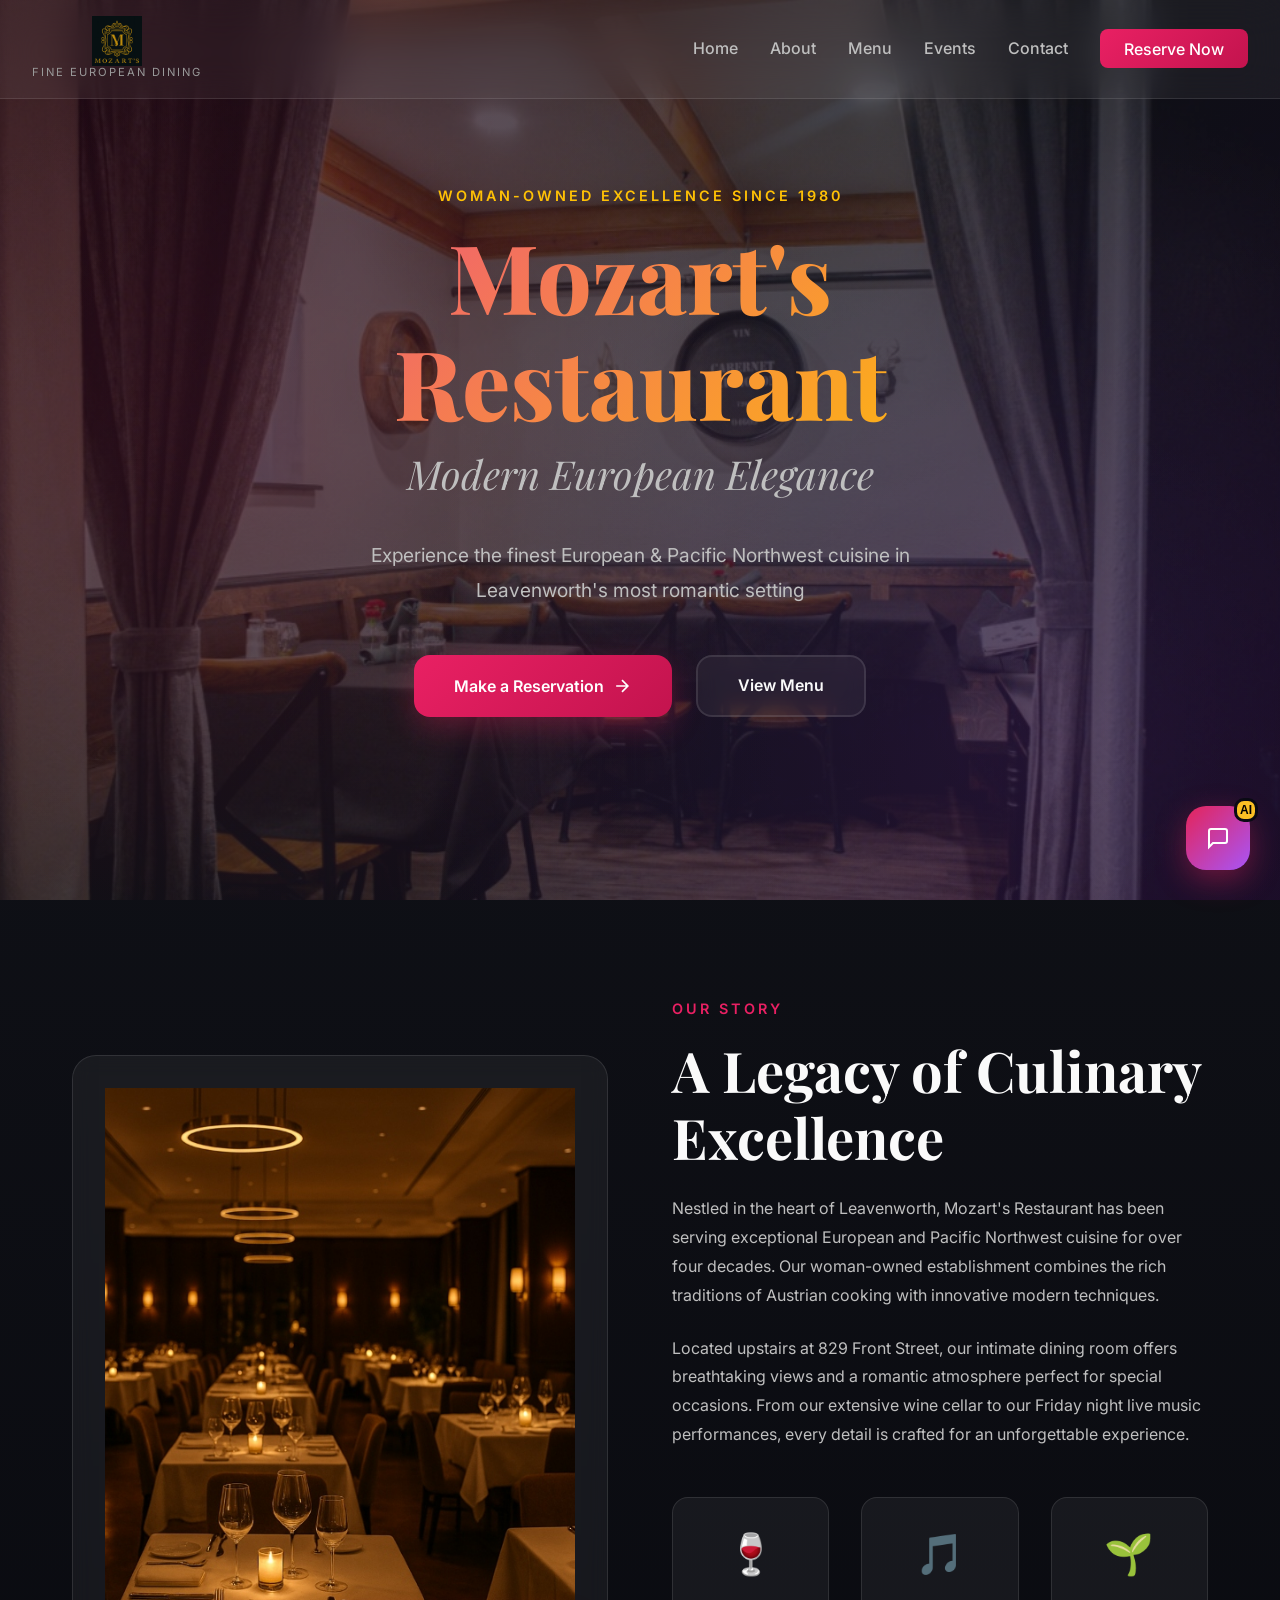
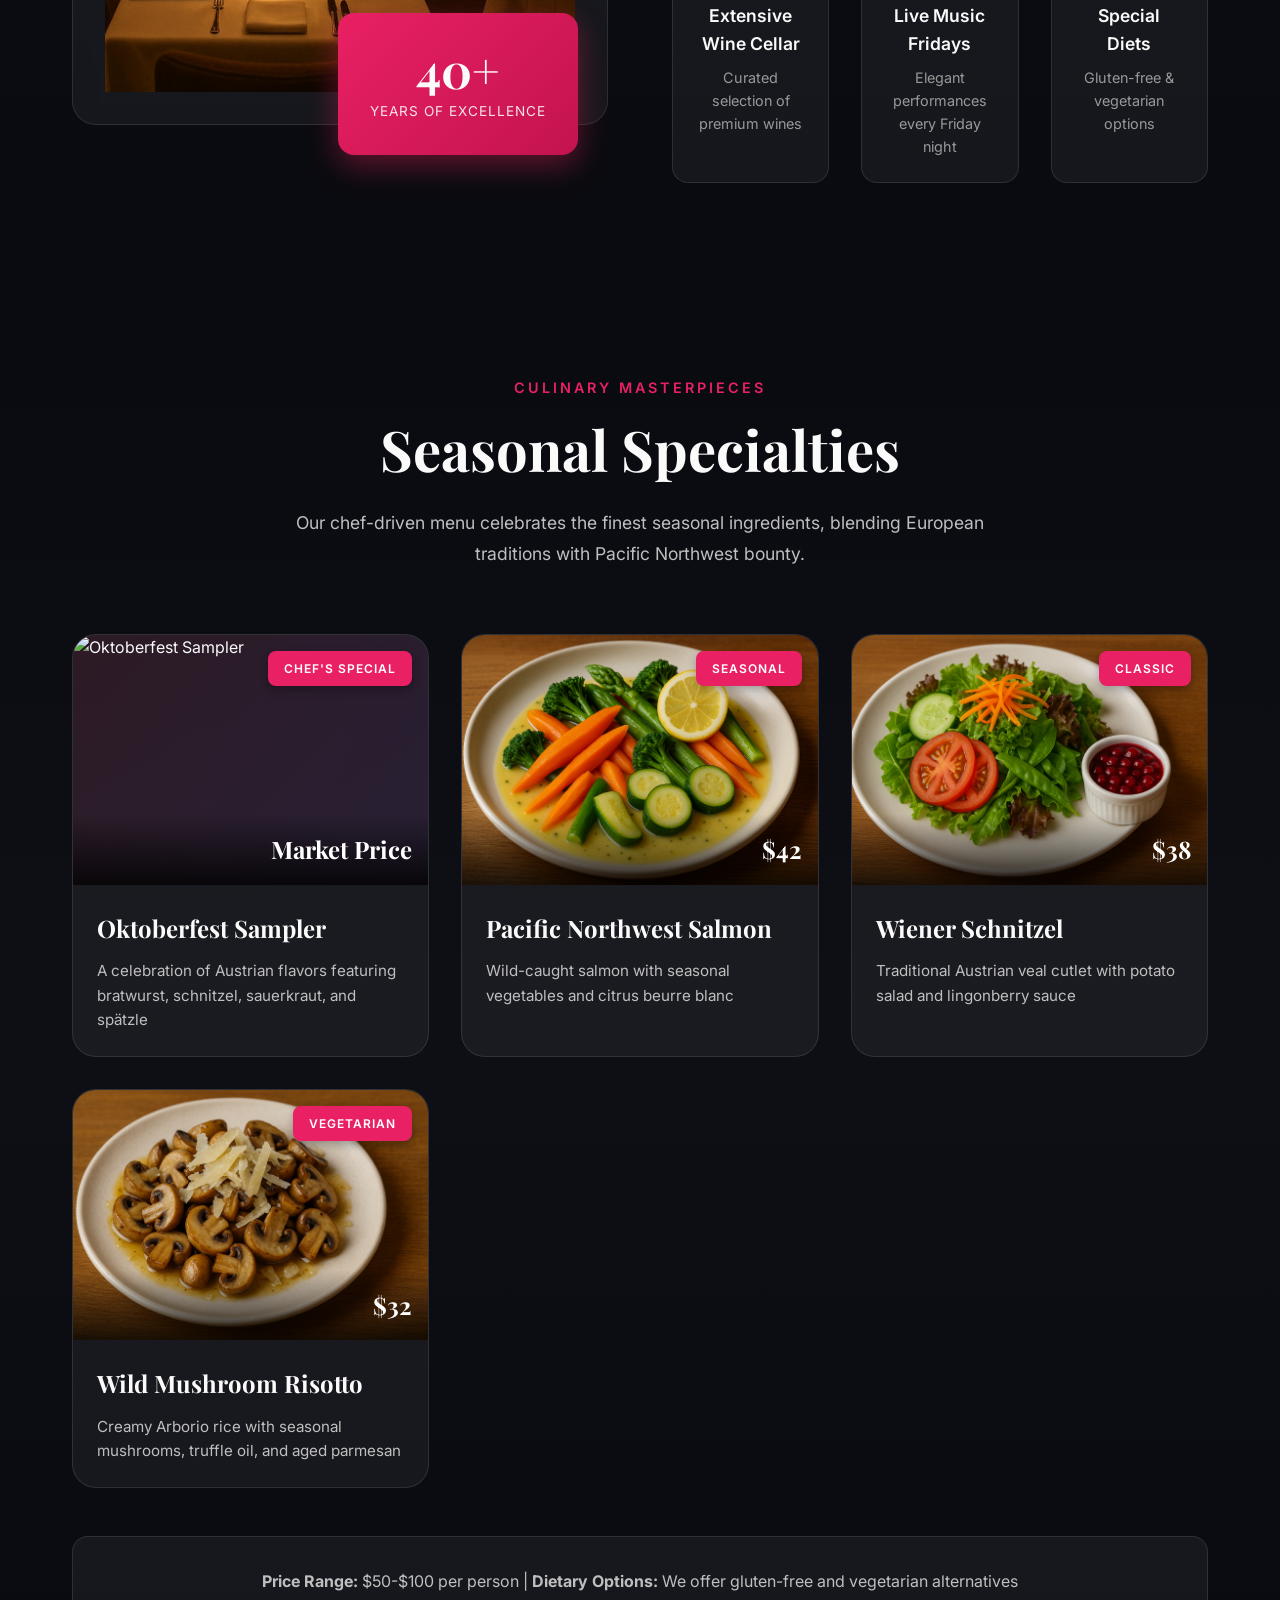
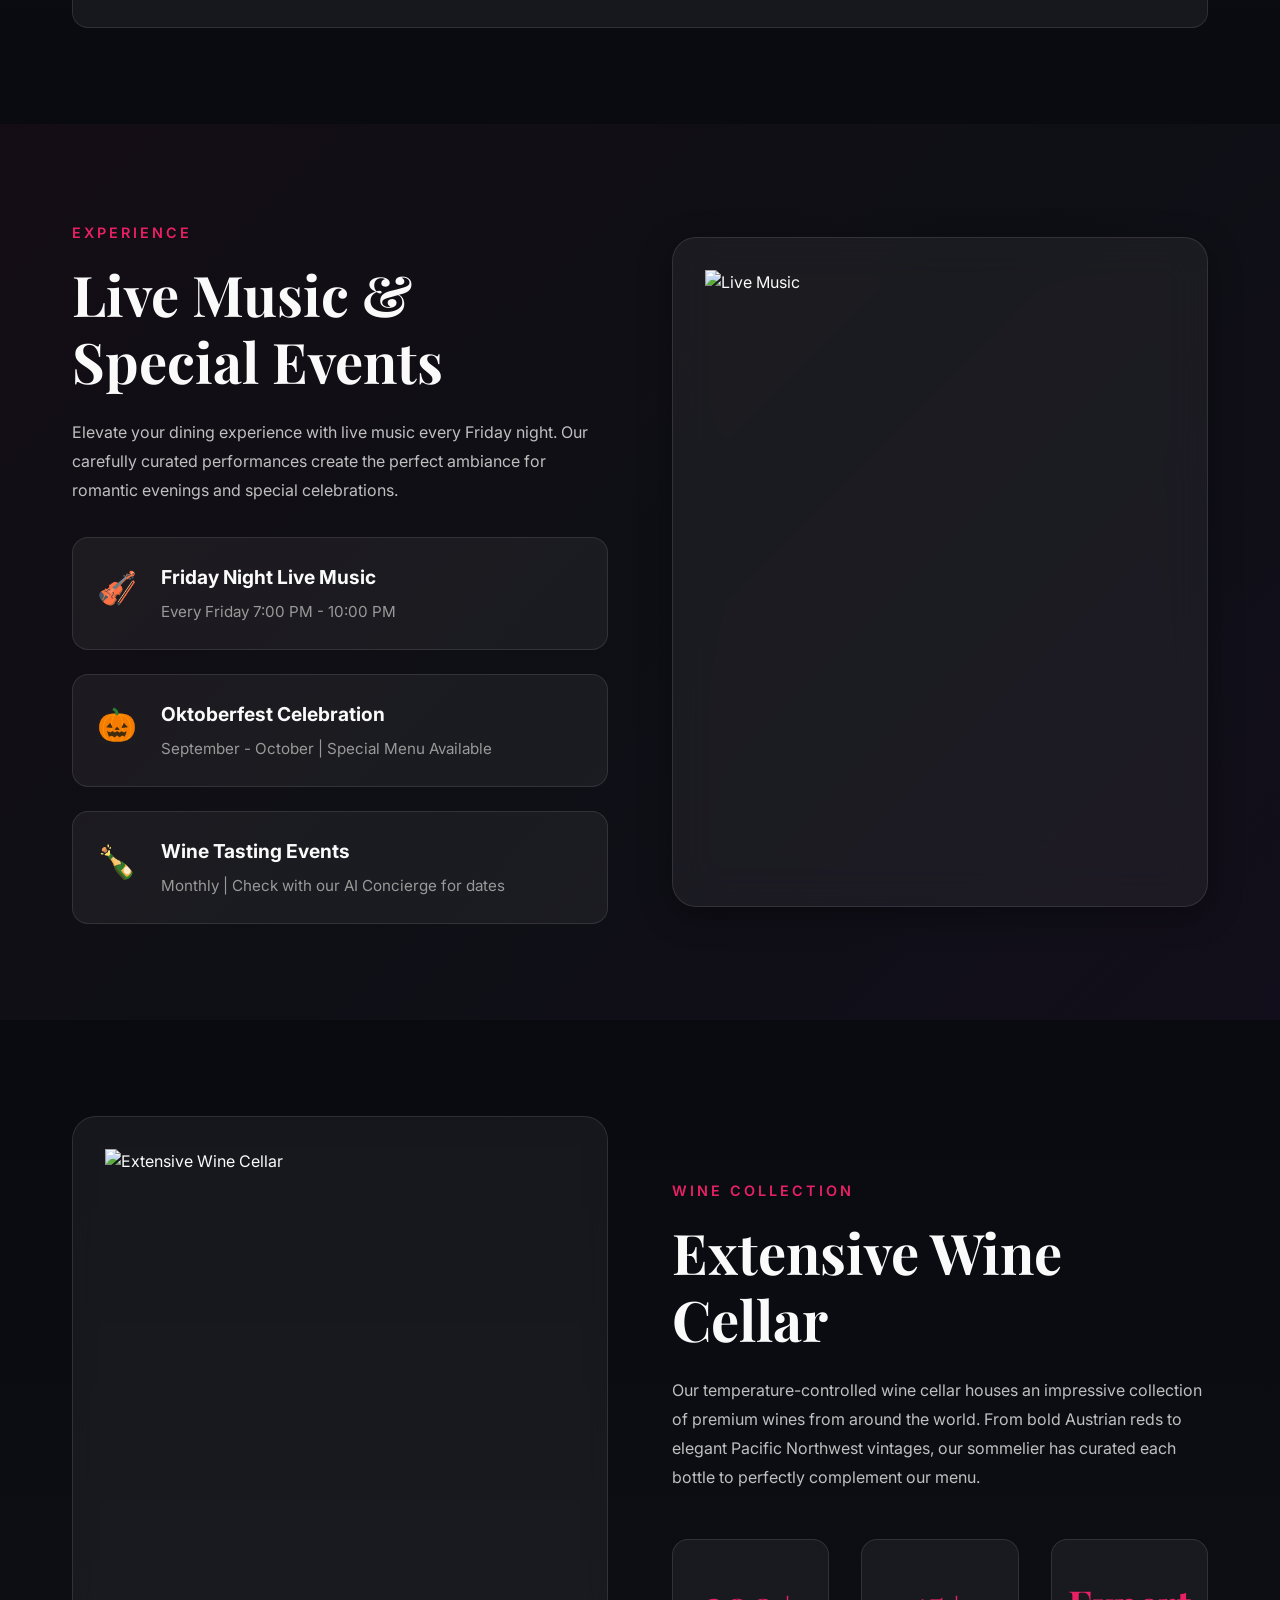
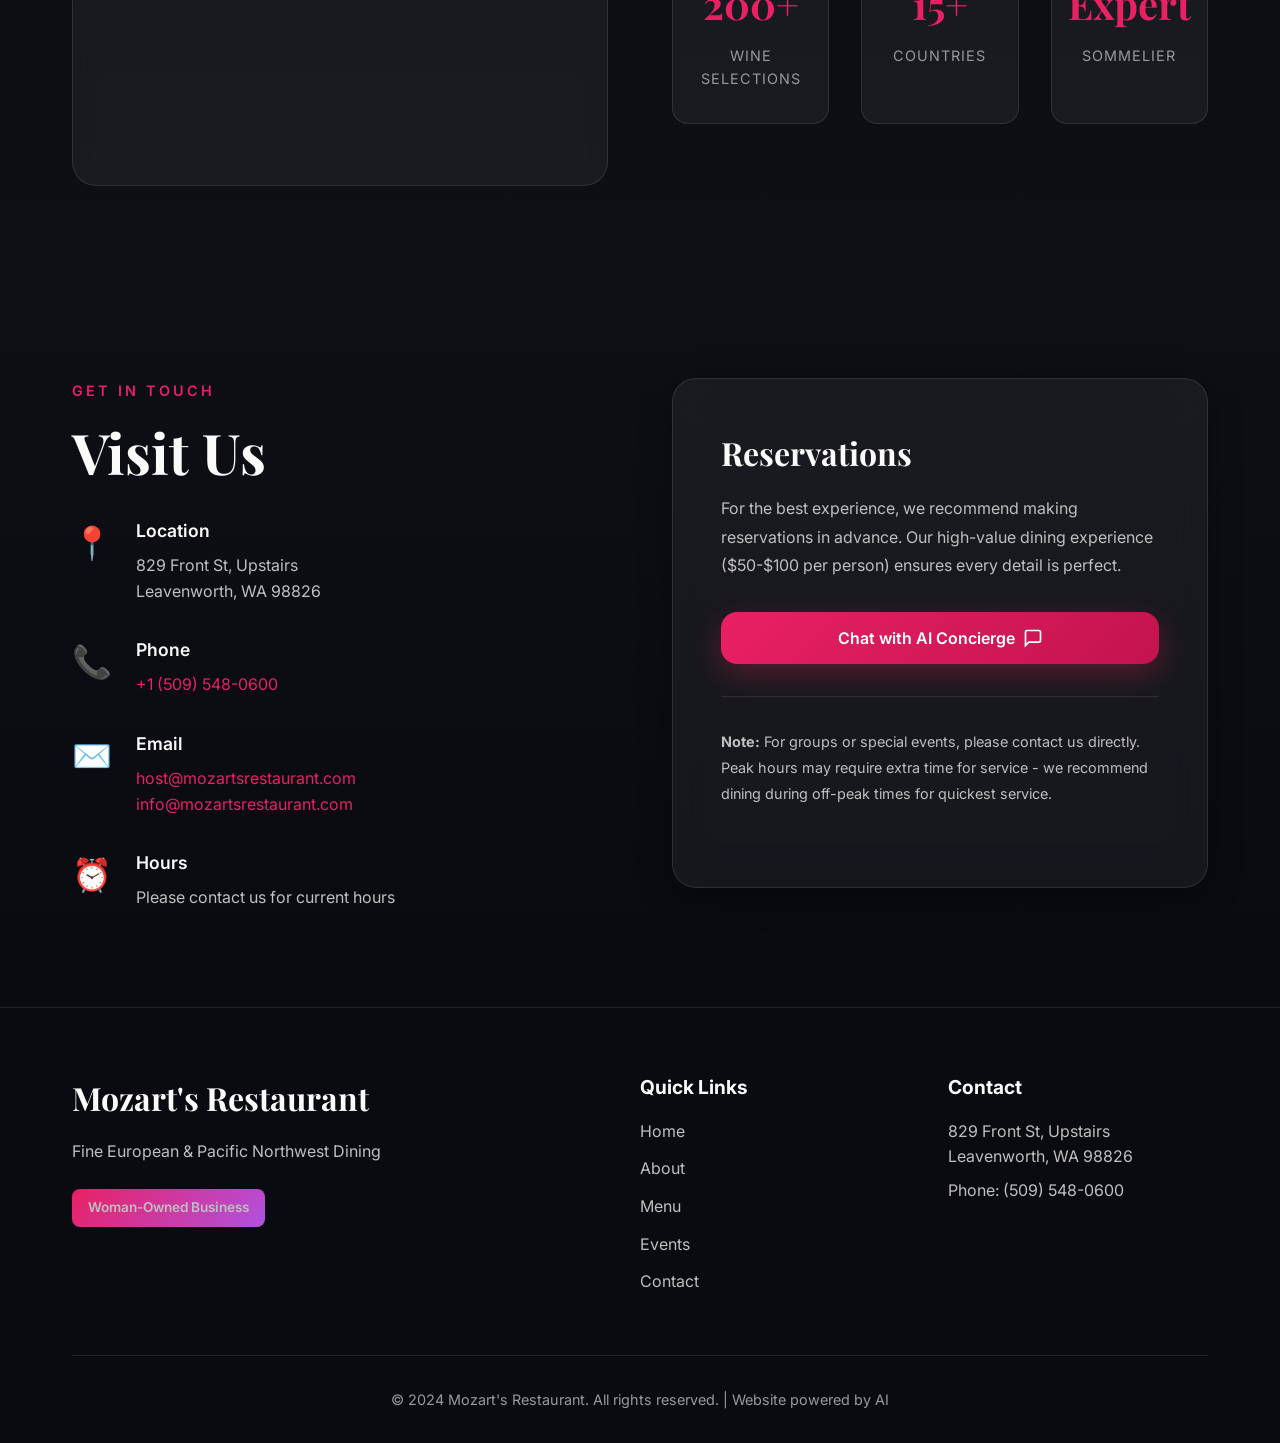
==== commit b8000817: "changes done" ====
--- a/index.html
+++ b/index.html
@@ -14,6 +14,7 @@
         rel="stylesheet">
     <link rel="icon" type="image/png" href="assets/mozarts.png">
     <link rel="stylesheet" href="styles.css">
+    <link rel="stylesheet" href="chatbot.css">
 </head>
 
 <body>
--- a/chatbot.css
+++ b/chatbot.css
@@ -0,0 +1,423 @@
+/* Mozart's Restaurant - Chatbot Styles */
+/* Modular chatbot styling that can be included in any page */
+
+/* Quick Suggestions */
+.chatbot-suggestions {
+    display: flex;
+    flex-wrap: wrap;
+    gap: 10px;
+    padding: 12px 20px;
+    margin-bottom: 5px;
+}
+
+.suggestion-chip {
+    background: rgba(255, 255, 255, 0.05);
+    border: 1px solid rgba(255, 255, 255, 0.1);
+    color: #f5f5f5;
+    padding: 8px 16px;
+    border-radius: 20px;
+    font-size: 0.85rem;
+    cursor: pointer;
+    transition: all 0.3s ease;
+    backdrop-filter: blur(10px);
+}
+
+.suggestion-chip:hover {
+    background: rgba(228, 36, 89, 0.2);
+    border-color: rgba(228, 36, 89, 0.4);
+    transform: translateY(-2px);
+    box-shadow: 0 4px 12px rgba(228, 36, 89, 0.3);
+}
+
+/* Error Message Styling */
+.error-message {
+    background: rgba(220, 38, 38, 0.1) !important;
+    border-left: 3px solid rgba(220, 38, 38, 0.6);
+}
+
+.error-message .message-content {
+    color: rgba(252, 165, 165, 1);
+}
+
+/* Enhanced Chatbot Container */
+.chatbot-container {
+    position: fixed;
+    bottom: 100px;
+    right: 25px;
+    width: 420px;
+    max-width: calc(100vw - 50px);
+    height: 650px;
+    max-height: calc(100vh - 140px);
+    background: rgba(10, 10, 20, 0.95);
+    border-radius: 24px;
+    box-shadow: 0 30px 100px rgba(0, 0, 0, 0.6);
+    display: flex;
+    flex-direction: column;
+    transform: translateY(30px) scale(0.95);
+    opacity: 0;
+    visibility: hidden;
+    transition: all 0.4s cubic-bezier(0.4, 0, 0.2, 1);
+    z-index: 2000;
+    backdrop-filter: blur(30px);
+    border: 1px solid rgba(255, 255, 255, 0.1);
+}
+
+.chatbot-container.active {
+    transform: translateY(0) scale(1);
+    opacity: 1;
+    visibility: visible;
+}
+
+/* Chatbot Header */
+.chatbot-header {
+    display: flex;
+    justify-content: space-between;
+    align-items: center;
+    padding: 24px;
+    background: linear-gradient(135deg, rgba(228, 36, 89, 0.1), rgba(168, 85, 247, 0.1));
+    border-radius: 24px 24px 0 0;
+    border-bottom: 1px solid rgba(255, 255, 255, 0.05);
+}
+
+.chatbot-header-info {
+    display: flex;
+    align-items: center;
+    gap: 15px;
+}
+
+.chatbot-avatar {
+    width: 44px;
+    height: 44px;
+    background: linear-gradient(135deg, #e42459, #a855f7);
+    border-radius: 12px;
+    display: flex;
+    align-items: center;
+    justify-content: center;
+    color: white;
+    box-shadow: 0 4px 15px rgba(228, 36, 89, 0.4);
+}
+
+.chatbot-header h4 {
+    margin: 0;
+    font-size: 1.1rem;
+    font-weight: 600;
+    color: #fff;
+    font-family: 'Playfair Display', serif;
+}
+
+.chatbot-status {
+    font-size: 0.8rem;
+    color: #e42459;
+    font-weight: 500;
+    display: flex;
+    align-items: center;
+    gap: 6px;
+}
+
+.chatbot-status::before {
+    content: '';
+    display: block;
+    width: 8px;
+    height: 8px;
+    background: #e42459;
+    border-radius: 50%;
+    box-shadow: 0 0 10px #e42459;
+    animation: pulse 2s infinite;
+}
+
+@keyframes pulse {
+    0% {
+        opacity: 1;
+    }
+
+    50% {
+        opacity: 0.4;
+    }
+
+    100% {
+        opacity: 1;
+    }
+}
+
+.chatbot-header-actions {
+    display: flex;
+    gap: 10px;
+}
+
+.chatbot-clear,
+.chatbot-close {
+    background: rgba(255, 255, 255, 0.05);
+    border: 1px solid rgba(255, 255, 255, 0.1);
+    color: rgba(255, 255, 255, 0.7);
+    width: 34px;
+    height: 34px;
+    display: flex;
+    align-items: center;
+    justify-content: center;
+    border-radius: 10px;
+    cursor: pointer;
+    transition: all 0.3s ease;
+}
+
+.chatbot-clear:hover,
+.chatbot-close:hover {
+    background: rgba(228, 36, 89, 0.1);
+    border-color: rgba(228, 36, 89, 0.3);
+    color: #e42459;
+}
+
+/* Chatbot Messages */
+.chatbot-messages {
+    flex: 1;
+    overflow-y: auto;
+    padding: 24px;
+    display: flex;
+    flex-direction: column;
+    gap: 20px;
+}
+
+.chatbot-messages::-webkit-scrollbar {
+    width: 5px;
+}
+
+.chatbot-messages::-webkit-scrollbar-thumb {
+    background: rgba(255, 255, 255, 0.1);
+    border-radius: 10px;
+}
+
+/* Message Styles */
+.message {
+    max-width: 85%;
+    animation: messageSlideIn 0.4s cubic-bezier(0.16, 1, 0.3, 1);
+}
+
+@keyframes messageSlideIn {
+    from {
+        opacity: 0;
+        transform: translateY(15px);
+    }
+
+    to {
+        opacity: 1;
+        transform: translateY(0);
+    }
+}
+
+.user-message {
+    align-self: flex-end;
+}
+
+.bot-message {
+    align-self: flex-start;
+}
+
+.message-content {
+    padding: 14px 20px;
+    border-radius: 18px;
+    font-size: 0.95rem;
+    line-height: 1.6;
+}
+
+.user-message .message-content {
+    background: linear-gradient(135deg, #e42459, #a855f7);
+    color: white;
+    border-bottom-right-radius: 4px;
+    box-shadow: 0 4px 15px rgba(228, 36, 89, 0.2);
+}
+
+.bot-message .message-content {
+    background: rgba(255, 255, 255, 0.05);
+    color: rgba(255, 255, 255, 0.9);
+    border: 1px solid rgba(255, 255, 255, 0.1);
+    border-bottom-left-radius: 4px;
+}
+
+.message-timestamp {
+    font-size: 0.7rem;
+    color: rgba(255, 255, 255, 0.4);
+    margin-top: 6px;
+    display: block;
+}
+
+.user-message .message-timestamp {
+    text-align: right;
+}
+
+.message-content strong {
+    color: #fbbf24;
+}
+
+/* Chat Image Grid */
+.chat-image-grid {
+    display: grid;
+    grid-template-columns: repeat(2, 1fr);
+    gap: 10px;
+    margin-top: 10px;
+}
+
+.chat-image-thumb {
+    width: 100%;
+    aspect-ratio: 1;
+    object-fit: cover;
+    border-radius: 12px;
+    cursor: pointer;
+    transition: transform 0.3s ease;
+}
+
+.chat-image-thumb:hover {
+    transform: scale(1.05);
+}
+
+/* Chat Actions */
+.chat-actions {
+    display: flex;
+    flex-direction: column;
+    gap: 8px;
+    margin-top: 10px;
+}
+
+.chat-btn {
+    background: rgba(255, 255, 255, 0.05);
+    border: 1px solid rgba(255, 255, 255, 0.1);
+    color: white;
+    padding: 10px 16px;
+    border-radius: 12px;
+    text-decoration: none;
+    font-size: 0.9rem;
+    text-align: center;
+    transition: all 0.3s ease;
+}
+
+.chat-btn:hover {
+    background: rgba(228, 36, 89, 0.1);
+    border-color: #e42459;
+    color: #e42459;
+}
+
+/* Typing Indicator */
+.typing-indicator {
+    display: flex;
+    gap: 5px;
+    padding: 10px;
+}
+
+.typing-indicator span {
+    width: 6px;
+    height: 6px;
+    background: #e42459;
+    border-radius: 50%;
+    animation: typingBounce 1.4s infinite;
+}
+
+.typing-indicator span:nth-child(2) {
+    animation-delay: 0.2s;
+}
+
+.typing-indicator span:nth-child(3) {
+    animation-delay: 0.4s;
+}
+
+@keyframes typingBounce {
+
+    0%,
+    60%,
+    100% {
+        transform: translateY(0);
+    }
+
+    30% {
+        transform: translateY(-6px);
+    }
+}
+
+/* Chatbot Input */
+.chatbot-input {
+    display: flex;
+    gap: 12px;
+    padding: 20px 24px 24px;
+    background: transparent;
+    border-top: 1px solid rgba(255, 255, 255, 0.05);
+}
+
+.chatbot-input input {
+    flex: 1;
+    background: rgba(255, 255, 255, 0.05);
+    border: 1px solid rgba(255, 255, 255, 0.1);
+    border-radius: 16px;
+    padding: 14px 20px;
+    color: white;
+    font-size: 0.95rem;
+    transition: all 0.3s ease;
+}
+
+.chatbot-input input:focus {
+    outline: none;
+    border-color: rgba(228, 36, 89, 0.5);
+    background: rgba(255, 255, 255, 0.08);
+}
+
+.chatbot-input button {
+    background: linear-gradient(135deg, #e42459, #a855f7);
+    border: none;
+    border-radius: 16px;
+    width: 48px;
+    height: 48px;
+    display: flex;
+    align-items: center;
+    justify-content: center;
+    cursor: pointer;
+    transition: all 0.3s ease;
+    color: white;
+    box-shadow: 0 4px 15px rgba(228, 36, 89, 0.3);
+}
+
+.chatbot-input button:hover {
+    transform: scale(1.05) translateY(-2px);
+}
+
+/* Toggle Button */
+.chatbot-toggle {
+    position: fixed;
+    bottom: 30px;
+    right: 30px;
+    width: 64px;
+    height: 64px;
+    background: linear-gradient(135deg, #e42459, #a855f7);
+    border: none;
+    border-radius: 20px;
+    display: flex;
+    align-items: center;
+    justify-content: center;
+    cursor: pointer;
+    box-shadow: 0 10px 30px rgba(228, 36, 89, 0.4);
+    transition: all 0.4s cubic-bezier(0.175, 0.885, 0.32, 1.275);
+    z-index: 1500;
+    color: white;
+}
+
+.chatbot-toggle:hover {
+    transform: scale(1.1) rotate(5deg);
+}
+
+.chatbot-badge {
+    position: absolute;
+    top: -8px;
+    right: -8px;
+    background: #fbbf24;
+    color: #000;
+    font-size: 0.75rem;
+    font-weight: 800;
+    padding: 4px 8px;
+    border-radius: 10px;
+    border: 3px solid #0a0a14;
+}
+
+/* Mobile Responsive */
+@media (max-width: 768px) {
+    .chatbot-container {
+        width: calc(100vw - 30px);
+        height: calc(100vh - 100px);
+        bottom: 20px;
+        right: 15px;
+    }
+}
